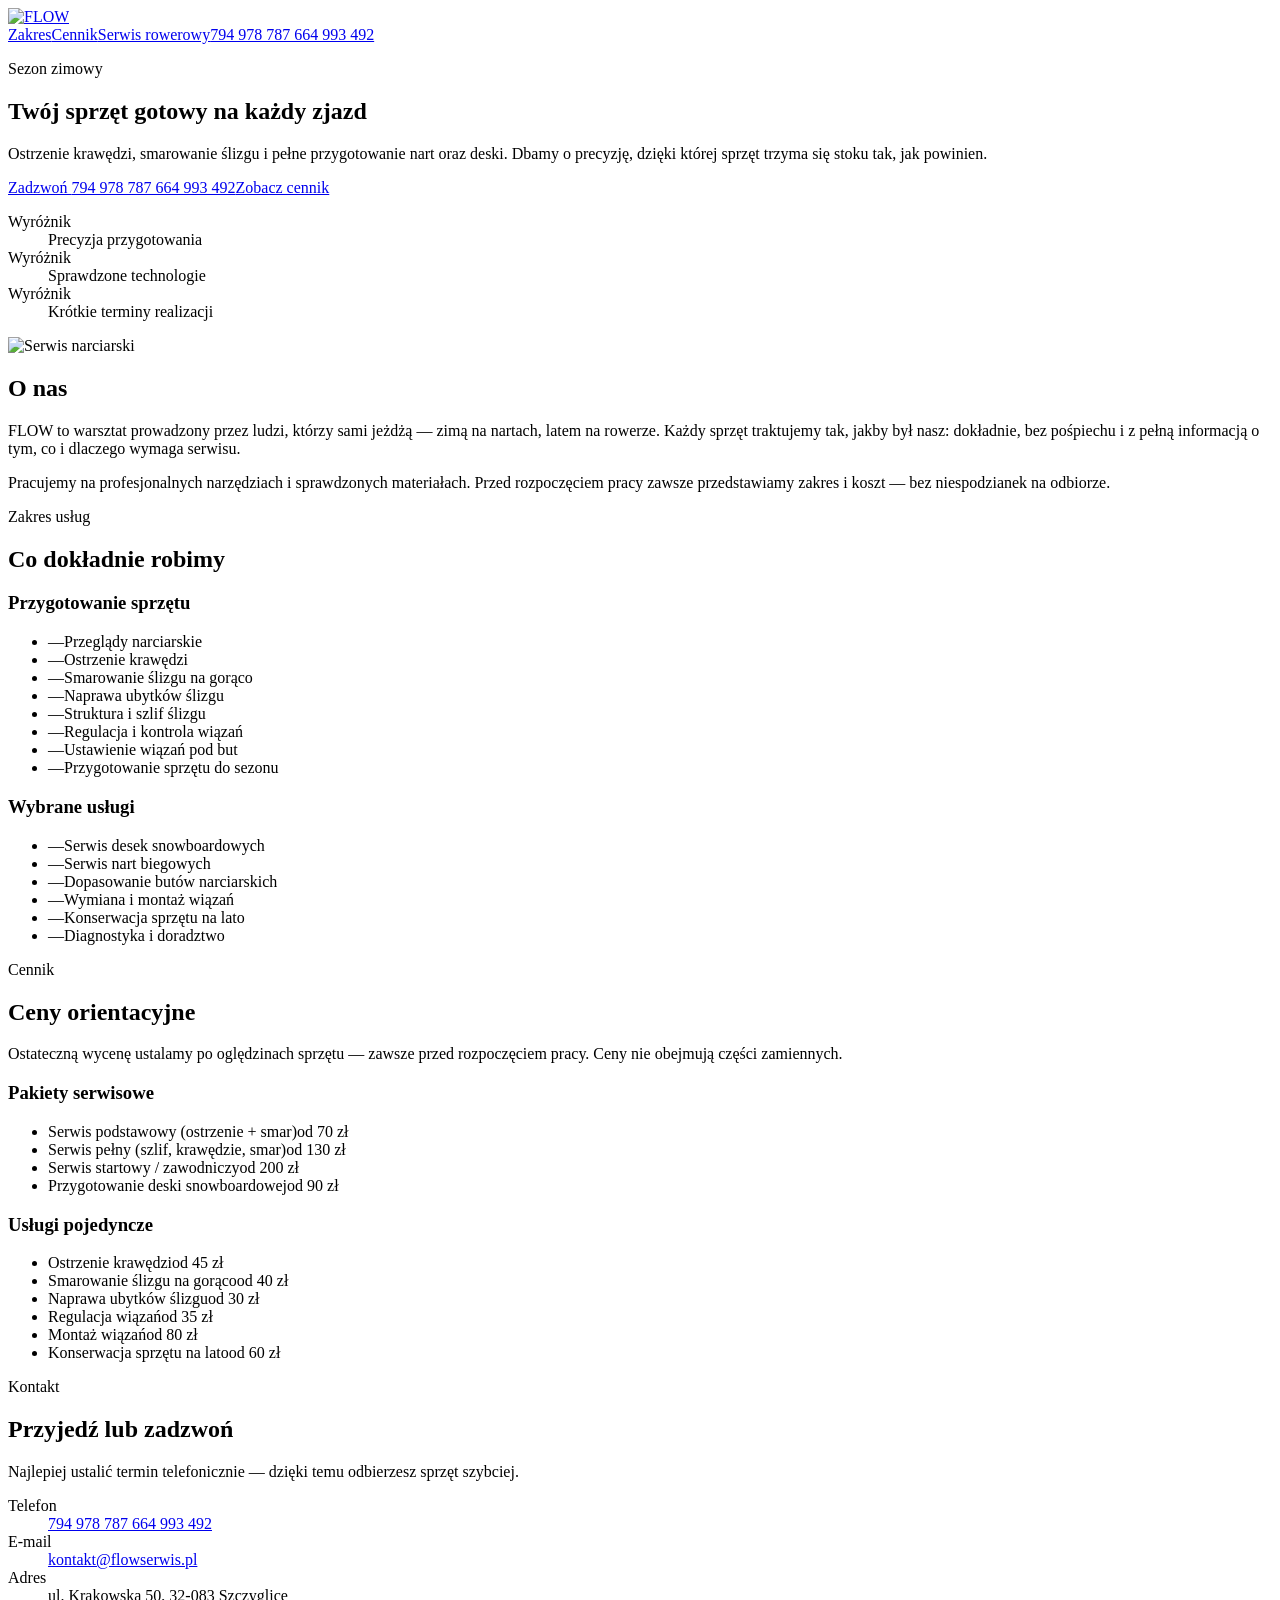
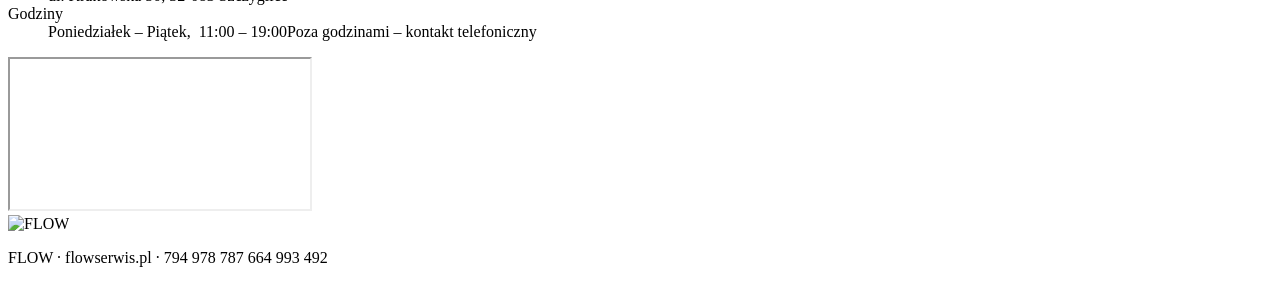
==== deploy/narty.html @ 45434480 "Changes Co-authored-by: andrzejadamus011-stack <320700593+andrzejadamus011-stack@users.noreply.githu" ====
<!DOCTYPE html>
<html lang="pl">
<head>
<meta charset="utf-8">
<meta name="viewport" content="width=device-width, initial-scale=1">
<meta name="viewport" content="width=device-width, initial-scale=1">
<title>FLOW Serwis Narciarski – ostrzenie i smarowanie | Szczyglice</title>
<meta name="description" content="Serwis narciarski FLOW: ostrzenie krawędzi, smarowanie ślizgu, regulacja wiązań, serwis desek snowboardowych. Cennik i kontakt: 664 993 492.">
<meta property="og:title" content="FLOW Serwis Narciarski">
<meta property="og:description" content="Ostrzenie, smarowanie i pełne przygotowanie nart oraz deski na sezon.">
<meta property="og:type" content="website">
<meta name="twitter:card" content="summary_large_image">
<link rel="canonical" href="https://TWOJA-DOMENA.pl/narty.html">
<meta property="og:url" content="https://TWOJA-DOMENA.pl/narty.html">
<meta property="og:image" content="https://TWOJA-DOMENA.pl/assets/images/hero-ski.jpg">
<link rel="icon" type="image/png" href="/favicon.png">
<link rel="preconnect" href="https://fonts.googleapis.com">
<link rel="preconnect" href="https://fonts.gstatic.com" crossorigin>
<link rel="stylesheet" href="https://fonts.googleapis.com/css2?family=Barlow+Condensed:wght@600;700&family=DM+Sans:opsz,wght@9..40,400;9..40,500;9..40,600&display=swap">
<link rel="stylesheet" href="/styles.css">
</head>
<body>
<!--$--><div class="theme-ski min-h-screen bg-white text-ink"><header class="sticky top-0 z-30 border-b border-hairline bg-white/85 backdrop-blur"><nav class="mx-auto flex max-w-6xl items-center justify-between gap-4 px-6 py-4"><a aria-label="FLOW – strona główna" href="/"><img src="/assets/images/flow-logo.png" alt="FLOW" width="1389" height="784" class="h-10 w-auto"></a><div class="flex items-center gap-5 text-[13px]"><a href="#zakres" class="hidden text-ink-muted transition hover:text-ink sm:block">Zakres</a><a href="#cennik" class="hidden text-ink-muted transition hover:text-ink sm:block">Cennik</a><a href="/rowery.html" class="text-ink-muted transition hover:text-ink">Serwis rowerowy</a><a href="tel:+48794978787" class="brand-bg rounded-full px-4 py-2 text-[13px] font-medium text-white transition hover:opacity-90">794 978 787
664 993 492</a></div></nav></header><section class="mx-auto grid max-w-6xl gap-10 px-6 py-14 md:grid-cols-2 md:items-center md:py-20"><div class="flow-in"><p class="eyebrow brand-text">Sezon zimowy</p><h1 class="mt-4 text-4xl leading-[1.05] sm:text-5xl">Twój sprzęt gotowy na każdy zjazd</h1><p class="mt-5 max-w-lg text-[15px] leading-relaxed text-ink-muted">Ostrzenie krawędzi, smarowanie ślizgu i pełne przygotowanie nart oraz deski. Dbamy o precyzję, dzięki której sprzęt trzyma się stoku tak, jak powinien.</p><div class="mt-8 flex flex-wrap gap-3"><a href="tel:+48794978787" class="brand-bg rounded-full px-6 py-3 text-sm font-medium text-white transition hover:opacity-90">Zadzwoń <!-- -->794 978 787
664 993 492</a><a href="#cennik" class="rounded-full border border-hairline px-6 py-3 text-sm font-medium transition hover:border-ink">Zobacz cennik</a></div><dl class="mt-10 grid gap-x-8 gap-y-3 border-t border-hairline pt-6 sm:grid-cols-3"><div class="border-t-2 brand-border pt-3"><dt class="sr-only">Wyróżnik</dt><dd class="text-[13px] leading-snug text-ink-muted">Precyzja przygotowania</dd></div><div class="border-t-2 brand-border pt-3"><dt class="sr-only">Wyróżnik</dt><dd class="text-[13px] leading-snug text-ink-muted">Sprawdzone technologie</dd></div><div class="border-t-2 brand-border pt-3"><dt class="sr-only">Wyróżnik</dt><dd class="text-[13px] leading-snug text-ink-muted">Krótkie terminy realizacji</dd></div></dl></div><div class="flow-in overflow-hidden rounded-2xl border border-hairline"><img src="/assets/images/hero-ski.jpg" alt="Serwis narciarski" width="1600" height="1104" class="aspect-[4/3] w-full object-cover"></div></section><section class="border-y border-hairline bg-surface"><div class="mx-auto grid max-w-6xl gap-8 px-6 py-14 md:grid-cols-[0.8fr_1.2fr] md:py-18"><h2 class="text-2xl sm:text-3xl">O nas</h2><div class="space-y-4 text-[15px] leading-relaxed text-ink-muted"><p>FLOW to warsztat prowadzony przez ludzi, którzy sami jeżdżą — zimą na nartach, latem na rowerze. Każdy sprzęt traktujemy tak, jakby był nasz: dokładnie, bez pośpiechu i z pełną informacją o tym, co i dlaczego wymaga serwisu.</p><p>Pracujemy na profesjonalnych narzędziach i sprawdzonych materiałach. Przed rozpoczęciem pracy zawsze przedstawiamy zakres i koszt — bez niespodzianek na odbiorze.</p></div></div></section><section id="zakres" class="mx-auto max-w-6xl scroll-mt-20 px-6 py-14 md:py-18"><p class="eyebrow">Zakres usług</p><h2 class="mt-3 text-2xl sm:text-3xl">Co dokładnie robimy</h2><div class="mt-10 grid gap-10 md:grid-cols-2"><div><h3 class="text-lg">Przygotowanie sprzętu</h3><ul class="mt-4 divide-y divide-hairline border-t border-hairline"><li class="flex gap-3 py-2.5 text-[14px] text-ink-muted"><span class="brand-text">—</span><span>Przeglądy narciarskie</span></li><li class="flex gap-3 py-2.5 text-[14px] text-ink-muted"><span class="brand-text">—</span><span>Ostrzenie krawędzi</span></li><li class="flex gap-3 py-2.5 text-[14px] text-ink-muted"><span class="brand-text">—</span><span>Smarowanie ślizgu na gorąco</span></li><li class="flex gap-3 py-2.5 text-[14px] text-ink-muted"><span class="brand-text">—</span><span>Naprawa ubytków ślizgu</span></li><li class="flex gap-3 py-2.5 text-[14px] text-ink-muted"><span class="brand-text">—</span><span>Struktura i szlif ślizgu</span></li><li class="flex gap-3 py-2.5 text-[14px] text-ink-muted"><span class="brand-text">—</span><span>Regulacja i kontrola wiązań</span></li><li class="flex gap-3 py-2.5 text-[14px] text-ink-muted"><span class="brand-text">—</span><span>Ustawienie wiązań pod but</span></li><li class="flex gap-3 py-2.5 text-[14px] text-ink-muted"><span class="brand-text">—</span><span>Przygotowanie sprzętu do sezonu</span></li></ul></div><div><h3 class="text-lg">Wybrane usługi</h3><ul class="mt-4 divide-y divide-hairline border-t border-hairline"><li class="flex gap-3 py-2.5 text-[14px] text-ink-muted"><span class="brand-text">—</span><span>Serwis desek snowboardowych</span></li><li class="flex gap-3 py-2.5 text-[14px] text-ink-muted"><span class="brand-text">—</span><span>Serwis nart biegowych</span></li><li class="flex gap-3 py-2.5 text-[14px] text-ink-muted"><span class="brand-text">—</span><span>Dopasowanie butów narciarskich</span></li><li class="flex gap-3 py-2.5 text-[14px] text-ink-muted"><span class="brand-text">—</span><span>Wymiana i montaż wiązań</span></li><li class="flex gap-3 py-2.5 text-[14px] text-ink-muted"><span class="brand-text">—</span><span>Konserwacja sprzętu na lato</span></li><li class="flex gap-3 py-2.5 text-[14px] text-ink-muted"><span class="brand-text">—</span><span>Diagnostyka i doradztwo</span></li></ul></div></div></section><section id="cennik" class="border-t border-hairline bg-surface"><div class="mx-auto max-w-6xl scroll-mt-20 px-6 py-14 md:py-18"><p class="eyebrow">Cennik</p><h2 class="mt-3 text-2xl sm:text-3xl">Ceny orientacyjne</h2><p class="mt-3 max-w-xl text-[14px] text-ink-muted">Ostateczną wycenę ustalamy po oględzinach sprzętu — zawsze przed rozpoczęciem pracy. Ceny nie obejmują części zamiennych.</p><div class="mt-10 grid gap-6 md:grid-cols-2"><div class="rounded-2xl border border-hairline bg-white p-6"><h3 class="text-base">Pakiety serwisowe</h3><ul class="mt-4 divide-y divide-hairline"><li class="flex items-baseline justify-between gap-6 py-3"><span class="text-[14px] text-ink-muted">Serwis podstawowy (ostrzenie + smar)</span><span class="display shrink-0 text-[15px]">od 70 zł</span></li><li class="flex items-baseline justify-between gap-6 py-3"><span class="text-[14px] text-ink-muted">Serwis pełny (szlif, krawędzie, smar)</span><span class="display shrink-0 text-[15px]">od 130 zł</span></li><li class="flex items-baseline justify-between gap-6 py-3"><span class="text-[14px] text-ink-muted">Serwis startowy / zawodniczy</span><span class="display shrink-0 text-[15px]">od 200 zł</span></li><li class="flex items-baseline justify-between gap-6 py-3"><span class="text-[14px] text-ink-muted">Przygotowanie deski snowboardowej</span><span class="display shrink-0 text-[15px]">od 90 zł</span></li></ul></div><div class="rounded-2xl border border-hairline bg-white p-6"><h3 class="text-base">Usługi pojedyncze</h3><ul class="mt-4 divide-y divide-hairline"><li class="flex items-baseline justify-between gap-6 py-3"><span class="text-[14px] text-ink-muted">Ostrzenie krawędzi</span><span class="display shrink-0 text-[15px]">od 45 zł</span></li><li class="flex items-baseline justify-between gap-6 py-3"><span class="text-[14px] text-ink-muted">Smarowanie ślizgu na gorąco</span><span class="display shrink-0 text-[15px]">od 40 zł</span></li><li class="flex items-baseline justify-between gap-6 py-3"><span class="text-[14px] text-ink-muted">Naprawa ubytków ślizgu</span><span class="display shrink-0 text-[15px]">od 30 zł</span></li><li class="flex items-baseline justify-between gap-6 py-3"><span class="text-[14px] text-ink-muted">Regulacja wiązań</span><span class="display shrink-0 text-[15px]">od 35 zł</span></li><li class="flex items-baseline justify-between gap-6 py-3"><span class="text-[14px] text-ink-muted">Montaż wiązań</span><span class="display shrink-0 text-[15px]">od 80 zł</span></li><li class="flex items-baseline justify-between gap-6 py-3"><span class="text-[14px] text-ink-muted">Konserwacja sprzętu na lato</span><span class="display shrink-0 text-[15px]">od 60 zł</span></li></ul></div></div></div></section><section id="kontakt" class="mx-auto max-w-6xl scroll-mt-20 px-6 py-14 md:py-18"><div class="grid gap-10 md:grid-cols-[0.8fr_1.2fr]"><div><p class="eyebrow">Kontakt</p><h2 class="mt-3 text-2xl sm:text-3xl">Przyjedź lub zadzwoń</h2><p class="mt-4 max-w-sm text-[14px] leading-relaxed text-ink-muted">Najlepiej ustalić termin telefonicznie — dzięki temu odbierzesz sprzęt szybciej.</p></div><dl class="grid gap-x-8 gap-y-6 sm:grid-cols-2"><div><dt class="eyebrow">Telefon</dt><dd class="mt-1"><a href="tel:+48794978787" class="brand-text text-lg font-medium">794 978 787
664 993 492</a></dd></div><div><dt class="eyebrow">E-mail</dt><dd class="mt-1 text-[15px]"><a href="mailto:kontakt@flowserwis.pl" class="hover:underline">kontakt@flowserwis.pl</a></dd></div><div><dt class="eyebrow">Adres</dt><dd class="mt-1 text-[15px] text-ink-muted">ul. Krakowska 50, 32-083 Szczyglice</dd></div><div><dt class="eyebrow">Godziny</dt><dd class="mt-1 text-[15px] text-ink-muted">Poniedziałek – Piątek,&nbsp;
11:00 – 19:00<span class="mt-1 block text-[13px]">Poza godzinami – kontakt telefoniczny</span></dd></div></dl></div><div class="mt-10 overflow-hidden rounded-2xl border border-hairline"><iframe title="Mapa – FLOW Szczyglice" src="https://www.google.com/maps?q=ul.%20Krakowska%2050,%2032-083%20Szczyglice&amp;output=embed" class="h-[320px] w-full border-0" loading="lazy"></iframe></div></section><footer class="border-t border-hairline"><div class="mx-auto flex max-w-6xl flex-col items-center justify-between gap-4 px-6 py-8 text-[13px] text-ink-muted sm:flex-row"><img src="/assets/images/flow-logo.png" alt="FLOW" width="1389" height="784" class="h-9 w-auto" loading="lazy"><p>FLOW · <!-- -->flowserwis.pl<!-- --> · <!-- -->794 978 787
664 993 492</p></div></footer></div><!--/$-->
<script src="/script.js" defer></script>
</body>
</html>
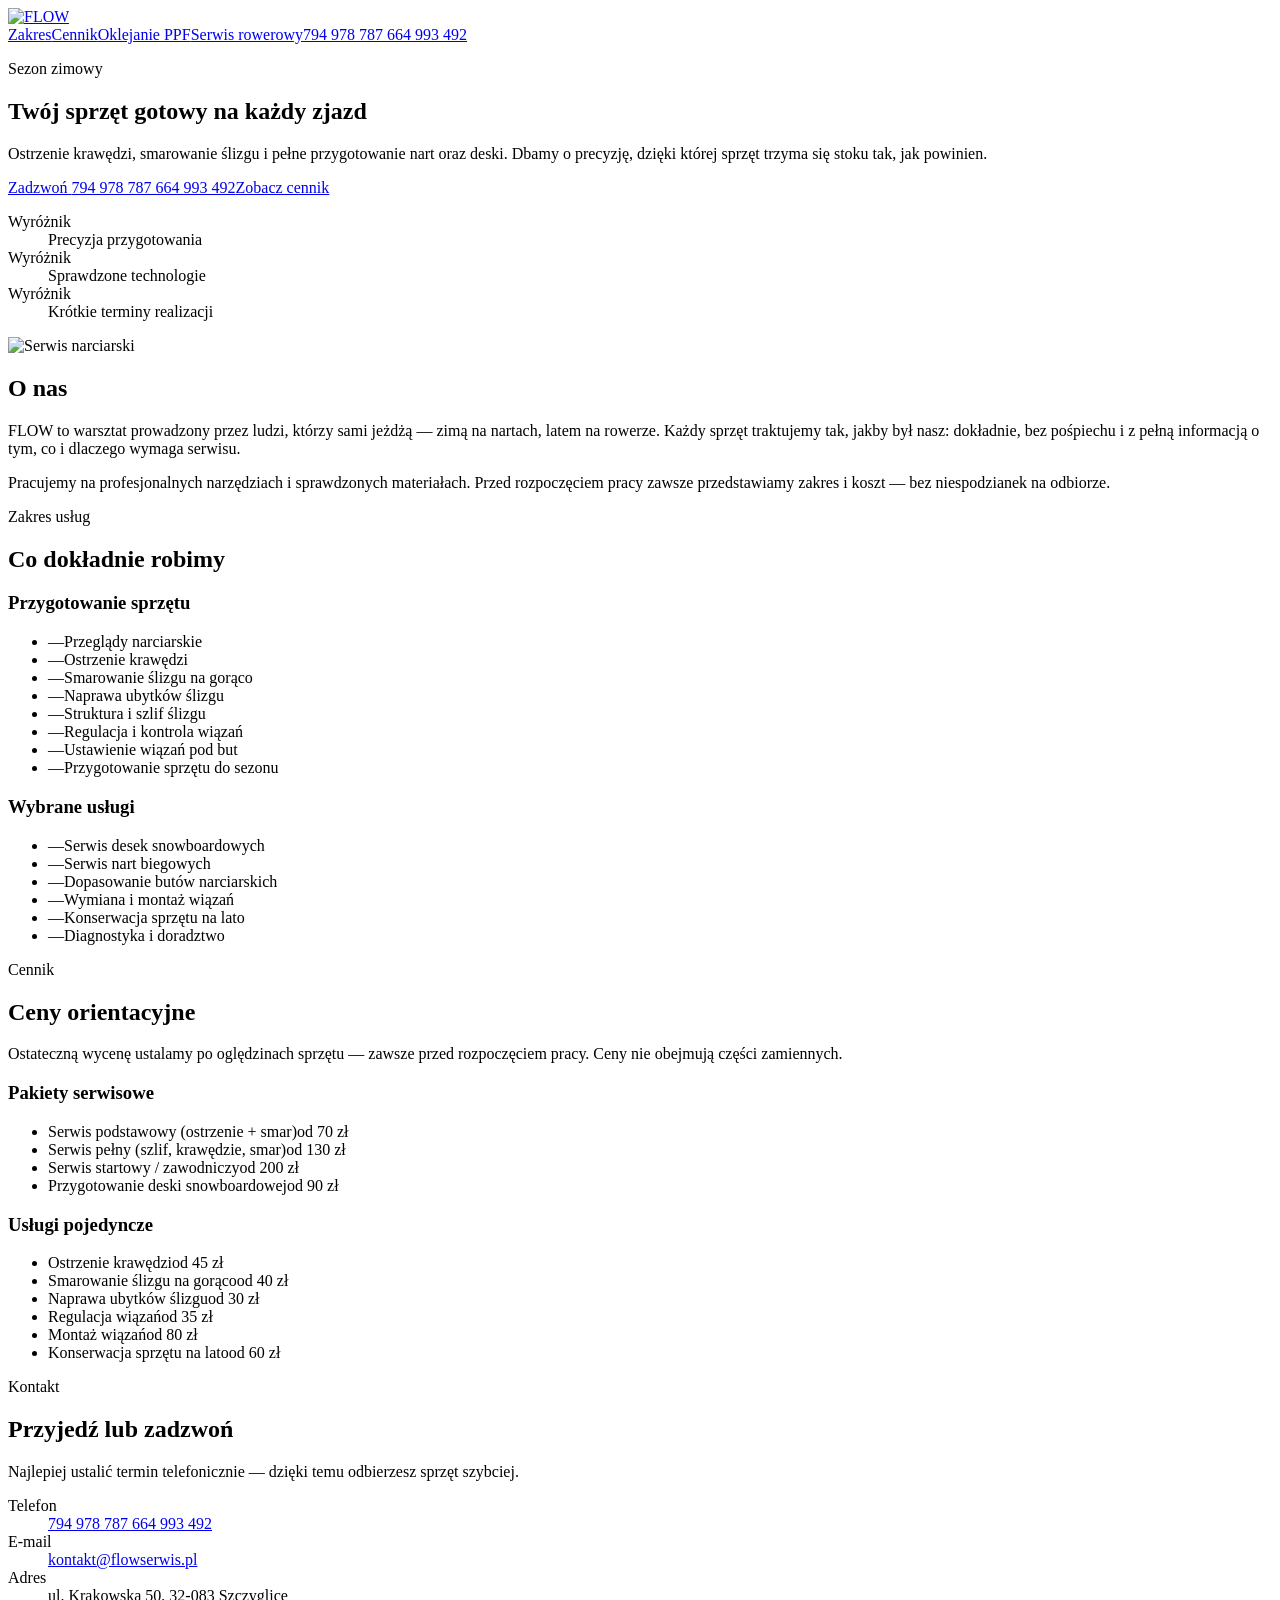
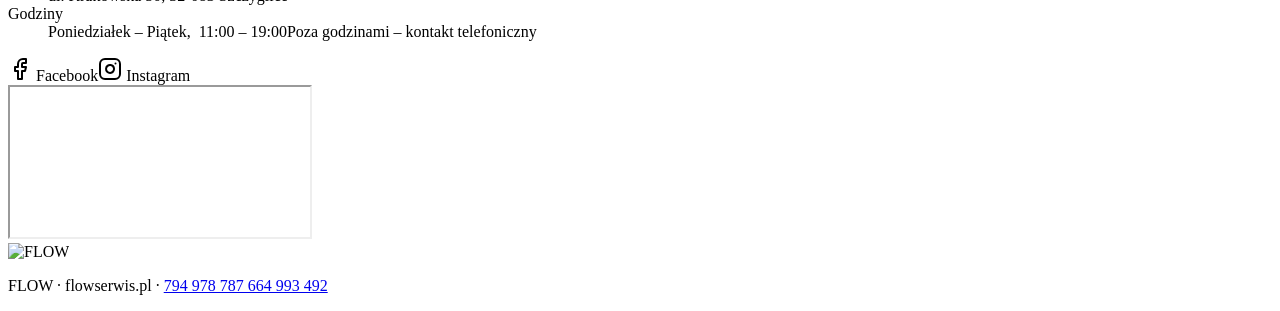
==== commit a22d01e8: "Changes Co-authored-by: andrzejadamus011-stack <320700593+andrzejadamus011-stack@users.noreply.githu" ====
--- a/deploy/narty.html
+++ b/deploy/narty.html
@@ -20,12 +20,12 @@
 <link rel="stylesheet" href="/styles.css">
 </head>
 <body>
-<!--$--><div class="theme-ski min-h-screen bg-white text-ink"><header class="sticky top-0 z-30 border-b border-hairline bg-white/85 backdrop-blur"><nav class="mx-auto flex max-w-6xl items-center justify-between gap-4 px-6 py-4"><a aria-label="FLOW – strona główna" href="/"><img src="/assets/images/flow-logo.png" alt="FLOW" width="1389" height="784" class="h-10 w-auto"></a><div class="flex items-center gap-5 text-[13px]"><a href="#zakres" class="hidden text-ink-muted transition hover:text-ink sm:block">Zakres</a><a href="#cennik" class="hidden text-ink-muted transition hover:text-ink sm:block">Cennik</a><a href="/rowery.html" class="text-ink-muted transition hover:text-ink">Serwis rowerowy</a><a href="tel:+48794978787" class="brand-bg rounded-full px-4 py-2 text-[13px] font-medium text-white transition hover:opacity-90">794 978 787
+<!--$--><div class="theme-ski min-h-screen bg-white text-ink"><header class="sticky top-0 z-30 border-b border-hairline bg-white/85 backdrop-blur"><nav class="mx-auto flex max-w-6xl items-center justify-between gap-4 px-6 py-4"><a aria-label="FLOW – strona główna" href="/"><img src="/assets/images/flow-logo.png" alt="FLOW" width="1389" height="784" class="h-10 w-auto"></a><div class="flex flex-wrap items-center justify-end gap-3 text-[13px]"><a href="#zakres" class="hidden text-ink-muted transition hover:text-ink sm:block">Zakres</a><a href="#cennik" class="hidden text-ink-muted transition hover:text-ink sm:block">Cennik</a><a class="text-ink-muted transition hover:text-ink" href="/oklejanie-ppf.html">Oklejanie PPF</a><a class="text-ink-muted transition hover:text-ink" href="/rowery.html">Serwis rowerowy</a><a href="tel:+48794978787" class="brand-bg rounded-full px-4 py-2 text-[13px] font-medium text-white transition hover:opacity-90">794 978 787
 664 993 492</a></div></nav></header><section class="mx-auto grid max-w-6xl gap-10 px-6 py-14 md:grid-cols-2 md:items-center md:py-20"><div class="flow-in"><p class="eyebrow brand-text">Sezon zimowy</p><h1 class="mt-4 text-4xl leading-[1.05] sm:text-5xl">Twój sprzęt gotowy na każdy zjazd</h1><p class="mt-5 max-w-lg text-[15px] leading-relaxed text-ink-muted">Ostrzenie krawędzi, smarowanie ślizgu i pełne przygotowanie nart oraz deski. Dbamy o precyzję, dzięki której sprzęt trzyma się stoku tak, jak powinien.</p><div class="mt-8 flex flex-wrap gap-3"><a href="tel:+48794978787" class="brand-bg rounded-full px-6 py-3 text-sm font-medium text-white transition hover:opacity-90">Zadzwoń <!-- -->794 978 787
 664 993 492</a><a href="#cennik" class="rounded-full border border-hairline px-6 py-3 text-sm font-medium transition hover:border-ink">Zobacz cennik</a></div><dl class="mt-10 grid gap-x-8 gap-y-3 border-t border-hairline pt-6 sm:grid-cols-3"><div class="border-t-2 brand-border pt-3"><dt class="sr-only">Wyróżnik</dt><dd class="text-[13px] leading-snug text-ink-muted">Precyzja przygotowania</dd></div><div class="border-t-2 brand-border pt-3"><dt class="sr-only">Wyróżnik</dt><dd class="text-[13px] leading-snug text-ink-muted">Sprawdzone technologie</dd></div><div class="border-t-2 brand-border pt-3"><dt class="sr-only">Wyróżnik</dt><dd class="text-[13px] leading-snug text-ink-muted">Krótkie terminy realizacji</dd></div></dl></div><div class="flow-in overflow-hidden rounded-2xl border border-hairline"><img src="/assets/images/hero-ski.jpg" alt="Serwis narciarski" width="1600" height="1104" class="aspect-[4/3] w-full object-cover"></div></section><section class="border-y border-hairline bg-surface"><div class="mx-auto grid max-w-6xl gap-8 px-6 py-14 md:grid-cols-[0.8fr_1.2fr] md:py-18"><h2 class="text-2xl sm:text-3xl">O nas</h2><div class="space-y-4 text-[15px] leading-relaxed text-ink-muted"><p>FLOW to warsztat prowadzony przez ludzi, którzy sami jeżdżą — zimą na nartach, latem na rowerze. Każdy sprzęt traktujemy tak, jakby był nasz: dokładnie, bez pośpiechu i z pełną informacją o tym, co i dlaczego wymaga serwisu.</p><p>Pracujemy na profesjonalnych narzędziach i sprawdzonych materiałach. Przed rozpoczęciem pracy zawsze przedstawiamy zakres i koszt — bez niespodzianek na odbiorze.</p></div></div></section><section id="zakres" class="mx-auto max-w-6xl scroll-mt-20 px-6 py-14 md:py-18"><p class="eyebrow">Zakres usług</p><h2 class="mt-3 text-2xl sm:text-3xl">Co dokładnie robimy</h2><div class="mt-10 grid gap-10 md:grid-cols-2"><div><h3 class="text-lg">Przygotowanie sprzętu</h3><ul class="mt-4 divide-y divide-hairline border-t border-hairline"><li class="flex gap-3 py-2.5 text-[14px] text-ink-muted"><span class="brand-text">—</span><span>Przeglądy narciarskie</span></li><li class="flex gap-3 py-2.5 text-[14px] text-ink-muted"><span class="brand-text">—</span><span>Ostrzenie krawędzi</span></li><li class="flex gap-3 py-2.5 text-[14px] text-ink-muted"><span class="brand-text">—</span><span>Smarowanie ślizgu na gorąco</span></li><li class="flex gap-3 py-2.5 text-[14px] text-ink-muted"><span class="brand-text">—</span><span>Naprawa ubytków ślizgu</span></li><li class="flex gap-3 py-2.5 text-[14px] text-ink-muted"><span class="brand-text">—</span><span>Struktura i szlif ślizgu</span></li><li class="flex gap-3 py-2.5 text-[14px] text-ink-muted"><span class="brand-text">—</span><span>Regulacja i kontrola wiązań</span></li><li class="flex gap-3 py-2.5 text-[14px] text-ink-muted"><span class="brand-text">—</span><span>Ustawienie wiązań pod but</span></li><li class="flex gap-3 py-2.5 text-[14px] text-ink-muted"><span class="brand-text">—</span><span>Przygotowanie sprzętu do sezonu</span></li></ul></div><div><h3 class="text-lg">Wybrane usługi</h3><ul class="mt-4 divide-y divide-hairline border-t border-hairline"><li class="flex gap-3 py-2.5 text-[14px] text-ink-muted"><span class="brand-text">—</span><span>Serwis desek snowboardowych</span></li><li class="flex gap-3 py-2.5 text-[14px] text-ink-muted"><span class="brand-text">—</span><span>Serwis nart biegowych</span></li><li class="flex gap-3 py-2.5 text-[14px] text-ink-muted"><span class="brand-text">—</span><span>Dopasowanie butów narciarskich</span></li><li class="flex gap-3 py-2.5 text-[14px] text-ink-muted"><span class="brand-text">—</span><span>Wymiana i montaż wiązań</span></li><li class="flex gap-3 py-2.5 text-[14px] text-ink-muted"><span class="brand-text">—</span><span>Konserwacja sprzętu na lato</span></li><li class="flex gap-3 py-2.5 text-[14px] text-ink-muted"><span class="brand-text">—</span><span>Diagnostyka i doradztwo</span></li></ul></div></div></section><section id="cennik" class="border-t border-hairline bg-surface"><div class="mx-auto max-w-6xl scroll-mt-20 px-6 py-14 md:py-18"><p class="eyebrow">Cennik</p><h2 class="mt-3 text-2xl sm:text-3xl">Ceny orientacyjne</h2><p class="mt-3 max-w-xl text-[14px] text-ink-muted">Ostateczną wycenę ustalamy po oględzinach sprzętu — zawsze przed rozpoczęciem pracy. Ceny nie obejmują części zamiennych.</p><div class="mt-10 grid gap-6 md:grid-cols-2"><div class="rounded-2xl border border-hairline bg-white p-6"><h3 class="text-base">Pakiety serwisowe</h3><ul class="mt-4 divide-y divide-hairline"><li class="flex items-baseline justify-between gap-6 py-3"><span class="text-[14px] text-ink-muted">Serwis podstawowy (ostrzenie + smar)</span><span class="display shrink-0 text-[15px]">od 70 zł</span></li><li class="flex items-baseline justify-between gap-6 py-3"><span class="text-[14px] text-ink-muted">Serwis pełny (szlif, krawędzie, smar)</span><span class="display shrink-0 text-[15px]">od 130 zł</span></li><li class="flex items-baseline justify-between gap-6 py-3"><span class="text-[14px] text-ink-muted">Serwis startowy / zawodniczy</span><span class="display shrink-0 text-[15px]">od 200 zł</span></li><li class="flex items-baseline justify-between gap-6 py-3"><span class="text-[14px] text-ink-muted">Przygotowanie deski snowboardowej</span><span class="display shrink-0 text-[15px]">od 90 zł</span></li></ul></div><div class="rounded-2xl border border-hairline bg-white p-6"><h3 class="text-base">Usługi pojedyncze</h3><ul class="mt-4 divide-y divide-hairline"><li class="flex items-baseline justify-between gap-6 py-3"><span class="text-[14px] text-ink-muted">Ostrzenie krawędzi</span><span class="display shrink-0 text-[15px]">od 45 zł</span></li><li class="flex items-baseline justify-between gap-6 py-3"><span class="text-[14px] text-ink-muted">Smarowanie ślizgu na gorąco</span><span class="display shrink-0 text-[15px]">od 40 zł</span></li><li class="flex items-baseline justify-between gap-6 py-3"><span class="text-[14px] text-ink-muted">Naprawa ubytków ślizgu</span><span class="display shrink-0 text-[15px]">od 30 zł</span></li><li class="flex items-baseline justify-between gap-6 py-3"><span class="text-[14px] text-ink-muted">Regulacja wiązań</span><span class="display shrink-0 text-[15px]">od 35 zł</span></li><li class="flex items-baseline justify-between gap-6 py-3"><span class="text-[14px] text-ink-muted">Montaż wiązań</span><span class="display shrink-0 text-[15px]">od 80 zł</span></li><li class="flex items-baseline justify-between gap-6 py-3"><span class="text-[14px] text-ink-muted">Konserwacja sprzętu na lato</span><span class="display shrink-0 text-[15px]">od 60 zł</span></li></ul></div></div></div></section><section id="kontakt" class="mx-auto max-w-6xl scroll-mt-20 px-6 py-14 md:py-18"><div class="grid gap-10 md:grid-cols-[0.8fr_1.2fr]"><div><p class="eyebrow">Kontakt</p><h2 class="mt-3 text-2xl sm:text-3xl">Przyjedź lub zadzwoń</h2><p class="mt-4 max-w-sm text-[14px] leading-relaxed text-ink-muted">Najlepiej ustalić termin telefonicznie — dzięki temu odbierzesz sprzęt szybciej.</p></div><dl class="grid gap-x-8 gap-y-6 sm:grid-cols-2"><div><dt class="eyebrow">Telefon</dt><dd class="mt-1"><a href="tel:+48794978787" class="brand-text text-lg font-medium">794 978 787
 664 993 492</a></dd></div><div><dt class="eyebrow">E-mail</dt><dd class="mt-1 text-[15px]"><a href="mailto:kontakt@flowserwis.pl" class="hover:underline">kontakt@flowserwis.pl</a></dd></div><div><dt class="eyebrow">Adres</dt><dd class="mt-1 text-[15px] text-ink-muted">ul. Krakowska 50, 32-083 Szczyglice</dd></div><div><dt class="eyebrow">Godziny</dt><dd class="mt-1 text-[15px] text-ink-muted">Poniedziałek – Piątek,&nbsp;
-11:00 – 19:00<span class="mt-1 block text-[13px]">Poza godzinami – kontakt telefoniczny</span></dd></div></dl></div><div class="mt-10 overflow-hidden rounded-2xl border border-hairline"><iframe title="Mapa – FLOW Szczyglice" src="https://www.google.com/maps?q=ul.%20Krakowska%2050,%2032-083%20Szczyglice&amp;output=embed" class="h-[320px] w-full border-0" loading="lazy"></iframe></div></section><footer class="border-t border-hairline"><div class="mx-auto flex max-w-6xl flex-col items-center justify-between gap-4 px-6 py-8 text-[13px] text-ink-muted sm:flex-row"><img src="/assets/images/flow-logo.png" alt="FLOW" width="1389" height="784" class="h-9 w-auto" loading="lazy"><p>FLOW · <!-- -->flowserwis.pl<!-- --> · <!-- -->794 978 787
-664 993 492</p></div></footer></div><!--/$-->
+11:00 – 19:00<span class="mt-1 block text-[13px]">Poza godzinami – kontakt telefoniczny</span></dd></div></dl></div><div class="mt-8"><div class="flex items-center gap-4"><a target="_blank" rel="noopener noreferrer" aria-label="FLOW na Facebooku" title="Facebook" class="brand-text inline-flex items-center gap-2 text-sm transition hover:opacity-80"><svg xmlns="http://www.w3.org/2000/svg" width="24" height="24" viewBox="0 0 24 24" fill="none" stroke="currentColor" stroke-width="2" stroke-linecap="round" stroke-linejoin="round" class="lucide lucide-facebook size-5" aria-hidden="true"><path d="M18 2h-3a5 5 0 0 0-5 5v3H7v4h3v8h4v-8h3l1-4h-4V7a1 1 0 0 1 1-1h3z"></path></svg> Facebook</a><a target="_blank" rel="noopener noreferrer" aria-label="FLOW na Instagramie" title="Instagram" class="brand-text inline-flex items-center gap-2 text-sm transition hover:opacity-80"><svg xmlns="http://www.w3.org/2000/svg" width="24" height="24" viewBox="0 0 24 24" fill="none" stroke="currentColor" stroke-width="2" stroke-linecap="round" stroke-linejoin="round" class="lucide lucide-instagram size-5" aria-hidden="true"><rect width="20" height="20" x="2" y="2" rx="5" ry="5"></rect><path d="M16 11.37A4 4 0 1 1 12.63 8 4 4 0 0 1 16 11.37z"></path><line x1="17.5" x2="17.51" y1="6.5" y2="6.5"></line></svg> Instagram</a></div></div><div class="mt-10 overflow-hidden rounded-2xl border border-hairline"><iframe title="Mapa – FLOW Szczyglice" src="https://www.google.com/maps?q=ul.%20Krakowska%2050,%2032-083%20Szczyglice&amp;output=embed" class="h-[320px] w-full border-0" loading="lazy"></iframe></div></section><footer class="border-t border-hairline"><div class="mx-auto flex max-w-6xl flex-col items-center justify-between gap-4 px-6 py-8 text-[13px] text-ink-muted sm:flex-row"><img src="/assets/images/flow-logo.png" alt="FLOW" width="1389" height="784" class="h-9 w-auto" loading="lazy"><p>FLOW · <!-- -->flowserwis.pl<!-- --> · <a href="tel:+48794978787">794 978 787
+664 993 492</a></p></div></footer></div><!--/$-->
 <script src="/script.js" defer></script>
 </body>
 </html>
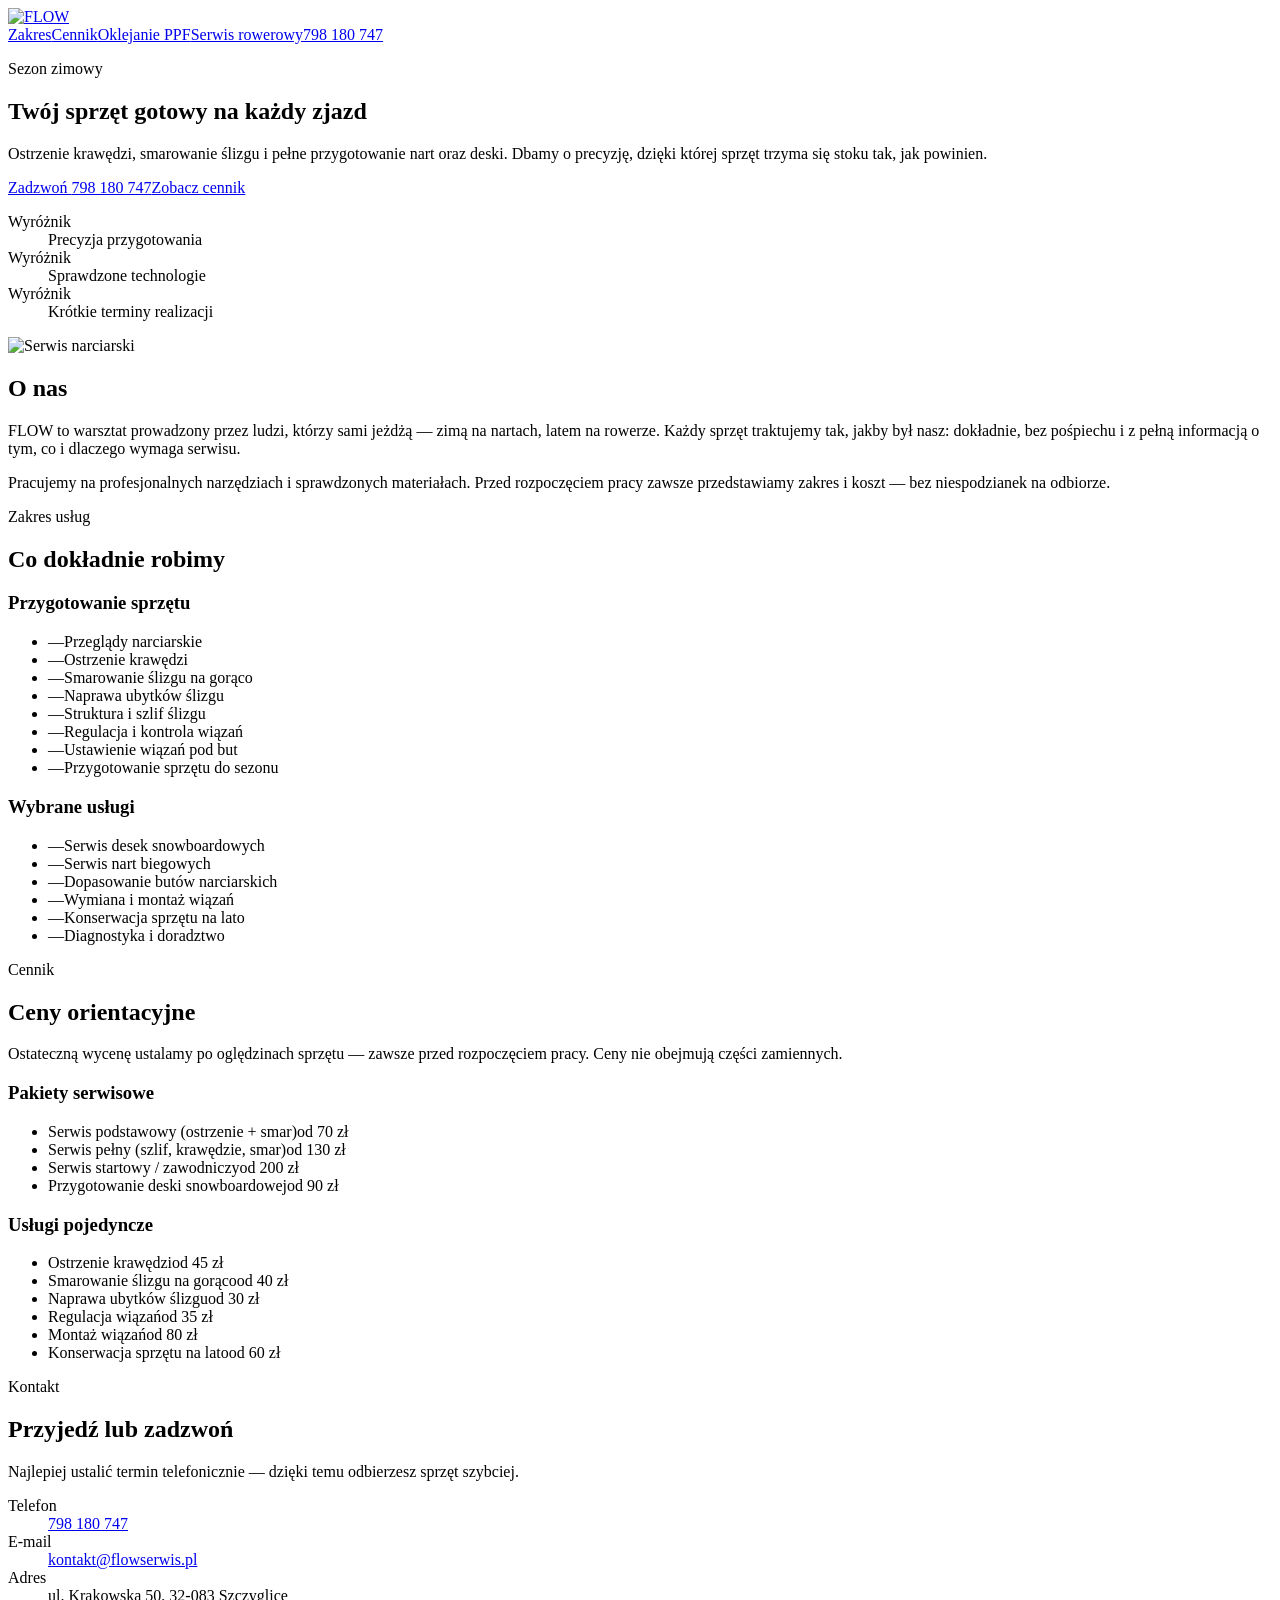
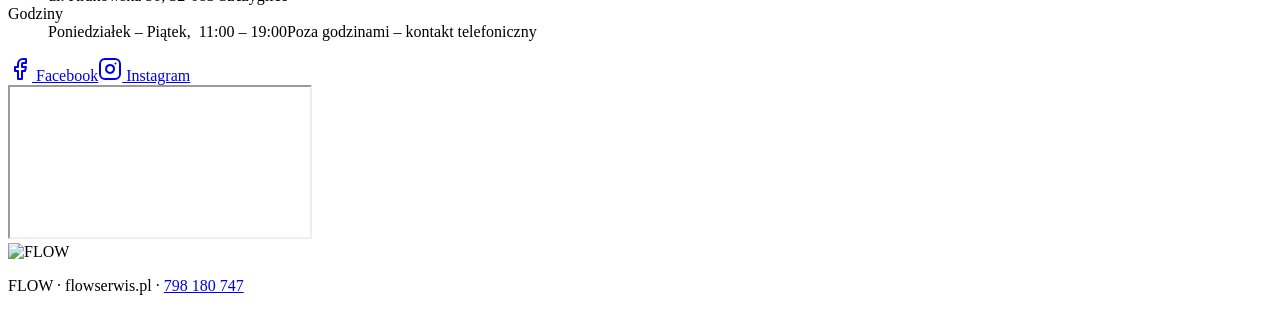
==== commit fed60b13: "Changes Co-authored-by: andrzejadamus011-stack <320700593+andrzejadamus011-stack@users.noreply.githu" ====
--- a/deploy/narty.html
+++ b/deploy/narty.html
@@ -5,7 +5,7 @@
 <meta name="viewport" content="width=device-width, initial-scale=1">
 <meta name="viewport" content="width=device-width, initial-scale=1">
 <title>FLOW Serwis Narciarski – ostrzenie i smarowanie | Szczyglice</title>
-<meta name="description" content="Serwis narciarski FLOW: ostrzenie krawędzi, smarowanie ślizgu, regulacja wiązań, serwis desek snowboardowych. Cennik i kontakt: 664 993 492.">
+<meta name="description" content="Serwis narciarski FLOW: ostrzenie krawędzi, smarowanie ślizgu, regulacja wiązań, serwis desek snowboardowych. Cennik i kontakt: 798 180 747.">
 <meta property="og:title" content="FLOW Serwis Narciarski">
 <meta property="og:description" content="Ostrzenie, smarowanie i pełne przygotowanie nart oraz deski na sezon.">
 <meta property="og:type" content="website">
@@ -20,12 +20,8 @@
 <link rel="stylesheet" href="/styles.css">
 </head>
 <body>
-<!--$--><div class="theme-ski min-h-screen bg-white text-ink"><header class="sticky top-0 z-30 border-b border-hairline bg-white/85 backdrop-blur"><nav class="mx-auto flex max-w-6xl items-center justify-between gap-4 px-6 py-4"><a aria-label="FLOW – strona główna" href="/"><img src="/assets/images/flow-logo.png" alt="FLOW" width="1389" height="784" class="h-10 w-auto"></a><div class="flex flex-wrap items-center justify-end gap-3 text-[13px]"><a href="#zakres" class="hidden text-ink-muted transition hover:text-ink sm:block">Zakres</a><a href="#cennik" class="hidden text-ink-muted transition hover:text-ink sm:block">Cennik</a><a class="text-ink-muted transition hover:text-ink" href="/oklejanie-ppf.html">Oklejanie PPF</a><a class="text-ink-muted transition hover:text-ink" href="/rowery.html">Serwis rowerowy</a><a href="tel:+48794978787" class="brand-bg rounded-full px-4 py-2 text-[13px] font-medium text-white transition hover:opacity-90">794 978 787
-664 993 492</a></div></nav></header><section class="mx-auto grid max-w-6xl gap-10 px-6 py-14 md:grid-cols-2 md:items-center md:py-20"><div class="flow-in"><p class="eyebrow brand-text">Sezon zimowy</p><h1 class="mt-4 text-4xl leading-[1.05] sm:text-5xl">Twój sprzęt gotowy na każdy zjazd</h1><p class="mt-5 max-w-lg text-[15px] leading-relaxed text-ink-muted">Ostrzenie krawędzi, smarowanie ślizgu i pełne przygotowanie nart oraz deski. Dbamy o precyzję, dzięki której sprzęt trzyma się stoku tak, jak powinien.</p><div class="mt-8 flex flex-wrap gap-3"><a href="tel:+48794978787" class="brand-bg rounded-full px-6 py-3 text-sm font-medium text-white transition hover:opacity-90">Zadzwoń <!-- -->794 978 787
-664 993 492</a><a href="#cennik" class="rounded-full border border-hairline px-6 py-3 text-sm font-medium transition hover:border-ink">Zobacz cennik</a></div><dl class="mt-10 grid gap-x-8 gap-y-3 border-t border-hairline pt-6 sm:grid-cols-3"><div class="border-t-2 brand-border pt-3"><dt class="sr-only">Wyróżnik</dt><dd class="text-[13px] leading-snug text-ink-muted">Precyzja przygotowania</dd></div><div class="border-t-2 brand-border pt-3"><dt class="sr-only">Wyróżnik</dt><dd class="text-[13px] leading-snug text-ink-muted">Sprawdzone technologie</dd></div><div class="border-t-2 brand-border pt-3"><dt class="sr-only">Wyróżnik</dt><dd class="text-[13px] leading-snug text-ink-muted">Krótkie terminy realizacji</dd></div></dl></div><div class="flow-in overflow-hidden rounded-2xl border border-hairline"><img src="/assets/images/hero-ski.jpg" alt="Serwis narciarski" width="1600" height="1104" class="aspect-[4/3] w-full object-cover"></div></section><section class="border-y border-hairline bg-surface"><div class="mx-auto grid max-w-6xl gap-8 px-6 py-14 md:grid-cols-[0.8fr_1.2fr] md:py-18"><h2 class="text-2xl sm:text-3xl">O nas</h2><div class="space-y-4 text-[15px] leading-relaxed text-ink-muted"><p>FLOW to warsztat prowadzony przez ludzi, którzy sami jeżdżą — zimą na nartach, latem na rowerze. Każdy sprzęt traktujemy tak, jakby był nasz: dokładnie, bez pośpiechu i z pełną informacją o tym, co i dlaczego wymaga serwisu.</p><p>Pracujemy na profesjonalnych narzędziach i sprawdzonych materiałach. Przed rozpoczęciem pracy zawsze przedstawiamy zakres i koszt — bez niespodzianek na odbiorze.</p></div></div></section><section id="zakres" class="mx-auto max-w-6xl scroll-mt-20 px-6 py-14 md:py-18"><p class="eyebrow">Zakres usług</p><h2 class="mt-3 text-2xl sm:text-3xl">Co dokładnie robimy</h2><div class="mt-10 grid gap-10 md:grid-cols-2"><div><h3 class="text-lg">Przygotowanie sprzętu</h3><ul class="mt-4 divide-y divide-hairline border-t border-hairline"><li class="flex gap-3 py-2.5 text-[14px] text-ink-muted"><span class="brand-text">—</span><span>Przeglądy narciarskie</span></li><li class="flex gap-3 py-2.5 text-[14px] text-ink-muted"><span class="brand-text">—</span><span>Ostrzenie krawędzi</span></li><li class="flex gap-3 py-2.5 text-[14px] text-ink-muted"><span class="brand-text">—</span><span>Smarowanie ślizgu na gorąco</span></li><li class="flex gap-3 py-2.5 text-[14px] text-ink-muted"><span class="brand-text">—</span><span>Naprawa ubytków ślizgu</span></li><li class="flex gap-3 py-2.5 text-[14px] text-ink-muted"><span class="brand-text">—</span><span>Struktura i szlif ślizgu</span></li><li class="flex gap-3 py-2.5 text-[14px] text-ink-muted"><span class="brand-text">—</span><span>Regulacja i kontrola wiązań</span></li><li class="flex gap-3 py-2.5 text-[14px] text-ink-muted"><span class="brand-text">—</span><span>Ustawienie wiązań pod but</span></li><li class="flex gap-3 py-2.5 text-[14px] text-ink-muted"><span class="brand-text">—</span><span>Przygotowanie sprzętu do sezonu</span></li></ul></div><div><h3 class="text-lg">Wybrane usługi</h3><ul class="mt-4 divide-y divide-hairline border-t border-hairline"><li class="flex gap-3 py-2.5 text-[14px] text-ink-muted"><span class="brand-text">—</span><span>Serwis desek snowboardowych</span></li><li class="flex gap-3 py-2.5 text-[14px] text-ink-muted"><span class="brand-text">—</span><span>Serwis nart biegowych</span></li><li class="flex gap-3 py-2.5 text-[14px] text-ink-muted"><span class="brand-text">—</span><span>Dopasowanie butów narciarskich</span></li><li class="flex gap-3 py-2.5 text-[14px] text-ink-muted"><span class="brand-text">—</span><span>Wymiana i montaż wiązań</span></li><li class="flex gap-3 py-2.5 text-[14px] text-ink-muted"><span class="brand-text">—</span><span>Konserwacja sprzętu na lato</span></li><li class="flex gap-3 py-2.5 text-[14px] text-ink-muted"><span class="brand-text">—</span><span>Diagnostyka i doradztwo</span></li></ul></div></div></section><section id="cennik" class="border-t border-hairline bg-surface"><div class="mx-auto max-w-6xl scroll-mt-20 px-6 py-14 md:py-18"><p class="eyebrow">Cennik</p><h2 class="mt-3 text-2xl sm:text-3xl">Ceny orientacyjne</h2><p class="mt-3 max-w-xl text-[14px] text-ink-muted">Ostateczną wycenę ustalamy po oględzinach sprzętu — zawsze przed rozpoczęciem pracy. Ceny nie obejmują części zamiennych.</p><div class="mt-10 grid gap-6 md:grid-cols-2"><div class="rounded-2xl border border-hairline bg-white p-6"><h3 class="text-base">Pakiety serwisowe</h3><ul class="mt-4 divide-y divide-hairline"><li class="flex items-baseline justify-between gap-6 py-3"><span class="text-[14px] text-ink-muted">Serwis podstawowy (ostrzenie + smar)</span><span class="display shrink-0 text-[15px]">od 70 zł</span></li><li class="flex items-baseline justify-between gap-6 py-3"><span class="text-[14px] text-ink-muted">Serwis pełny (szlif, krawędzie, smar)</span><span class="display shrink-0 text-[15px]">od 130 zł</span></li><li class="flex items-baseline justify-between gap-6 py-3"><span class="text-[14px] text-ink-muted">Serwis startowy / zawodniczy</span><span class="display shrink-0 text-[15px]">od 200 zł</span></li><li class="flex items-baseline justify-between gap-6 py-3"><span class="text-[14px] text-ink-muted">Przygotowanie deski snowboardowej</span><span class="display shrink-0 text-[15px]">od 90 zł</span></li></ul></div><div class="rounded-2xl border border-hairline bg-white p-6"><h3 class="text-base">Usługi pojedyncze</h3><ul class="mt-4 divide-y divide-hairline"><li class="flex items-baseline justify-between gap-6 py-3"><span class="text-[14px] text-ink-muted">Ostrzenie krawędzi</span><span class="display shrink-0 text-[15px]">od 45 zł</span></li><li class="flex items-baseline justify-between gap-6 py-3"><span class="text-[14px] text-ink-muted">Smarowanie ślizgu na gorąco</span><span class="display shrink-0 text-[15px]">od 40 zł</span></li><li class="flex items-baseline justify-between gap-6 py-3"><span class="text-[14px] text-ink-muted">Naprawa ubytków ślizgu</span><span class="display shrink-0 text-[15px]">od 30 zł</span></li><li class="flex items-baseline justify-between gap-6 py-3"><span class="text-[14px] text-ink-muted">Regulacja wiązań</span><span class="display shrink-0 text-[15px]">od 35 zł</span></li><li class="flex items-baseline justify-between gap-6 py-3"><span class="text-[14px] text-ink-muted">Montaż wiązań</span><span class="display shrink-0 text-[15px]">od 80 zł</span></li><li class="flex items-baseline justify-between gap-6 py-3"><span class="text-[14px] text-ink-muted">Konserwacja sprzętu na lato</span><span class="display shrink-0 text-[15px]">od 60 zł</span></li></ul></div></div></div></section><section id="kontakt" class="mx-auto max-w-6xl scroll-mt-20 px-6 py-14 md:py-18"><div class="grid gap-10 md:grid-cols-[0.8fr_1.2fr]"><div><p class="eyebrow">Kontakt</p><h2 class="mt-3 text-2xl sm:text-3xl">Przyjedź lub zadzwoń</h2><p class="mt-4 max-w-sm text-[14px] leading-relaxed text-ink-muted">Najlepiej ustalić termin telefonicznie — dzięki temu odbierzesz sprzęt szybciej.</p></div><dl class="grid gap-x-8 gap-y-6 sm:grid-cols-2"><div><dt class="eyebrow">Telefon</dt><dd class="mt-1"><a href="tel:+48794978787" class="brand-text text-lg font-medium">794 978 787
-664 993 492</a></dd></div><div><dt class="eyebrow">E-mail</dt><dd class="mt-1 text-[15px]"><a href="mailto:kontakt@flowserwis.pl" class="hover:underline">kontakt@flowserwis.pl</a></dd></div><div><dt class="eyebrow">Adres</dt><dd class="mt-1 text-[15px] text-ink-muted">ul. Krakowska 50, 32-083 Szczyglice</dd></div><div><dt class="eyebrow">Godziny</dt><dd class="mt-1 text-[15px] text-ink-muted">Poniedziałek – Piątek,&nbsp;
-11:00 – 19:00<span class="mt-1 block text-[13px]">Poza godzinami – kontakt telefoniczny</span></dd></div></dl></div><div class="mt-8"><div class="flex items-center gap-4"><a target="_blank" rel="noopener noreferrer" aria-label="FLOW na Facebooku" title="Facebook" class="brand-text inline-flex items-center gap-2 text-sm transition hover:opacity-80"><svg xmlns="http://www.w3.org/2000/svg" width="24" height="24" viewBox="0 0 24 24" fill="none" stroke="currentColor" stroke-width="2" stroke-linecap="round" stroke-linejoin="round" class="lucide lucide-facebook size-5" aria-hidden="true"><path d="M18 2h-3a5 5 0 0 0-5 5v3H7v4h3v8h4v-8h3l1-4h-4V7a1 1 0 0 1 1-1h3z"></path></svg> Facebook</a><a target="_blank" rel="noopener noreferrer" aria-label="FLOW na Instagramie" title="Instagram" class="brand-text inline-flex items-center gap-2 text-sm transition hover:opacity-80"><svg xmlns="http://www.w3.org/2000/svg" width="24" height="24" viewBox="0 0 24 24" fill="none" stroke="currentColor" stroke-width="2" stroke-linecap="round" stroke-linejoin="round" class="lucide lucide-instagram size-5" aria-hidden="true"><rect width="20" height="20" x="2" y="2" rx="5" ry="5"></rect><path d="M16 11.37A4 4 0 1 1 12.63 8 4 4 0 0 1 16 11.37z"></path><line x1="17.5" x2="17.51" y1="6.5" y2="6.5"></line></svg> Instagram</a></div></div><div class="mt-10 overflow-hidden rounded-2xl border border-hairline"><iframe title="Mapa – FLOW Szczyglice" src="https://www.google.com/maps?q=ul.%20Krakowska%2050,%2032-083%20Szczyglice&amp;output=embed" class="h-[320px] w-full border-0" loading="lazy"></iframe></div></section><footer class="border-t border-hairline"><div class="mx-auto flex max-w-6xl flex-col items-center justify-between gap-4 px-6 py-8 text-[13px] text-ink-muted sm:flex-row"><img src="/assets/images/flow-logo.png" alt="FLOW" width="1389" height="784" class="h-9 w-auto" loading="lazy"><p>FLOW · <!-- -->flowserwis.pl<!-- --> · <a href="tel:+48794978787">794 978 787
-664 993 492</a></p></div></footer></div><!--/$-->
+<!--$--><div class="theme-ski min-h-screen bg-white text-ink"><header class="sticky top-0 z-30 border-b border-hairline bg-white/85 backdrop-blur"><nav class="mx-auto flex max-w-6xl items-center justify-between gap-4 px-6 py-4"><a aria-label="FLOW – strona główna" href="/"><img src="/assets/images/flow-logo.png" alt="FLOW" width="1389" height="784" class="h-10 w-auto"></a><div class="flex flex-wrap items-center justify-end gap-3 text-[13px]"><a href="#zakres" class="hidden text-ink-muted transition hover:text-ink sm:block">Zakres</a><a href="#cennik" class="hidden text-ink-muted transition hover:text-ink sm:block">Cennik</a><a class="text-ink-muted transition hover:text-ink" href="/oklejanie-ppf.html">Oklejanie PPF</a><a class="text-ink-muted transition hover:text-ink" href="/rowery.html">Serwis rowerowy</a><a href="tel:+48798180747" class="brand-bg rounded-full px-4 py-2 text-[13px] font-medium text-white transition hover:opacity-90">798 180 747</a></div></nav></header><section class="mx-auto grid max-w-6xl gap-10 px-6 py-14 md:grid-cols-2 md:items-center md:py-20"><div class="flow-in"><p class="eyebrow brand-text">Sezon zimowy</p><h1 class="mt-4 text-4xl leading-[1.05] sm:text-5xl">Twój sprzęt gotowy na każdy zjazd</h1><p class="mt-5 max-w-lg text-[15px] leading-relaxed text-ink-muted">Ostrzenie krawędzi, smarowanie ślizgu i pełne przygotowanie nart oraz deski. Dbamy o precyzję, dzięki której sprzęt trzyma się stoku tak, jak powinien.</p><div class="mt-8 flex flex-wrap gap-3"><a href="tel:+48798180747" class="brand-bg rounded-full px-6 py-3 text-sm font-medium text-white transition hover:opacity-90">Zadzwoń <!-- -->798 180 747</a><a href="#cennik" class="rounded-full border border-hairline px-6 py-3 text-sm font-medium transition hover:border-ink">Zobacz cennik</a></div><dl class="mt-10 grid gap-x-8 gap-y-3 border-t border-hairline pt-6 sm:grid-cols-3"><div class="border-t-2 brand-border pt-3"><dt class="sr-only">Wyróżnik</dt><dd class="text-[13px] leading-snug text-ink-muted">Precyzja przygotowania</dd></div><div class="border-t-2 brand-border pt-3"><dt class="sr-only">Wyróżnik</dt><dd class="text-[13px] leading-snug text-ink-muted">Sprawdzone technologie</dd></div><div class="border-t-2 brand-border pt-3"><dt class="sr-only">Wyróżnik</dt><dd class="text-[13px] leading-snug text-ink-muted">Krótkie terminy realizacji</dd></div></dl></div><div class="flow-in overflow-hidden rounded-2xl border border-hairline"><img src="/assets/images/hero-ski.jpg" alt="Serwis narciarski" width="1600" height="1104" class="aspect-[4/3] w-full object-cover"></div></section><section class="border-y border-hairline bg-surface"><div class="mx-auto grid max-w-6xl gap-8 px-6 py-14 md:grid-cols-[0.8fr_1.2fr] md:py-18"><h2 class="text-2xl sm:text-3xl">O nas</h2><div class="space-y-4 text-[15px] leading-relaxed text-ink-muted"><p>FLOW to warsztat prowadzony przez ludzi, którzy sami jeżdżą — zimą na nartach, latem na rowerze. Każdy sprzęt traktujemy tak, jakby był nasz: dokładnie, bez pośpiechu i z pełną informacją o tym, co i dlaczego wymaga serwisu.</p><p>Pracujemy na profesjonalnych narzędziach i sprawdzonych materiałach. Przed rozpoczęciem pracy zawsze przedstawiamy zakres i koszt — bez niespodzianek na odbiorze.</p></div></div></section><section id="zakres" class="mx-auto max-w-6xl scroll-mt-20 px-6 py-14 md:py-18"><p class="eyebrow">Zakres usług</p><h2 class="mt-3 text-2xl sm:text-3xl">Co dokładnie robimy</h2><div class="mt-10 grid gap-10 md:grid-cols-2"><div><h3 class="text-lg">Przygotowanie sprzętu</h3><ul class="mt-4 divide-y divide-hairline border-t border-hairline"><li class="flex gap-3 py-2.5 text-[14px] text-ink-muted"><span class="brand-text">—</span><span>Przeglądy narciarskie</span></li><li class="flex gap-3 py-2.5 text-[14px] text-ink-muted"><span class="brand-text">—</span><span>Ostrzenie krawędzi</span></li><li class="flex gap-3 py-2.5 text-[14px] text-ink-muted"><span class="brand-text">—</span><span>Smarowanie ślizgu na gorąco</span></li><li class="flex gap-3 py-2.5 text-[14px] text-ink-muted"><span class="brand-text">—</span><span>Naprawa ubytków ślizgu</span></li><li class="flex gap-3 py-2.5 text-[14px] text-ink-muted"><span class="brand-text">—</span><span>Struktura i szlif ślizgu</span></li><li class="flex gap-3 py-2.5 text-[14px] text-ink-muted"><span class="brand-text">—</span><span>Regulacja i kontrola wiązań</span></li><li class="flex gap-3 py-2.5 text-[14px] text-ink-muted"><span class="brand-text">—</span><span>Ustawienie wiązań pod but</span></li><li class="flex gap-3 py-2.5 text-[14px] text-ink-muted"><span class="brand-text">—</span><span>Przygotowanie sprzętu do sezonu</span></li></ul></div><div><h3 class="text-lg">Wybrane usługi</h3><ul class="mt-4 divide-y divide-hairline border-t border-hairline"><li class="flex gap-3 py-2.5 text-[14px] text-ink-muted"><span class="brand-text">—</span><span>Serwis desek snowboardowych</span></li><li class="flex gap-3 py-2.5 text-[14px] text-ink-muted"><span class="brand-text">—</span><span>Serwis nart biegowych</span></li><li class="flex gap-3 py-2.5 text-[14px] text-ink-muted"><span class="brand-text">—</span><span>Dopasowanie butów narciarskich</span></li><li class="flex gap-3 py-2.5 text-[14px] text-ink-muted"><span class="brand-text">—</span><span>Wymiana i montaż wiązań</span></li><li class="flex gap-3 py-2.5 text-[14px] text-ink-muted"><span class="brand-text">—</span><span>Konserwacja sprzętu na lato</span></li><li class="flex gap-3 py-2.5 text-[14px] text-ink-muted"><span class="brand-text">—</span><span>Diagnostyka i doradztwo</span></li></ul></div></div></section><section id="cennik" class="border-t border-hairline bg-surface"><div class="mx-auto max-w-6xl scroll-mt-20 px-6 py-14 md:py-18"><p class="eyebrow">Cennik</p><h2 class="mt-3 text-2xl sm:text-3xl">Ceny orientacyjne</h2><p class="mt-3 max-w-xl text-[14px] text-ink-muted">Ostateczną wycenę ustalamy po oględzinach sprzętu — zawsze przed rozpoczęciem pracy. Ceny nie obejmują części zamiennych.</p><div class="mt-10 grid gap-6 md:grid-cols-2"><div class="rounded-2xl border border-hairline bg-white p-6"><h3 class="text-base">Pakiety serwisowe</h3><ul class="mt-4 divide-y divide-hairline"><li class="flex items-baseline justify-between gap-6 py-3"><span class="text-[14px] text-ink-muted">Serwis podstawowy (ostrzenie + smar)</span><span class="display shrink-0 text-[15px]">od 70 zł</span></li><li class="flex items-baseline justify-between gap-6 py-3"><span class="text-[14px] text-ink-muted">Serwis pełny (szlif, krawędzie, smar)</span><span class="display shrink-0 text-[15px]">od 130 zł</span></li><li class="flex items-baseline justify-between gap-6 py-3"><span class="text-[14px] text-ink-muted">Serwis startowy / zawodniczy</span><span class="display shrink-0 text-[15px]">od 200 zł</span></li><li class="flex items-baseline justify-between gap-6 py-3"><span class="text-[14px] text-ink-muted">Przygotowanie deski snowboardowej</span><span class="display shrink-0 text-[15px]">od 90 zł</span></li></ul></div><div class="rounded-2xl border border-hairline bg-white p-6"><h3 class="text-base">Usługi pojedyncze</h3><ul class="mt-4 divide-y divide-hairline"><li class="flex items-baseline justify-between gap-6 py-3"><span class="text-[14px] text-ink-muted">Ostrzenie krawędzi</span><span class="display shrink-0 text-[15px]">od 45 zł</span></li><li class="flex items-baseline justify-between gap-6 py-3"><span class="text-[14px] text-ink-muted">Smarowanie ślizgu na gorąco</span><span class="display shrink-0 text-[15px]">od 40 zł</span></li><li class="flex items-baseline justify-between gap-6 py-3"><span class="text-[14px] text-ink-muted">Naprawa ubytków ślizgu</span><span class="display shrink-0 text-[15px]">od 30 zł</span></li><li class="flex items-baseline justify-between gap-6 py-3"><span class="text-[14px] text-ink-muted">Regulacja wiązań</span><span class="display shrink-0 text-[15px]">od 35 zł</span></li><li class="flex items-baseline justify-between gap-6 py-3"><span class="text-[14px] text-ink-muted">Montaż wiązań</span><span class="display shrink-0 text-[15px]">od 80 zł</span></li><li class="flex items-baseline justify-between gap-6 py-3"><span class="text-[14px] text-ink-muted">Konserwacja sprzętu na lato</span><span class="display shrink-0 text-[15px]">od 60 zł</span></li></ul></div></div></div></section><section id="kontakt" class="mx-auto max-w-6xl scroll-mt-20 px-6 py-14 md:py-18"><div class="grid gap-10 md:grid-cols-[0.8fr_1.2fr]"><div><p class="eyebrow">Kontakt</p><h2 class="mt-3 text-2xl sm:text-3xl">Przyjedź lub zadzwoń</h2><p class="mt-4 max-w-sm text-[14px] leading-relaxed text-ink-muted">Najlepiej ustalić termin telefonicznie — dzięki temu odbierzesz sprzęt szybciej.</p></div><dl class="grid gap-x-8 gap-y-6 sm:grid-cols-2"><div><dt class="eyebrow">Telefon</dt><dd class="mt-1"><a href="tel:+48798180747" class="brand-text text-lg font-medium">798 180 747</a></dd></div><div><dt class="eyebrow">E-mail</dt><dd class="mt-1 text-[15px]"><a href="mailto:kontakt@flowserwis.pl" class="hover:underline">kontakt@flowserwis.pl</a></dd></div><div><dt class="eyebrow">Adres</dt><dd class="mt-1 text-[15px] text-ink-muted">ul. Krakowska 50, 32-083 Szczyglice</dd></div><div><dt class="eyebrow">Godziny</dt><dd class="mt-1 text-[15px] text-ink-muted">Poniedziałek – Piątek,&nbsp;
+11:00 – 19:00<span class="mt-1 block text-[13px]">Poza godzinami – kontakt telefoniczny</span></dd></div></dl></div><div class="mt-8"><div class="flex items-center gap-4"><a href="https://www.facebook.com/profile.php?id=61595148867732" target="_blank" rel="noopener noreferrer" aria-label="FLOW na Facebooku" title="Facebook" class="brand-text inline-flex items-center gap-2 text-sm transition hover:opacity-80"><svg xmlns="http://www.w3.org/2000/svg" width="24" height="24" viewBox="0 0 24 24" fill="none" stroke="currentColor" stroke-width="2" stroke-linecap="round" stroke-linejoin="round" class="lucide lucide-facebook size-5" aria-hidden="true"><path d="M18 2h-3a5 5 0 0 0-5 5v3H7v4h3v8h4v-8h3l1-4h-4V7a1 1 0 0 1 1-1h3z"></path></svg> Facebook</a><a href="https://www.instagram.com/flowserwis?stkn=ajgxYXVoMzdnMnFq&amp;utm_source=qr" target="_blank" rel="noopener noreferrer" aria-label="FLOW na Instagramie" title="Instagram" class="brand-text inline-flex items-center gap-2 text-sm transition hover:opacity-80"><svg xmlns="http://www.w3.org/2000/svg" width="24" height="24" viewBox="0 0 24 24" fill="none" stroke="currentColor" stroke-width="2" stroke-linecap="round" stroke-linejoin="round" class="lucide lucide-instagram size-5" aria-hidden="true"><rect width="20" height="20" x="2" y="2" rx="5" ry="5"></rect><path d="M16 11.37A4 4 0 1 1 12.63 8 4 4 0 0 1 16 11.37z"></path><line x1="17.5" x2="17.51" y1="6.5" y2="6.5"></line></svg> Instagram</a></div></div><div class="mt-10 overflow-hidden rounded-2xl border border-hairline"><iframe title="Mapa – FLOW Szczyglice" src="https://www.google.com/maps?q=ul.%20Krakowska%2050,%2032-083%20Szczyglice&amp;output=embed" class="h-[320px] w-full border-0" loading="lazy"></iframe></div></section><footer class="border-t border-hairline"><div class="mx-auto flex max-w-6xl flex-col items-center justify-between gap-4 px-6 py-8 text-[13px] text-ink-muted sm:flex-row"><img src="/assets/images/flow-logo.png" alt="FLOW" width="1389" height="784" class="h-9 w-auto" loading="lazy"><p>FLOW · <!-- -->flowserwis.pl<!-- --> · <a href="tel:+48798180747">798 180 747</a></p></div></footer></div><!--/$-->
 <script src="/script.js" defer></script>
 </body>
 </html>
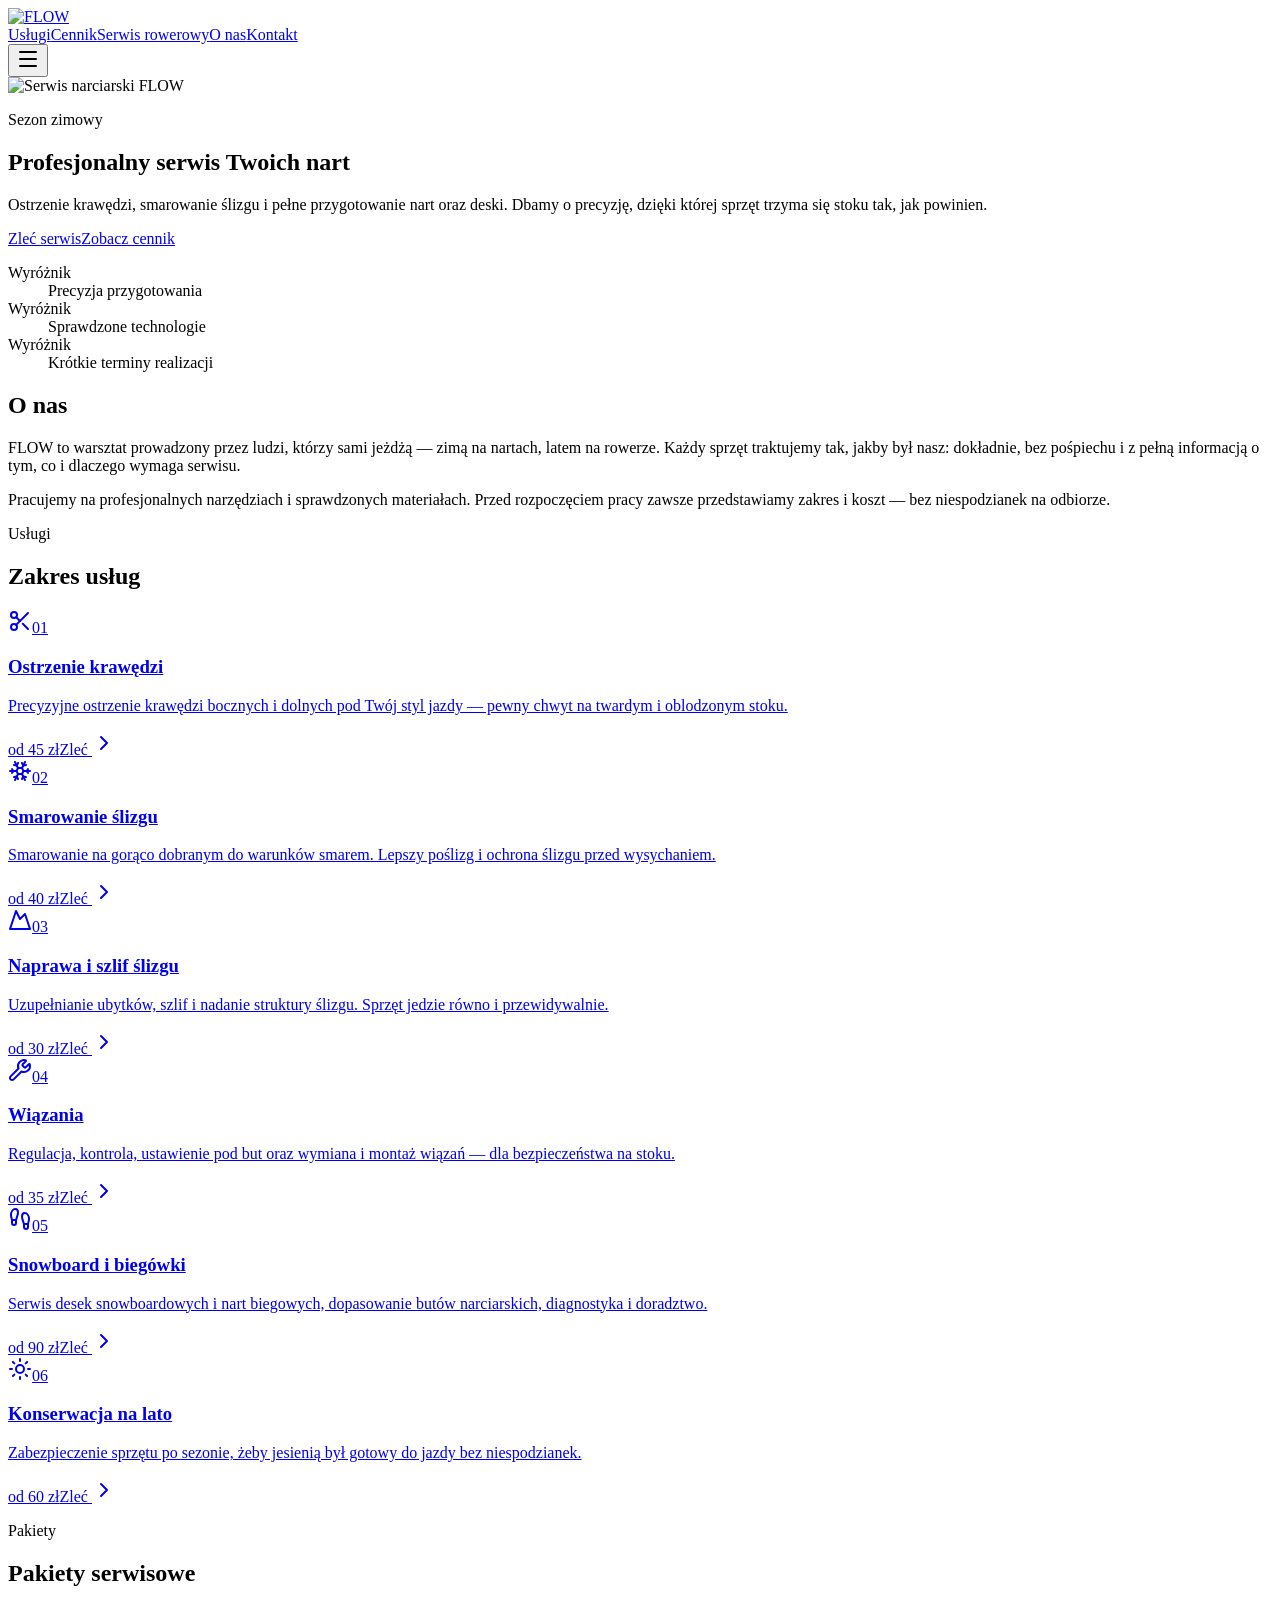
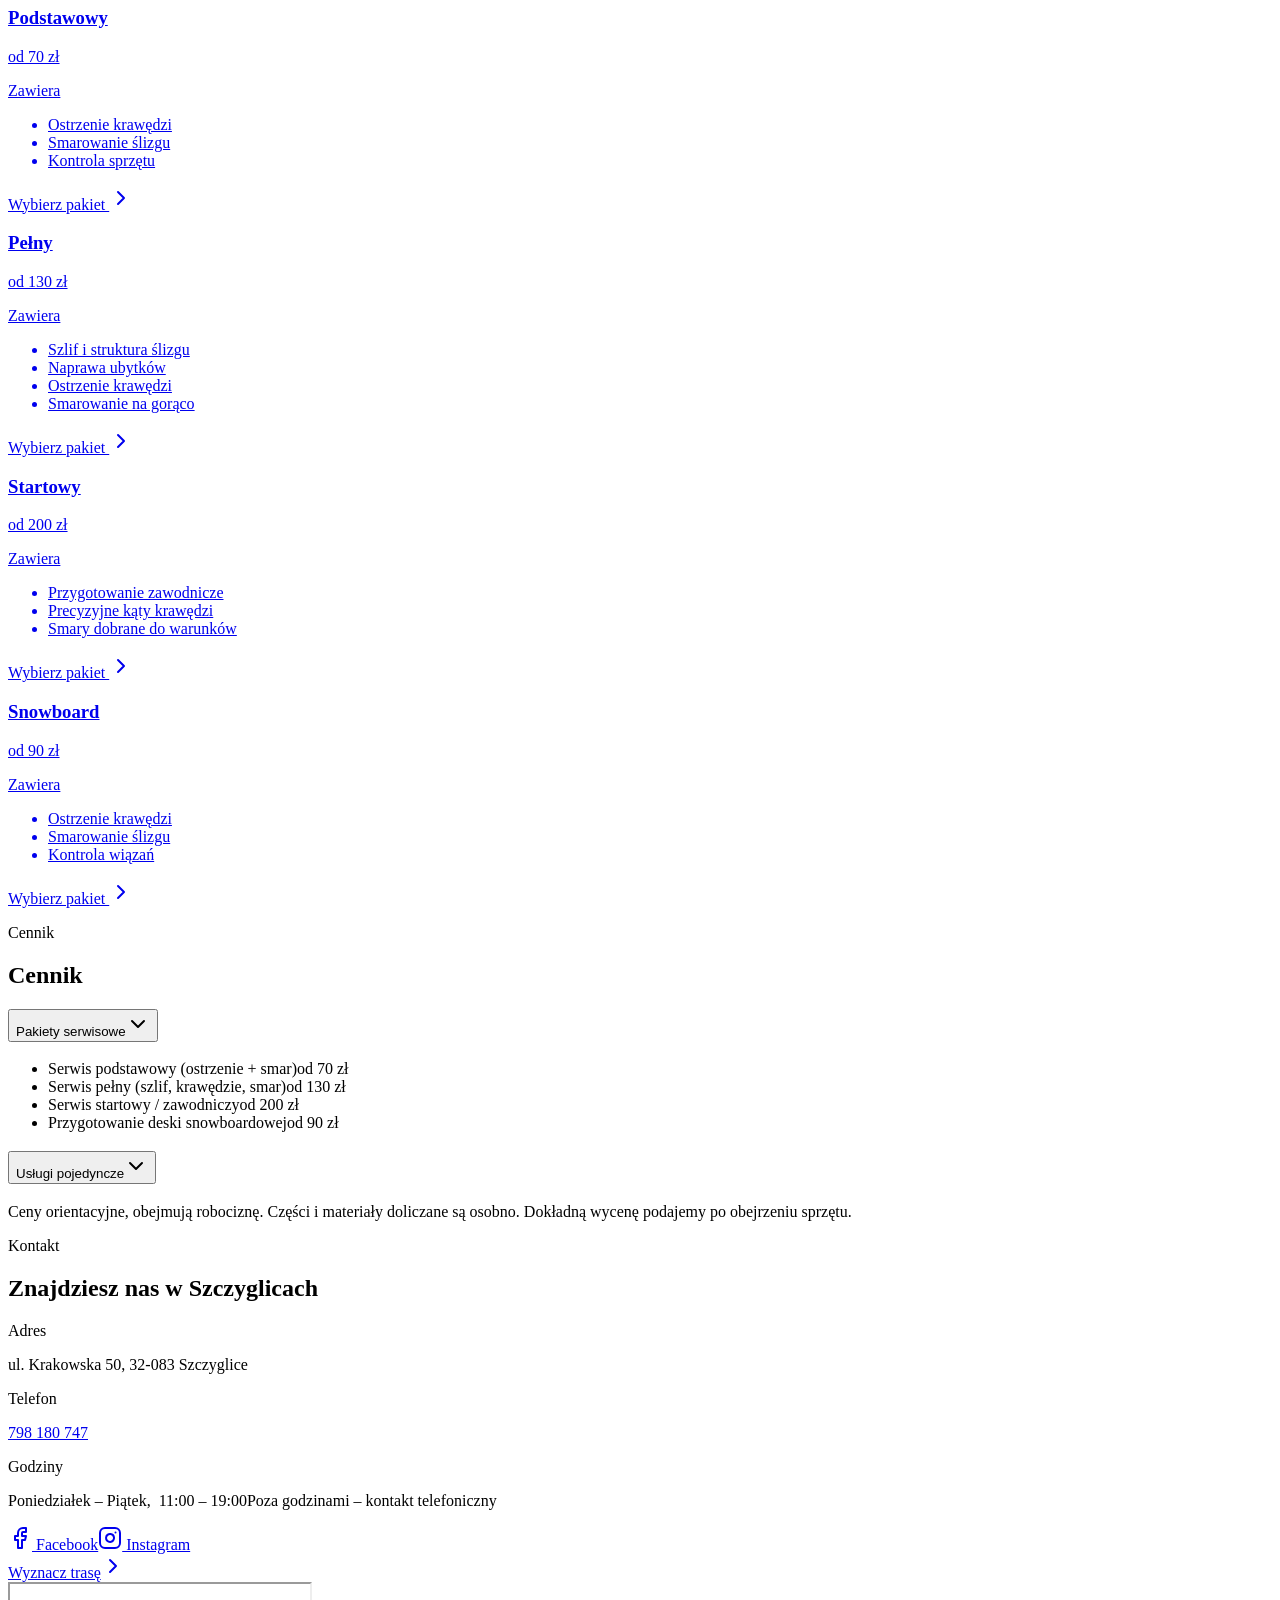
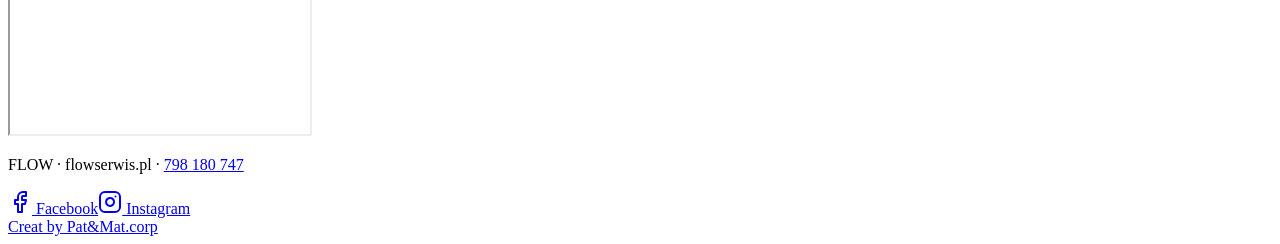
==== commit 4a863c3c: "Changes Co-authored-by: andrzejadamus011-stack <320700593+andrzejadamus011-stack@users.noreply.githu" ====
--- a/deploy/narty.html
+++ b/deploy/narty.html
@@ -20,8 +20,8 @@
 <link rel="stylesheet" href="/styles.css">
 </head>
 <body>
-<!--$--><div class="theme-ski min-h-screen bg-white text-ink"><header class="sticky top-0 z-30 border-b border-hairline bg-white/85 backdrop-blur"><nav class="mx-auto flex max-w-6xl items-center justify-between gap-4 px-6 py-4"><a aria-label="FLOW – strona główna" href="/"><img src="/assets/images/flow-logo.png" alt="FLOW" width="1389" height="784" class="h-10 w-auto"></a><div class="flex flex-wrap items-center justify-end gap-3 text-[13px]"><a href="#zakres" class="hidden text-ink-muted transition hover:text-ink sm:block">Zakres</a><a href="#cennik" class="hidden text-ink-muted transition hover:text-ink sm:block">Cennik</a><a class="text-ink-muted transition hover:text-ink" href="/oklejanie-ppf.html">Oklejanie PPF</a><a class="text-ink-muted transition hover:text-ink" href="/rowery.html">Serwis rowerowy</a><a href="tel:+48798180747" class="brand-bg rounded-full px-4 py-2 text-[13px] font-medium text-white transition hover:opacity-90">798 180 747</a></div></nav></header><section class="mx-auto grid max-w-6xl gap-10 px-6 py-14 md:grid-cols-2 md:items-center md:py-20"><div class="flow-in"><p class="eyebrow brand-text">Sezon zimowy</p><h1 class="mt-4 text-4xl leading-[1.05] sm:text-5xl">Twój sprzęt gotowy na każdy zjazd</h1><p class="mt-5 max-w-lg text-[15px] leading-relaxed text-ink-muted">Ostrzenie krawędzi, smarowanie ślizgu i pełne przygotowanie nart oraz deski. Dbamy o precyzję, dzięki której sprzęt trzyma się stoku tak, jak powinien.</p><div class="mt-8 flex flex-wrap gap-3"><a href="tel:+48798180747" class="brand-bg rounded-full px-6 py-3 text-sm font-medium text-white transition hover:opacity-90">Zadzwoń <!-- -->798 180 747</a><a href="#cennik" class="rounded-full border border-hairline px-6 py-3 text-sm font-medium transition hover:border-ink">Zobacz cennik</a></div><dl class="mt-10 grid gap-x-8 gap-y-3 border-t border-hairline pt-6 sm:grid-cols-3"><div class="border-t-2 brand-border pt-3"><dt class="sr-only">Wyróżnik</dt><dd class="text-[13px] leading-snug text-ink-muted">Precyzja przygotowania</dd></div><div class="border-t-2 brand-border pt-3"><dt class="sr-only">Wyróżnik</dt><dd class="text-[13px] leading-snug text-ink-muted">Sprawdzone technologie</dd></div><div class="border-t-2 brand-border pt-3"><dt class="sr-only">Wyróżnik</dt><dd class="text-[13px] leading-snug text-ink-muted">Krótkie terminy realizacji</dd></div></dl></div><div class="flow-in overflow-hidden rounded-2xl border border-hairline"><img src="/assets/images/hero-ski.jpg" alt="Serwis narciarski" width="1600" height="1104" class="aspect-[4/3] w-full object-cover"></div></section><section class="border-y border-hairline bg-surface"><div class="mx-auto grid max-w-6xl gap-8 px-6 py-14 md:grid-cols-[0.8fr_1.2fr] md:py-18"><h2 class="text-2xl sm:text-3xl">O nas</h2><div class="space-y-4 text-[15px] leading-relaxed text-ink-muted"><p>FLOW to warsztat prowadzony przez ludzi, którzy sami jeżdżą — zimą na nartach, latem na rowerze. Każdy sprzęt traktujemy tak, jakby był nasz: dokładnie, bez pośpiechu i z pełną informacją o tym, co i dlaczego wymaga serwisu.</p><p>Pracujemy na profesjonalnych narzędziach i sprawdzonych materiałach. Przed rozpoczęciem pracy zawsze przedstawiamy zakres i koszt — bez niespodzianek na odbiorze.</p></div></div></section><section id="zakres" class="mx-auto max-w-6xl scroll-mt-20 px-6 py-14 md:py-18"><p class="eyebrow">Zakres usług</p><h2 class="mt-3 text-2xl sm:text-3xl">Co dokładnie robimy</h2><div class="mt-10 grid gap-10 md:grid-cols-2"><div><h3 class="text-lg">Przygotowanie sprzętu</h3><ul class="mt-4 divide-y divide-hairline border-t border-hairline"><li class="flex gap-3 py-2.5 text-[14px] text-ink-muted"><span class="brand-text">—</span><span>Przeglądy narciarskie</span></li><li class="flex gap-3 py-2.5 text-[14px] text-ink-muted"><span class="brand-text">—</span><span>Ostrzenie krawędzi</span></li><li class="flex gap-3 py-2.5 text-[14px] text-ink-muted"><span class="brand-text">—</span><span>Smarowanie ślizgu na gorąco</span></li><li class="flex gap-3 py-2.5 text-[14px] text-ink-muted"><span class="brand-text">—</span><span>Naprawa ubytków ślizgu</span></li><li class="flex gap-3 py-2.5 text-[14px] text-ink-muted"><span class="brand-text">—</span><span>Struktura i szlif ślizgu</span></li><li class="flex gap-3 py-2.5 text-[14px] text-ink-muted"><span class="brand-text">—</span><span>Regulacja i kontrola wiązań</span></li><li class="flex gap-3 py-2.5 text-[14px] text-ink-muted"><span class="brand-text">—</span><span>Ustawienie wiązań pod but</span></li><li class="flex gap-3 py-2.5 text-[14px] text-ink-muted"><span class="brand-text">—</span><span>Przygotowanie sprzętu do sezonu</span></li></ul></div><div><h3 class="text-lg">Wybrane usługi</h3><ul class="mt-4 divide-y divide-hairline border-t border-hairline"><li class="flex gap-3 py-2.5 text-[14px] text-ink-muted"><span class="brand-text">—</span><span>Serwis desek snowboardowych</span></li><li class="flex gap-3 py-2.5 text-[14px] text-ink-muted"><span class="brand-text">—</span><span>Serwis nart biegowych</span></li><li class="flex gap-3 py-2.5 text-[14px] text-ink-muted"><span class="brand-text">—</span><span>Dopasowanie butów narciarskich</span></li><li class="flex gap-3 py-2.5 text-[14px] text-ink-muted"><span class="brand-text">—</span><span>Wymiana i montaż wiązań</span></li><li class="flex gap-3 py-2.5 text-[14px] text-ink-muted"><span class="brand-text">—</span><span>Konserwacja sprzętu na lato</span></li><li class="flex gap-3 py-2.5 text-[14px] text-ink-muted"><span class="brand-text">—</span><span>Diagnostyka i doradztwo</span></li></ul></div></div></section><section id="cennik" class="border-t border-hairline bg-surface"><div class="mx-auto max-w-6xl scroll-mt-20 px-6 py-14 md:py-18"><p class="eyebrow">Cennik</p><h2 class="mt-3 text-2xl sm:text-3xl">Ceny orientacyjne</h2><p class="mt-3 max-w-xl text-[14px] text-ink-muted">Ostateczną wycenę ustalamy po oględzinach sprzętu — zawsze przed rozpoczęciem pracy. Ceny nie obejmują części zamiennych.</p><div class="mt-10 grid gap-6 md:grid-cols-2"><div class="rounded-2xl border border-hairline bg-white p-6"><h3 class="text-base">Pakiety serwisowe</h3><ul class="mt-4 divide-y divide-hairline"><li class="flex items-baseline justify-between gap-6 py-3"><span class="text-[14px] text-ink-muted">Serwis podstawowy (ostrzenie + smar)</span><span class="display shrink-0 text-[15px]">od 70 zł</span></li><li class="flex items-baseline justify-between gap-6 py-3"><span class="text-[14px] text-ink-muted">Serwis pełny (szlif, krawędzie, smar)</span><span class="display shrink-0 text-[15px]">od 130 zł</span></li><li class="flex items-baseline justify-between gap-6 py-3"><span class="text-[14px] text-ink-muted">Serwis startowy / zawodniczy</span><span class="display shrink-0 text-[15px]">od 200 zł</span></li><li class="flex items-baseline justify-between gap-6 py-3"><span class="text-[14px] text-ink-muted">Przygotowanie deski snowboardowej</span><span class="display shrink-0 text-[15px]">od 90 zł</span></li></ul></div><div class="rounded-2xl border border-hairline bg-white p-6"><h3 class="text-base">Usługi pojedyncze</h3><ul class="mt-4 divide-y divide-hairline"><li class="flex items-baseline justify-between gap-6 py-3"><span class="text-[14px] text-ink-muted">Ostrzenie krawędzi</span><span class="display shrink-0 text-[15px]">od 45 zł</span></li><li class="flex items-baseline justify-between gap-6 py-3"><span class="text-[14px] text-ink-muted">Smarowanie ślizgu na gorąco</span><span class="display shrink-0 text-[15px]">od 40 zł</span></li><li class="flex items-baseline justify-between gap-6 py-3"><span class="text-[14px] text-ink-muted">Naprawa ubytków ślizgu</span><span class="display shrink-0 text-[15px]">od 30 zł</span></li><li class="flex items-baseline justify-between gap-6 py-3"><span class="text-[14px] text-ink-muted">Regulacja wiązań</span><span class="display shrink-0 text-[15px]">od 35 zł</span></li><li class="flex items-baseline justify-between gap-6 py-3"><span class="text-[14px] text-ink-muted">Montaż wiązań</span><span class="display shrink-0 text-[15px]">od 80 zł</span></li><li class="flex items-baseline justify-between gap-6 py-3"><span class="text-[14px] text-ink-muted">Konserwacja sprzętu na lato</span><span class="display shrink-0 text-[15px]">od 60 zł</span></li></ul></div></div></div></section><section id="kontakt" class="mx-auto max-w-6xl scroll-mt-20 px-6 py-14 md:py-18"><div class="grid gap-10 md:grid-cols-[0.8fr_1.2fr]"><div><p class="eyebrow">Kontakt</p><h2 class="mt-3 text-2xl sm:text-3xl">Przyjedź lub zadzwoń</h2><p class="mt-4 max-w-sm text-[14px] leading-relaxed text-ink-muted">Najlepiej ustalić termin telefonicznie — dzięki temu odbierzesz sprzęt szybciej.</p></div><dl class="grid gap-x-8 gap-y-6 sm:grid-cols-2"><div><dt class="eyebrow">Telefon</dt><dd class="mt-1"><a href="tel:+48798180747" class="brand-text text-lg font-medium">798 180 747</a></dd></div><div><dt class="eyebrow">E-mail</dt><dd class="mt-1 text-[15px]"><a href="mailto:kontakt@flowserwis.pl" class="hover:underline">kontakt@flowserwis.pl</a></dd></div><div><dt class="eyebrow">Adres</dt><dd class="mt-1 text-[15px] text-ink-muted">ul. Krakowska 50, 32-083 Szczyglice</dd></div><div><dt class="eyebrow">Godziny</dt><dd class="mt-1 text-[15px] text-ink-muted">Poniedziałek – Piątek,&nbsp;
-11:00 – 19:00<span class="mt-1 block text-[13px]">Poza godzinami – kontakt telefoniczny</span></dd></div></dl></div><div class="mt-8"><div class="flex items-center gap-4"><a href="https://www.facebook.com/profile.php?id=61595148867732" target="_blank" rel="noopener noreferrer" aria-label="FLOW na Facebooku" title="Facebook" class="brand-text inline-flex items-center gap-2 text-sm transition hover:opacity-80"><svg xmlns="http://www.w3.org/2000/svg" width="24" height="24" viewBox="0 0 24 24" fill="none" stroke="currentColor" stroke-width="2" stroke-linecap="round" stroke-linejoin="round" class="lucide lucide-facebook size-5" aria-hidden="true"><path d="M18 2h-3a5 5 0 0 0-5 5v3H7v4h3v8h4v-8h3l1-4h-4V7a1 1 0 0 1 1-1h3z"></path></svg> Facebook</a><a href="https://www.instagram.com/flowserwis?stkn=ajgxYXVoMzdnMnFq&amp;utm_source=qr" target="_blank" rel="noopener noreferrer" aria-label="FLOW na Instagramie" title="Instagram" class="brand-text inline-flex items-center gap-2 text-sm transition hover:opacity-80"><svg xmlns="http://www.w3.org/2000/svg" width="24" height="24" viewBox="0 0 24 24" fill="none" stroke="currentColor" stroke-width="2" stroke-linecap="round" stroke-linejoin="round" class="lucide lucide-instagram size-5" aria-hidden="true"><rect width="20" height="20" x="2" y="2" rx="5" ry="5"></rect><path d="M16 11.37A4 4 0 1 1 12.63 8 4 4 0 0 1 16 11.37z"></path><line x1="17.5" x2="17.51" y1="6.5" y2="6.5"></line></svg> Instagram</a></div></div><div class="mt-10 overflow-hidden rounded-2xl border border-hairline"><iframe title="Mapa – FLOW Szczyglice" src="https://www.google.com/maps?q=ul.%20Krakowska%2050,%2032-083%20Szczyglice&amp;output=embed" class="h-[320px] w-full border-0" loading="lazy"></iframe></div></section><footer class="border-t border-hairline"><div class="mx-auto flex max-w-6xl flex-col items-center justify-between gap-4 px-6 py-8 text-[13px] text-ink-muted sm:flex-row"><img src="/assets/images/flow-logo.png" alt="FLOW" width="1389" height="784" class="h-9 w-auto" loading="lazy"><p>FLOW · <!-- -->flowserwis.pl<!-- --> · <a href="tel:+48798180747">798 180 747</a></p></div></footer></div><!--/$-->
+<!--$--><div class="bike-pro ski-pro theme-ski min-h-screen scroll-smooth bg-pro-bg text-pro-text"><header class="sticky top-0 z-30 border-b border-pro-line bg-pro-bg/95 backdrop-blur-xl"><div class="h-1 brand-bg"></div><nav class="mx-auto flex min-h-22 max-w-6xl items-center justify-between gap-5 px-6 py-2 md:min-h-30 md:py-3"><a aria-label="FLOW – strona główna" class="shrink-0" href="/"><img src="/assets/images/flow-logo.png" alt="FLOW" width="1389" height="784" class="h-16 w-auto drop-shadow-lg md:h-24"></a><div class="hidden items-center gap-7 text-[13px] font-semibold uppercase lg:flex"><a href="#uslugi" class="border-b border-transparent py-2 text-pro-muted transition hover:border-pro-accent hover:text-pro-text">Usługi</a><a href="#cennik" class="border-b border-transparent py-2 text-pro-muted transition hover:border-pro-accent hover:text-pro-text">Cennik</a><a class="inline-flex items-center justify-center gap-2 whitespace-nowrap text-sm font-medium cursor-pointer transition-colors focus-visible:outline-none focus-visible:ring-1 focus-visible:ring-ring disabled:pointer-events-none disabled:opacity-50 disabled:cursor-not-allowed [&amp;_svg]:pointer-events-none [&amp;_svg]:size-4 [&amp;_svg]:shrink-0 bg-primary hover:bg-primary/90 h-9 py-2 brand-bg rounded-sm border border-pro-accent px-5 text-primary-foreground shadow-none hover:brightness-110" href="/rowery.html">Serwis rowerowy</a><a href="#o-nas" class="border-b border-transparent py-2 text-pro-muted transition hover:border-pro-accent hover:text-pro-text">O nas</a><a href="#kontakt" class="border-b border-transparent py-2 text-pro-muted transition hover:border-pro-accent hover:text-pro-text">Kontakt</a></div><button class="inline-flex items-center justify-center gap-2 whitespace-nowrap text-sm font-medium cursor-pointer transition-colors focus-visible:outline-none focus-visible:ring-1 focus-visible:ring-ring disabled:pointer-events-none disabled:opacity-50 disabled:cursor-not-allowed [&amp;_svg]:pointer-events-none [&amp;_svg]:size-4 [&amp;_svg]:shrink-0 border shadow-sm hover:bg-accent hover:text-accent-foreground h-9 w-9 rounded-sm border-pro-line bg-pro-panel text-pro-text lg:hidden" type="button" aria-label="Otwórz menu" aria-expanded="false"><svg xmlns="http://www.w3.org/2000/svg" width="24" height="24" viewBox="0 0 24 24" fill="none" stroke="currentColor" stroke-width="2" stroke-linecap="round" stroke-linejoin="round" class="lucide lucide-menu" aria-hidden="true"><path d="M4 5h16"></path><path d="M4 12h16"></path><path d="M4 19h16"></path></svg></button></nav></header><section class="relative min-h-[620px] overflow-hidden border-b border-pro-line md:min-h-[720px]"><img src="/assets/images/hero-ski.jpg" alt="Serwis narciarski FLOW" width="1600" height="1104" class="absolute inset-0 h-full w-full object-cover object-[62%_center] transition-transform duration-700 hover:scale-[1.025]"><div class="absolute inset-0 bg-gradient-to-r from-pro-bg via-pro-bg/90 to-pro-bg/10"></div><div class="absolute inset-0 bg-gradient-to-t from-pro-bg/70 via-transparent to-transparent"></div><div class="relative mx-auto flex min-h-[620px] max-w-6xl items-center px-6 py-16 md:min-h-[720px]"><div class="flow-in max-w-2xl"><p class="eyebrow brand-text flex items-center gap-3 before:h-px before:w-10 before:bg-pro-accent">Sezon zimowy</p><h1 class="mt-5 max-w-xl text-6xl leading-[0.92] sm:text-7xl md:text-8xl">Profesjonalny serwis Twoich nart</h1><p class="mt-6 max-w-lg text-[15px] leading-relaxed text-pro-muted">Ostrzenie krawędzi, smarowanie ślizgu i pełne przygotowanie nart oraz deski. Dbamy o precyzję, dzięki której sprzęt trzyma się stoku tak, jak powinien.</p><div class="mt-8 flex flex-wrap gap-3"><a href="#kontakt" class="inline-flex items-center justify-center gap-2 whitespace-nowrap text-sm font-medium cursor-pointer transition-colors focus-visible:outline-none focus-visible:ring-1 focus-visible:ring-ring disabled:pointer-events-none disabled:opacity-50 disabled:cursor-not-allowed [&amp;_svg]:pointer-events-none [&amp;_svg]:size-4 [&amp;_svg]:shrink-0 bg-primary hover:bg-primary/90 brand-bg h-auto rounded-sm border border-pro-accent px-6 py-3 text-primary-foreground shadow-none hover:brightness-110">Zleć serwis</a><a href="#cennik" class="inline-flex items-center justify-center gap-2 whitespace-nowrap text-sm font-medium cursor-pointer transition-colors focus-visible:outline-none focus-visible:ring-1 focus-visible:ring-ring disabled:pointer-events-none disabled:opacity-50 disabled:cursor-not-allowed [&amp;_svg]:pointer-events-none [&amp;_svg]:size-4 [&amp;_svg]:shrink-0 border h-auto rounded-sm border-pro-line bg-pro-bg/60 px-6 py-3 text-pro-text shadow-none hover:border-pro-accent hover:bg-pro-panel hover:text-pro-text">Zobacz cennik</a></div><dl class="mt-10 grid gap-x-8 gap-y-3 border-t border-pro-line pt-6 sm:grid-cols-3"><div class="border-t-2 border-pro-accent pt-3"><dt class="sr-only">Wyróżnik</dt><dd class="text-[13px] leading-snug text-pro-muted">Precyzja przygotowania</dd></div><div class="border-t-2 border-pro-accent pt-3"><dt class="sr-only">Wyróżnik</dt><dd class="text-[13px] leading-snug text-pro-muted">Sprawdzone technologie</dd></div><div class="border-t-2 border-pro-accent pt-3"><dt class="sr-only">Wyróżnik</dt><dd class="text-[13px] leading-snug text-pro-muted">Krótkie terminy realizacji</dd></div></dl></div></div></section><section id="o-nas" class="scroll-mt-32 border-y border-pro-line bg-pro-panel text-pro-text"><div class="mx-auto grid max-w-6xl gap-8 px-6 py-14 md:grid-cols-[0.8fr_1.2fr] md:py-18"><h2 class="text-3xl sm:text-4xl">O nas</h2><div class="space-y-4 text-[15px] leading-relaxed text-pro-muted"><p>FLOW to warsztat prowadzony przez ludzi, którzy sami jeżdżą — zimą na nartach, latem na rowerze. Każdy sprzęt traktujemy tak, jakby był nasz: dokładnie, bez pośpiechu i z pełną informacją o tym, co i dlaczego wymaga serwisu.</p><p>Pracujemy na profesjonalnych narzędziach i sprawdzonych materiałach. Przed rozpoczęciem pracy zawsze przedstawiamy zakres i koszt — bez niespodzianek na odbiorze.</p></div></div></section><section id="uslugi" class="pro-grid mx-auto max-w-6xl scroll-mt-32 px-6 py-14 md:py-18"><p class="eyebrow brand-text">Usługi</p><h2 class="mt-3 text-3xl sm:text-4xl">Zakres usług</h2><div class="mt-10 grid gap-5 md:grid-cols-2 lg:grid-cols-3"><a href="#kontakt" class="pro-card-glow group flex flex-col border border-pro-line bg-pro-panel p-6 text-left"><div class="flex w-full items-center justify-between"><span class="flex size-11 items-center justify-center rounded-sm border border-pro-line bg-pro-raised text-pro-accent transition group-hover:border-pro-accent group-hover:bg-pro-accent group-hover:text-primary-foreground"><svg xmlns="http://www.w3.org/2000/svg" width="24" height="24" viewBox="0 0 24 24" fill="none" stroke="currentColor" stroke-width="2" stroke-linecap="round" stroke-linejoin="round" class="lucide lucide-scissors size-5" aria-hidden="true"><circle cx="6" cy="6" r="3"></circle><path d="M8.12 8.12 12 12"></path><path d="M20 4 8.12 15.88"></path><circle cx="6" cy="18" r="3"></circle><path d="M14.8 14.8 20 20"></path></svg></span><span class="display text-xl text-pro-accent">01</span></div><h3 class="mt-6 text-lg">Ostrzenie krawędzi</h3><p class="mt-3 flex-1 text-[14px] leading-relaxed text-pro-muted">Precyzyjne ostrzenie krawędzi bocznych i dolnych pod Twój styl jazdy — pewny chwyt na twardym i oblodzonym stoku.</p><div class="mt-5 flex w-full items-center justify-between border-t border-pro-line pt-4"><span class="display text-xl text-pro-accent">od 45 zł</span><span class="flex items-center gap-1 text-sm text-pro-muted transition group-hover:text-pro-accent">Zleć <svg xmlns="http://www.w3.org/2000/svg" width="24" height="24" viewBox="0 0 24 24" fill="none" stroke="currentColor" stroke-width="2" stroke-linecap="round" stroke-linejoin="round" class="lucide lucide-chevron-right size-4" aria-hidden="true"><path d="m9 18 6-6-6-6"></path></svg></span></div></a><a href="#kontakt" class="pro-card-glow group flex flex-col border border-pro-line bg-pro-panel p-6 text-left"><div class="flex w-full items-center justify-between"><span class="flex size-11 items-center justify-center rounded-sm border border-pro-line bg-pro-raised text-pro-accent transition group-hover:border-pro-accent group-hover:bg-pro-accent group-hover:text-primary-foreground"><svg xmlns="http://www.w3.org/2000/svg" width="24" height="24" viewBox="0 0 24 24" fill="none" stroke="currentColor" stroke-width="2" stroke-linecap="round" stroke-linejoin="round" class="lucide lucide-snowflake size-5" aria-hidden="true"><path d="m10 20-1.25-2.5L6 18"></path><path d="M10 4 8.75 6.5 6 6"></path><path d="m14 20 1.25-2.5L18 18"></path><path d="m14 4 1.25 2.5L18 6"></path><path d="m17 21-3-6h-4"></path><path d="m17 3-3 6 1.5 3"></path><path d="M2 12h6.5L10 9"></path><path d="m20 10-1.5 2 1.5 2"></path><path d="M22 12h-6.5L14 15"></path><path d="m4 10 1.5 2L4 14"></path><path d="m7 21 3-6-1.5-3"></path><path d="m7 3 3 6h4"></path></svg></span><span class="display text-xl text-pro-accent">02</span></div><h3 class="mt-6 text-lg">Smarowanie ślizgu</h3><p class="mt-3 flex-1 text-[14px] leading-relaxed text-pro-muted">Smarowanie na gorąco dobranym do warunków smarem. Lepszy poślizg i ochrona ślizgu przed wysychaniem.</p><div class="mt-5 flex w-full items-center justify-between border-t border-pro-line pt-4"><span class="display text-xl text-pro-accent">od 40 zł</span><span class="flex items-center gap-1 text-sm text-pro-muted transition group-hover:text-pro-accent">Zleć <svg xmlns="http://www.w3.org/2000/svg" width="24" height="24" viewBox="0 0 24 24" fill="none" stroke="currentColor" stroke-width="2" stroke-linecap="round" stroke-linejoin="round" class="lucide lucide-chevron-right size-4" aria-hidden="true"><path d="m9 18 6-6-6-6"></path></svg></span></div></a><a href="#kontakt" class="pro-card-glow group flex flex-col border border-pro-line bg-pro-panel p-6 text-left"><div class="flex w-full items-center justify-between"><span class="flex size-11 items-center justify-center rounded-sm border border-pro-line bg-pro-raised text-pro-accent transition group-hover:border-pro-accent group-hover:bg-pro-accent group-hover:text-primary-foreground"><svg xmlns="http://www.w3.org/2000/svg" width="24" height="24" viewBox="0 0 24 24" fill="none" stroke="currentColor" stroke-width="2" stroke-linecap="round" stroke-linejoin="round" class="lucide lucide-mountain size-5" aria-hidden="true"><path d="m8 3 4 8 5-5 5 15H2L8 3z"></path></svg></span><span class="display text-xl text-pro-accent">03</span></div><h3 class="mt-6 text-lg">Naprawa i szlif ślizgu</h3><p class="mt-3 flex-1 text-[14px] leading-relaxed text-pro-muted">Uzupełnianie ubytków, szlif i nadanie struktury ślizgu. Sprzęt jedzie równo i przewidywalnie.</p><div class="mt-5 flex w-full items-center justify-between border-t border-pro-line pt-4"><span class="display text-xl text-pro-accent">od 30 zł</span><span class="flex items-center gap-1 text-sm text-pro-muted transition group-hover:text-pro-accent">Zleć <svg xmlns="http://www.w3.org/2000/svg" width="24" height="24" viewBox="0 0 24 24" fill="none" stroke="currentColor" stroke-width="2" stroke-linecap="round" stroke-linejoin="round" class="lucide lucide-chevron-right size-4" aria-hidden="true"><path d="m9 18 6-6-6-6"></path></svg></span></div></a><a href="#kontakt" class="pro-card-glow group flex flex-col border border-pro-line bg-pro-panel p-6 text-left"><div class="flex w-full items-center justify-between"><span class="flex size-11 items-center justify-center rounded-sm border border-pro-line bg-pro-raised text-pro-accent transition group-hover:border-pro-accent group-hover:bg-pro-accent group-hover:text-primary-foreground"><svg xmlns="http://www.w3.org/2000/svg" width="24" height="24" viewBox="0 0 24 24" fill="none" stroke="currentColor" stroke-width="2" stroke-linecap="round" stroke-linejoin="round" class="lucide lucide-wrench size-5" aria-hidden="true"><path d="M14.7 6.3a1 1 0 0 0 0 1.4l1.6 1.6a1 1 0 0 0 1.4 0l3.106-3.105c.32-.322.863-.22.983.218a6 6 0 0 1-8.259 7.057l-7.91 7.91a1 1 0 0 1-2.999-3l7.91-7.91a6 6 0 0 1 7.057-8.259c.438.12.54.662.219.984z"></path></svg></span><span class="display text-xl text-pro-accent">04</span></div><h3 class="mt-6 text-lg">Wiązania</h3><p class="mt-3 flex-1 text-[14px] leading-relaxed text-pro-muted">Regulacja, kontrola, ustawienie pod but oraz wymiana i montaż wiązań — dla bezpieczeństwa na stoku.</p><div class="mt-5 flex w-full items-center justify-between border-t border-pro-line pt-4"><span class="display text-xl text-pro-accent">od 35 zł</span><span class="flex items-center gap-1 text-sm text-pro-muted transition group-hover:text-pro-accent">Zleć <svg xmlns="http://www.w3.org/2000/svg" width="24" height="24" viewBox="0 0 24 24" fill="none" stroke="currentColor" stroke-width="2" stroke-linecap="round" stroke-linejoin="round" class="lucide lucide-chevron-right size-4" aria-hidden="true"><path d="m9 18 6-6-6-6"></path></svg></span></div></a><a href="#kontakt" class="pro-card-glow group flex flex-col border border-pro-line bg-pro-panel p-6 text-left"><div class="flex w-full items-center justify-between"><span class="flex size-11 items-center justify-center rounded-sm border border-pro-line bg-pro-raised text-pro-accent transition group-hover:border-pro-accent group-hover:bg-pro-accent group-hover:text-primary-foreground"><svg xmlns="http://www.w3.org/2000/svg" width="24" height="24" viewBox="0 0 24 24" fill="none" stroke="currentColor" stroke-width="2" stroke-linecap="round" stroke-linejoin="round" class="lucide lucide-footprints size-5" aria-hidden="true"><path d="M4 16v-2.38C4 11.5 2.97 10.5 3 8c.03-2.72 1.49-6 4.5-6C9.37 2 10 3.8 10 5.5c0 3.11-2 5.66-2 8.68V16a2 2 0 1 1-4 0Z"></path><path d="M20 20v-2.38c0-2.12 1.03-3.12 1-5.62-.03-2.72-1.49-6-4.5-6C14.63 6 14 7.8 14 9.5c0 3.11 2 5.66 2 8.68V20a2 2 0 1 0 4 0Z"></path><path d="M16 17h4"></path><path d="M4 13h4"></path></svg></span><span class="display text-xl text-pro-accent">05</span></div><h3 class="mt-6 text-lg">Snowboard i biegówki</h3><p class="mt-3 flex-1 text-[14px] leading-relaxed text-pro-muted">Serwis desek snowboardowych i nart biegowych, dopasowanie butów narciarskich, diagnostyka i doradztwo.</p><div class="mt-5 flex w-full items-center justify-between border-t border-pro-line pt-4"><span class="display text-xl text-pro-accent">od 90 zł</span><span class="flex items-center gap-1 text-sm text-pro-muted transition group-hover:text-pro-accent">Zleć <svg xmlns="http://www.w3.org/2000/svg" width="24" height="24" viewBox="0 0 24 24" fill="none" stroke="currentColor" stroke-width="2" stroke-linecap="round" stroke-linejoin="round" class="lucide lucide-chevron-right size-4" aria-hidden="true"><path d="m9 18 6-6-6-6"></path></svg></span></div></a><a href="#kontakt" class="pro-card-glow group flex flex-col border border-pro-line bg-pro-panel p-6 text-left"><div class="flex w-full items-center justify-between"><span class="flex size-11 items-center justify-center rounded-sm border border-pro-line bg-pro-raised text-pro-accent transition group-hover:border-pro-accent group-hover:bg-pro-accent group-hover:text-primary-foreground"><svg xmlns="http://www.w3.org/2000/svg" width="24" height="24" viewBox="0 0 24 24" fill="none" stroke="currentColor" stroke-width="2" stroke-linecap="round" stroke-linejoin="round" class="lucide lucide-sun size-5" aria-hidden="true"><circle cx="12" cy="12" r="4"></circle><path d="M12 2v2"></path><path d="M12 20v2"></path><path d="m4.93 4.93 1.41 1.41"></path><path d="m17.66 17.66 1.41 1.41"></path><path d="M2 12h2"></path><path d="M20 12h2"></path><path d="m6.34 17.66-1.41 1.41"></path><path d="m19.07 4.93-1.41 1.41"></path></svg></span><span class="display text-xl text-pro-accent">06</span></div><h3 class="mt-6 text-lg">Konserwacja na lato</h3><p class="mt-3 flex-1 text-[14px] leading-relaxed text-pro-muted">Zabezpieczenie sprzętu po sezonie, żeby jesienią był gotowy do jazdy bez niespodzianek.</p><div class="mt-5 flex w-full items-center justify-between border-t border-pro-line pt-4"><span class="display text-xl text-pro-accent">od 60 zł</span><span class="flex items-center gap-1 text-sm text-pro-muted transition group-hover:text-pro-accent">Zleć <svg xmlns="http://www.w3.org/2000/svg" width="24" height="24" viewBox="0 0 24 24" fill="none" stroke="currentColor" stroke-width="2" stroke-linecap="round" stroke-linejoin="round" class="lucide lucide-chevron-right size-4" aria-hidden="true"><path d="m9 18 6-6-6-6"></path></svg></span></div></a></div><div class="mt-16"><p class="eyebrow brand-text">Pakiety</p><h2 class="mt-3 text-3xl sm:text-4xl">Pakiety serwisowe</h2><div class="mt-10 grid gap-5 md:grid-cols-2 lg:grid-cols-4"><a href="#kontakt" class="pro-card-glow group flex flex-col border border-pro-line bg-pro-panel p-6 text-left"><h3 class="text-xl">Podstawowy</h3><p class="display mt-2 text-3xl text-pro-accent">od 70 zł</p><p class="mt-5 text-xs font-semibold uppercase tracking-wider text-pro-muted">Zawiera</p><ul class="mt-3 flex-1 space-y-2 text-[14px] text-pro-text"><li class="flex gap-2"><span class="mt-2 size-1.5 shrink-0 rounded-full bg-pro-accent" aria-hidden="true"></span>Ostrzenie krawędzi</li><li class="flex gap-2"><span class="mt-2 size-1.5 shrink-0 rounded-full bg-pro-accent" aria-hidden="true"></span>Smarowanie ślizgu</li><li class="flex gap-2"><span class="mt-2 size-1.5 shrink-0 rounded-full bg-pro-accent" aria-hidden="true"></span>Kontrola sprzętu</li></ul><span class="mt-6 flex h-11 w-full items-center justify-center gap-1 rounded-sm border border-pro-accent text-sm font-semibold text-pro-accent transition group-hover:bg-pro-accent group-hover:text-primary-foreground">Wybierz pakiet <svg xmlns="http://www.w3.org/2000/svg" width="24" height="24" viewBox="0 0 24 24" fill="none" stroke="currentColor" stroke-width="2" stroke-linecap="round" stroke-linejoin="round" class="lucide lucide-chevron-right size-4" aria-hidden="true"><path d="m9 18 6-6-6-6"></path></svg></span></a><a href="#kontakt" class="pro-card-glow group flex flex-col border border-pro-line bg-pro-panel p-6 text-left"><h3 class="text-xl">Pełny</h3><p class="display mt-2 text-3xl text-pro-accent">od 130 zł</p><p class="mt-5 text-xs font-semibold uppercase tracking-wider text-pro-muted">Zawiera</p><ul class="mt-3 flex-1 space-y-2 text-[14px] text-pro-text"><li class="flex gap-2"><span class="mt-2 size-1.5 shrink-0 rounded-full bg-pro-accent" aria-hidden="true"></span>Szlif i struktura ślizgu</li><li class="flex gap-2"><span class="mt-2 size-1.5 shrink-0 rounded-full bg-pro-accent" aria-hidden="true"></span>Naprawa ubytków</li><li class="flex gap-2"><span class="mt-2 size-1.5 shrink-0 rounded-full bg-pro-accent" aria-hidden="true"></span>Ostrzenie krawędzi</li><li class="flex gap-2"><span class="mt-2 size-1.5 shrink-0 rounded-full bg-pro-accent" aria-hidden="true"></span>Smarowanie na gorąco</li></ul><span class="mt-6 flex h-11 w-full items-center justify-center gap-1 rounded-sm border border-pro-accent text-sm font-semibold text-pro-accent transition group-hover:bg-pro-accent group-hover:text-primary-foreground">Wybierz pakiet <svg xmlns="http://www.w3.org/2000/svg" width="24" height="24" viewBox="0 0 24 24" fill="none" stroke="currentColor" stroke-width="2" stroke-linecap="round" stroke-linejoin="round" class="lucide lucide-chevron-right size-4" aria-hidden="true"><path d="m9 18 6-6-6-6"></path></svg></span></a><a href="#kontakt" class="pro-card-glow group flex flex-col border border-pro-line bg-pro-panel p-6 text-left"><h3 class="text-xl">Startowy</h3><p class="display mt-2 text-3xl text-pro-accent">od 200 zł</p><p class="mt-5 text-xs font-semibold uppercase tracking-wider text-pro-muted">Zawiera</p><ul class="mt-3 flex-1 space-y-2 text-[14px] text-pro-text"><li class="flex gap-2"><span class="mt-2 size-1.5 shrink-0 rounded-full bg-pro-accent" aria-hidden="true"></span>Przygotowanie zawodnicze</li><li class="flex gap-2"><span class="mt-2 size-1.5 shrink-0 rounded-full bg-pro-accent" aria-hidden="true"></span>Precyzyjne kąty krawędzi</li><li class="flex gap-2"><span class="mt-2 size-1.5 shrink-0 rounded-full bg-pro-accent" aria-hidden="true"></span>Smary dobrane do warunków</li></ul><span class="mt-6 flex h-11 w-full items-center justify-center gap-1 rounded-sm border border-pro-accent text-sm font-semibold text-pro-accent transition group-hover:bg-pro-accent group-hover:text-primary-foreground">Wybierz pakiet <svg xmlns="http://www.w3.org/2000/svg" width="24" height="24" viewBox="0 0 24 24" fill="none" stroke="currentColor" stroke-width="2" stroke-linecap="round" stroke-linejoin="round" class="lucide lucide-chevron-right size-4" aria-hidden="true"><path d="m9 18 6-6-6-6"></path></svg></span></a><a href="#kontakt" class="pro-card-glow group flex flex-col border border-pro-line bg-pro-panel p-6 text-left"><h3 class="text-xl">Snowboard</h3><p class="display mt-2 text-3xl text-pro-accent">od 90 zł</p><p class="mt-5 text-xs font-semibold uppercase tracking-wider text-pro-muted">Zawiera</p><ul class="mt-3 flex-1 space-y-2 text-[14px] text-pro-text"><li class="flex gap-2"><span class="mt-2 size-1.5 shrink-0 rounded-full bg-pro-accent" aria-hidden="true"></span>Ostrzenie krawędzi</li><li class="flex gap-2"><span class="mt-2 size-1.5 shrink-0 rounded-full bg-pro-accent" aria-hidden="true"></span>Smarowanie ślizgu</li><li class="flex gap-2"><span class="mt-2 size-1.5 shrink-0 rounded-full bg-pro-accent" aria-hidden="true"></span>Kontrola wiązań</li></ul><span class="mt-6 flex h-11 w-full items-center justify-center gap-1 rounded-sm border border-pro-accent text-sm font-semibold text-pro-accent transition group-hover:bg-pro-accent group-hover:text-primary-foreground">Wybierz pakiet <svg xmlns="http://www.w3.org/2000/svg" width="24" height="24" viewBox="0 0 24 24" fill="none" stroke="currentColor" stroke-width="2" stroke-linecap="round" stroke-linejoin="round" class="lucide lucide-chevron-right size-4" aria-hidden="true"><path d="m9 18 6-6-6-6"></path></svg></span></a></div></div></section><section id="cennik" class="scroll-mt-32 border-y border-pro-line bg-pro-panel"><div class="mx-auto max-w-6xl px-6 py-14 md:py-18"><p class="eyebrow">Cennik</p><h2 class="mt-3 text-3xl sm:text-4xl">Cennik</h2><div class="mt-10 border-t border-pro-line" data-orientation="vertical"><div data-state="open" data-orientation="vertical" class="border-b border-pro-line"><h3 data-orientation="vertical" data-state="open" class="flex"><button type="button" aria-controls="radix-_R_ataq_" aria-expanded="true" data-state="open" data-orientation="vertical" id="radix-_R_2taq_" class="flex flex-1 items-center justify-between font-medium cursor-pointer transition-all text-left [&amp;[data-state=open]&gt;svg]:rotate-180 py-5 text-base hover:no-underline" data-radix-collection-item="">Pakiety serwisowe<svg xmlns="http://www.w3.org/2000/svg" width="24" height="24" viewBox="0 0 24 24" fill="none" stroke="currentColor" stroke-width="2" stroke-linecap="round" stroke-linejoin="round" class="lucide lucide-chevron-down h-4 w-4 shrink-0 text-muted-foreground transition-transform duration-200" aria-hidden="true"><path d="m6 9 6 6 6-6"></path></svg></button></h3><div data-state="open" id="radix-_R_ataq_" role="region" aria-labelledby="radix-_R_2taq_" data-orientation="vertical" class="overflow-hidden text-sm data-[state=closed]:animate-accordion-up data-[state=open]:animate-accordion-down" style="--radix-accordion-content-height: var(--radix-collapsible-content-height); --radix-accordion-content-width: var(--radix-collapsible-content-width); transition-duration: 0s; animation-name: none; --radix-collapsible-content-height: 201.6875px; --radix-collapsible-content-width: 1104px;"><div class="pb-4 pt-0"><ul class="divide-y divide-hairline border-t border-hairline"><li class="flex items-baseline justify-between gap-6 py-3"><span class="text-[14px] text-pro-muted">Serwis podstawowy (ostrzenie + smar)</span><span class="display shrink-0 text-right text-[15px]">od 70 zł</span></li><li class="flex items-baseline justify-between gap-6 py-3"><span class="text-[14px] text-pro-muted">Serwis pełny (szlif, krawędzie, smar)</span><span class="display shrink-0 text-right text-[15px]">od 130 zł</span></li><li class="flex items-baseline justify-between gap-6 py-3"><span class="text-[14px] text-pro-muted">Serwis startowy / zawodniczy</span><span class="display shrink-0 text-right text-[15px]">od 200 zł</span></li><li class="flex items-baseline justify-between gap-6 py-3"><span class="text-[14px] text-pro-muted">Przygotowanie deski snowboardowej</span><span class="display shrink-0 text-right text-[15px]">od 90 zł</span></li></ul></div></div></div><div data-state="closed" data-orientation="vertical" class="border-b border-pro-line"><h3 data-orientation="vertical" data-state="closed" class="flex"><button type="button" aria-expanded="false" data-state="closed" data-orientation="vertical" id="radix-_R_4taq_" class="flex flex-1 items-center justify-between font-medium cursor-pointer transition-all text-left [&amp;[data-state=open]&gt;svg]:rotate-180 py-5 text-base hover:no-underline" data-radix-collection-item="">Usługi pojedyncze<svg xmlns="http://www.w3.org/2000/svg" width="24" height="24" viewBox="0 0 24 24" fill="none" stroke="currentColor" stroke-width="2" stroke-linecap="round" stroke-linejoin="round" class="lucide lucide-chevron-down h-4 w-4 shrink-0 text-muted-foreground transition-transform duration-200" aria-hidden="true"><path d="m6 9 6 6 6-6"></path></svg></button></h3><div data-state="closed" id="radix-_R_ctaq_" hidden="" role="region" aria-labelledby="radix-_R_4taq_" data-orientation="vertical" class="overflow-hidden text-sm data-[state=closed]:animate-accordion-up data-[state=open]:animate-accordion-down" style="--radix-accordion-content-height: var(--radix-collapsible-content-height); --radix-accordion-content-width: var(--radix-collapsible-content-width);"></div></div></div><p class="mt-6 max-w-3xl text-[12px] leading-relaxed text-pro-muted">Ceny orientacyjne, obejmują robociznę. Części i materiały doliczane są osobno. Dokładną wycenę podajemy po obejrzeniu sprzętu.</p></div></section><section id="kontakt" class="scroll-mt-32 border-t border-pro-line bg-pro-panel"><div class="mx-auto max-w-6xl px-6 py-14 md:py-18"><div class="grid gap-8 md:grid-cols-[0.7fr_1.3fr] md:items-end"><div><p class="eyebrow">Kontakt</p><h2 class="mt-3 text-3xl sm:text-4xl">Znajdziesz nas w Szczyglicach</h2></div><div class="grid gap-6 sm:grid-cols-3"><div><p class="eyebrow">Adres</p><p class="mt-2 text-[14px] text-pro-muted">ul. Krakowska 50, 32-083 Szczyglice</p></div><div><p class="eyebrow">Telefon</p><div class="mt-2 flex flex-col gap-1"><a href="tel:+48798180747" class="brand-text text-[15px] font-medium transition hover:brightness-110">798 180 747</a></div></div><div><p class="eyebrow">Godziny</p><p class="mt-2 text-[14px] text-pro-muted">Poniedziałek – Piątek,&nbsp;
+11:00 – 19:00<span class="mt-1 block text-[12px]">Poza godzinami – kontakt telefoniczny</span></p></div></div></div><div class="mt-8 flex flex-wrap items-center justify-between gap-5"><div class="flex items-center gap-4"><a href="https://www.facebook.com/profile.php?id=61595148867732" target="_blank" rel="noopener noreferrer" aria-label="FLOW na Facebooku" title="Facebook" class="brand-text inline-flex items-center gap-2 text-sm transition hover:opacity-80"><svg xmlns="http://www.w3.org/2000/svg" width="24" height="24" viewBox="0 0 24 24" fill="none" stroke="currentColor" stroke-width="2" stroke-linecap="round" stroke-linejoin="round" class="lucide lucide-facebook size-5" aria-hidden="true"><path d="M18 2h-3a5 5 0 0 0-5 5v3H7v4h3v8h4v-8h3l1-4h-4V7a1 1 0 0 1 1-1h3z"></path></svg> Facebook</a><a href="https://www.instagram.com/flowserwis/" target="_blank" rel="noopener noreferrer" aria-label="FLOW na Instagramie" title="Instagram" class="brand-text inline-flex items-center gap-2 text-sm transition hover:opacity-80"><svg xmlns="http://www.w3.org/2000/svg" width="24" height="24" viewBox="0 0 24 24" fill="none" stroke="currentColor" stroke-width="2" stroke-linecap="round" stroke-linejoin="round" class="lucide lucide-instagram size-5" aria-hidden="true"><rect width="20" height="20" x="2" y="2" rx="5" ry="5"></rect><path d="M16 11.37A4 4 0 1 1 12.63 8 4 4 0 0 1 16 11.37z"></path><line x1="17.5" x2="17.51" y1="6.5" y2="6.5"></line></svg> Instagram</a></div><a href="https://www.google.com/maps/dir/?api=1&amp;destination=ul.+Krakowska+50,+Szczyglice" target="_blank" rel="noreferrer" class="inline-flex items-center justify-center gap-2 whitespace-nowrap text-sm font-medium cursor-pointer transition-colors focus-visible:outline-none focus-visible:ring-1 focus-visible:ring-ring disabled:pointer-events-none disabled:opacity-50 disabled:cursor-not-allowed [&amp;_svg]:pointer-events-none [&amp;_svg]:size-4 [&amp;_svg]:shrink-0 border h-9 px-4 py-2 rounded-sm border-pro-line bg-pro-raised text-pro-text shadow-none hover:border-pro-accent hover:bg-pro-accent hover:text-primary-foreground">Wyznacz trasę<svg xmlns="http://www.w3.org/2000/svg" width="24" height="24" viewBox="0 0 24 24" fill="none" stroke="currentColor" stroke-width="2" stroke-linecap="round" stroke-linejoin="round" class="lucide lucide-chevron-right" aria-hidden="true"><path d="m9 18 6-6-6-6"></path></svg></a></div><div class="mt-5 overflow-hidden rounded-sm border border-pro-line bg-pro-bg p-1 transition hover:border-pro-accent"><iframe title="Mapa – FLOW Szczyglice" src="https://www.google.com/maps?q=ul.+Krakowska+50,+Szczyglice&amp;output=embed" class="h-[400px] w-full border-0" loading="lazy"></iframe></div></div></section><footer class="border-t border-pro-line bg-pro-bg text-pro-text"><div class="mx-auto flex max-w-6xl flex-col items-center justify-center gap-2 px-6 py-8 text-[13px] text-pro-muted sm:flex-row sm:justify-between"><p>FLOW · <!-- -->flowserwis.pl<!-- --> · <a href="tel:+48798180747" class="hover:text-pro-accent">798 180 747</a></p><div class="flex items-center gap-4"><a href="https://www.facebook.com/profile.php?id=61595148867732" target="_blank" rel="noopener noreferrer" aria-label="FLOW na Facebooku" title="Facebook" class="brand-text inline-flex items-center gap-2 text-sm transition hover:opacity-80"><svg xmlns="http://www.w3.org/2000/svg" width="24" height="24" viewBox="0 0 24 24" fill="none" stroke="currentColor" stroke-width="2" stroke-linecap="round" stroke-linejoin="round" class="lucide lucide-facebook size-5" aria-hidden="true"><path d="M18 2h-3a5 5 0 0 0-5 5v3H7v4h3v8h4v-8h3l1-4h-4V7a1 1 0 0 1 1-1h3z"></path></svg> Facebook</a><a href="https://www.instagram.com/flowserwis/" target="_blank" rel="noopener noreferrer" aria-label="FLOW na Instagramie" title="Instagram" class="brand-text inline-flex items-center gap-2 text-sm transition hover:opacity-80"><svg xmlns="http://www.w3.org/2000/svg" width="24" height="24" viewBox="0 0 24 24" fill="none" stroke="currentColor" stroke-width="2" stroke-linecap="round" stroke-linejoin="round" class="lucide lucide-instagram size-5" aria-hidden="true"><rect width="20" height="20" x="2" y="2" rx="5" ry="5"></rect><path d="M16 11.37A4 4 0 1 1 12.63 8 4 4 0 0 1 16 11.37z"></path><line x1="17.5" x2="17.51" y1="6.5" y2="6.5"></line></svg> Instagram</a></div><a href="https://www.instagram.com/patandmat.corp/" target="_blank" rel="noopener noreferrer" class="transition-colors hover:text-pro-accent">Creat by Pat&amp;Mat.corp</a></div></footer></div><!--/$-->
 <script src="/script.js" defer></script>
 </body>
 </html>
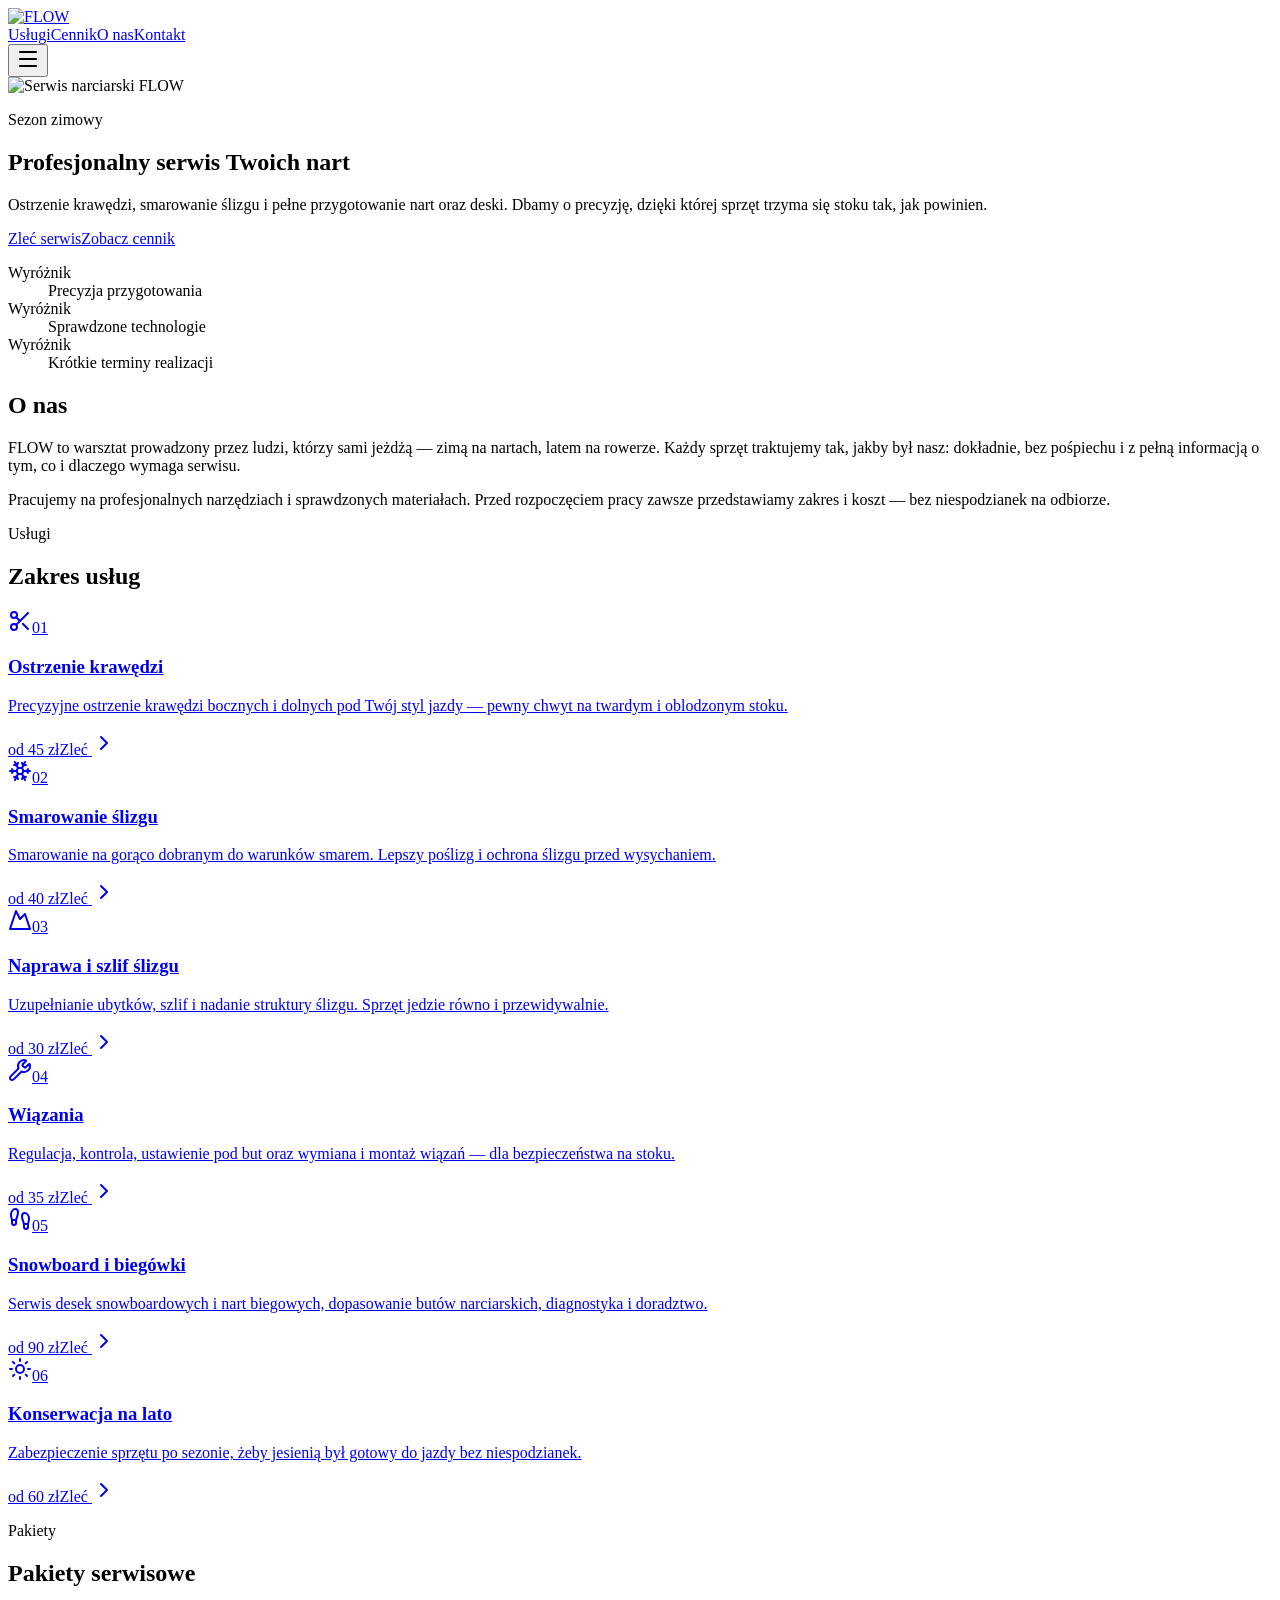
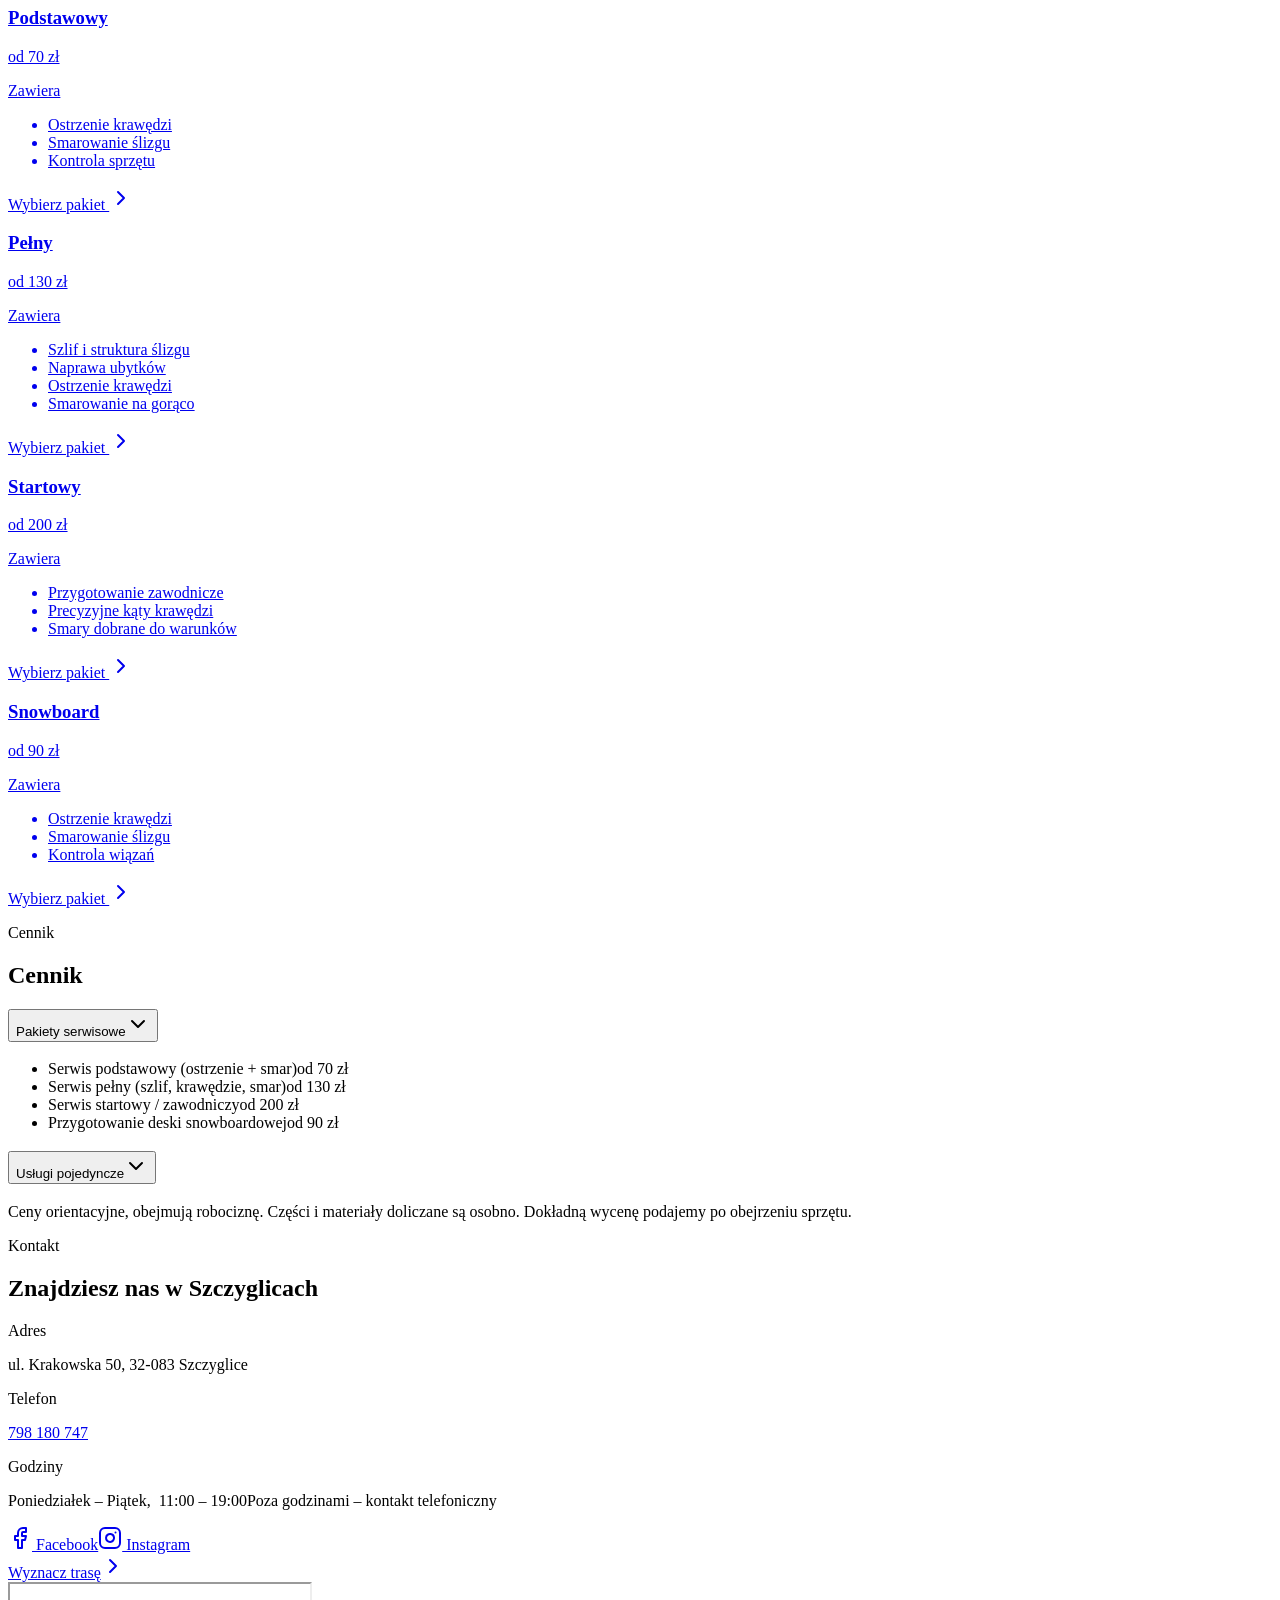
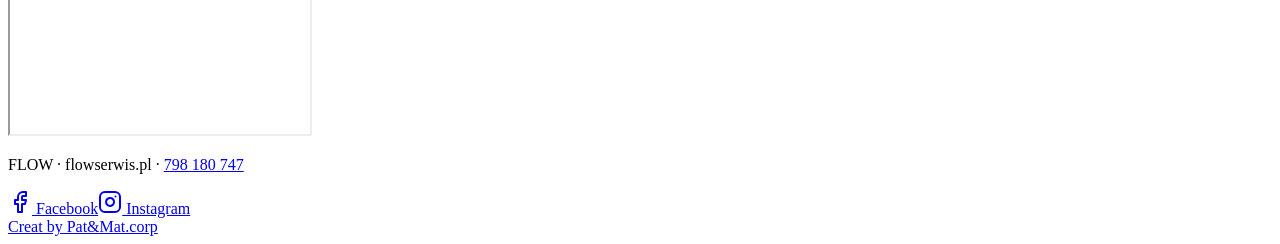
==== commit e5f319f1: "Changes Co-authored-by: andrzejadamus011-stack <320700593+andrzejadamus011-stack@users.noreply.githu" ====
--- a/deploy/narty.html
+++ b/deploy/narty.html
@@ -20,7 +20,7 @@
 <link rel="stylesheet" href="/styles.css">
 </head>
 <body>
-<!--$--><div class="bike-pro ski-pro theme-ski min-h-screen scroll-smooth bg-pro-bg text-pro-text"><header class="sticky top-0 z-30 border-b border-pro-line bg-pro-bg/95 backdrop-blur-xl"><div class="h-1 brand-bg"></div><nav class="mx-auto flex min-h-22 max-w-6xl items-center justify-between gap-5 px-6 py-2 md:min-h-30 md:py-3"><a aria-label="FLOW – strona główna" class="shrink-0" href="/"><img src="/assets/images/flow-logo.png" alt="FLOW" width="1389" height="784" class="h-16 w-auto drop-shadow-lg md:h-24"></a><div class="hidden items-center gap-7 text-[13px] font-semibold uppercase lg:flex"><a href="#uslugi" class="border-b border-transparent py-2 text-pro-muted transition hover:border-pro-accent hover:text-pro-text">Usługi</a><a href="#cennik" class="border-b border-transparent py-2 text-pro-muted transition hover:border-pro-accent hover:text-pro-text">Cennik</a><a class="inline-flex items-center justify-center gap-2 whitespace-nowrap text-sm font-medium cursor-pointer transition-colors focus-visible:outline-none focus-visible:ring-1 focus-visible:ring-ring disabled:pointer-events-none disabled:opacity-50 disabled:cursor-not-allowed [&amp;_svg]:pointer-events-none [&amp;_svg]:size-4 [&amp;_svg]:shrink-0 bg-primary hover:bg-primary/90 h-9 py-2 brand-bg rounded-sm border border-pro-accent px-5 text-primary-foreground shadow-none hover:brightness-110" href="/rowery.html">Serwis rowerowy</a><a href="#o-nas" class="border-b border-transparent py-2 text-pro-muted transition hover:border-pro-accent hover:text-pro-text">O nas</a><a href="#kontakt" class="border-b border-transparent py-2 text-pro-muted transition hover:border-pro-accent hover:text-pro-text">Kontakt</a></div><button class="inline-flex items-center justify-center gap-2 whitespace-nowrap text-sm font-medium cursor-pointer transition-colors focus-visible:outline-none focus-visible:ring-1 focus-visible:ring-ring disabled:pointer-events-none disabled:opacity-50 disabled:cursor-not-allowed [&amp;_svg]:pointer-events-none [&amp;_svg]:size-4 [&amp;_svg]:shrink-0 border shadow-sm hover:bg-accent hover:text-accent-foreground h-9 w-9 rounded-sm border-pro-line bg-pro-panel text-pro-text lg:hidden" type="button" aria-label="Otwórz menu" aria-expanded="false"><svg xmlns="http://www.w3.org/2000/svg" width="24" height="24" viewBox="0 0 24 24" fill="none" stroke="currentColor" stroke-width="2" stroke-linecap="round" stroke-linejoin="round" class="lucide lucide-menu" aria-hidden="true"><path d="M4 5h16"></path><path d="M4 12h16"></path><path d="M4 19h16"></path></svg></button></nav></header><section class="relative min-h-[620px] overflow-hidden border-b border-pro-line md:min-h-[720px]"><img src="/assets/images/hero-ski.jpg" alt="Serwis narciarski FLOW" width="1600" height="1104" class="absolute inset-0 h-full w-full object-cover object-[62%_center] transition-transform duration-700 hover:scale-[1.025]"><div class="absolute inset-0 bg-gradient-to-r from-pro-bg via-pro-bg/90 to-pro-bg/10"></div><div class="absolute inset-0 bg-gradient-to-t from-pro-bg/70 via-transparent to-transparent"></div><div class="relative mx-auto flex min-h-[620px] max-w-6xl items-center px-6 py-16 md:min-h-[720px]"><div class="flow-in max-w-2xl"><p class="eyebrow brand-text flex items-center gap-3 before:h-px before:w-10 before:bg-pro-accent">Sezon zimowy</p><h1 class="mt-5 max-w-xl text-6xl leading-[0.92] sm:text-7xl md:text-8xl">Profesjonalny serwis Twoich nart</h1><p class="mt-6 max-w-lg text-[15px] leading-relaxed text-pro-muted">Ostrzenie krawędzi, smarowanie ślizgu i pełne przygotowanie nart oraz deski. Dbamy o precyzję, dzięki której sprzęt trzyma się stoku tak, jak powinien.</p><div class="mt-8 flex flex-wrap gap-3"><a href="#kontakt" class="inline-flex items-center justify-center gap-2 whitespace-nowrap text-sm font-medium cursor-pointer transition-colors focus-visible:outline-none focus-visible:ring-1 focus-visible:ring-ring disabled:pointer-events-none disabled:opacity-50 disabled:cursor-not-allowed [&amp;_svg]:pointer-events-none [&amp;_svg]:size-4 [&amp;_svg]:shrink-0 bg-primary hover:bg-primary/90 brand-bg h-auto rounded-sm border border-pro-accent px-6 py-3 text-primary-foreground shadow-none hover:brightness-110">Zleć serwis</a><a href="#cennik" class="inline-flex items-center justify-center gap-2 whitespace-nowrap text-sm font-medium cursor-pointer transition-colors focus-visible:outline-none focus-visible:ring-1 focus-visible:ring-ring disabled:pointer-events-none disabled:opacity-50 disabled:cursor-not-allowed [&amp;_svg]:pointer-events-none [&amp;_svg]:size-4 [&amp;_svg]:shrink-0 border h-auto rounded-sm border-pro-line bg-pro-bg/60 px-6 py-3 text-pro-text shadow-none hover:border-pro-accent hover:bg-pro-panel hover:text-pro-text">Zobacz cennik</a></div><dl class="mt-10 grid gap-x-8 gap-y-3 border-t border-pro-line pt-6 sm:grid-cols-3"><div class="border-t-2 border-pro-accent pt-3"><dt class="sr-only">Wyróżnik</dt><dd class="text-[13px] leading-snug text-pro-muted">Precyzja przygotowania</dd></div><div class="border-t-2 border-pro-accent pt-3"><dt class="sr-only">Wyróżnik</dt><dd class="text-[13px] leading-snug text-pro-muted">Sprawdzone technologie</dd></div><div class="border-t-2 border-pro-accent pt-3"><dt class="sr-only">Wyróżnik</dt><dd class="text-[13px] leading-snug text-pro-muted">Krótkie terminy realizacji</dd></div></dl></div></div></section><section id="o-nas" class="scroll-mt-32 border-y border-pro-line bg-pro-panel text-pro-text"><div class="mx-auto grid max-w-6xl gap-8 px-6 py-14 md:grid-cols-[0.8fr_1.2fr] md:py-18"><h2 class="text-3xl sm:text-4xl">O nas</h2><div class="space-y-4 text-[15px] leading-relaxed text-pro-muted"><p>FLOW to warsztat prowadzony przez ludzi, którzy sami jeżdżą — zimą na nartach, latem na rowerze. Każdy sprzęt traktujemy tak, jakby był nasz: dokładnie, bez pośpiechu i z pełną informacją o tym, co i dlaczego wymaga serwisu.</p><p>Pracujemy na profesjonalnych narzędziach i sprawdzonych materiałach. Przed rozpoczęciem pracy zawsze przedstawiamy zakres i koszt — bez niespodzianek na odbiorze.</p></div></div></section><section id="uslugi" class="pro-grid mx-auto max-w-6xl scroll-mt-32 px-6 py-14 md:py-18"><p class="eyebrow brand-text">Usługi</p><h2 class="mt-3 text-3xl sm:text-4xl">Zakres usług</h2><div class="mt-10 grid gap-5 md:grid-cols-2 lg:grid-cols-3"><a href="#kontakt" class="pro-card-glow group flex flex-col border border-pro-line bg-pro-panel p-6 text-left"><div class="flex w-full items-center justify-between"><span class="flex size-11 items-center justify-center rounded-sm border border-pro-line bg-pro-raised text-pro-accent transition group-hover:border-pro-accent group-hover:bg-pro-accent group-hover:text-primary-foreground"><svg xmlns="http://www.w3.org/2000/svg" width="24" height="24" viewBox="0 0 24 24" fill="none" stroke="currentColor" stroke-width="2" stroke-linecap="round" stroke-linejoin="round" class="lucide lucide-scissors size-5" aria-hidden="true"><circle cx="6" cy="6" r="3"></circle><path d="M8.12 8.12 12 12"></path><path d="M20 4 8.12 15.88"></path><circle cx="6" cy="18" r="3"></circle><path d="M14.8 14.8 20 20"></path></svg></span><span class="display text-xl text-pro-accent">01</span></div><h3 class="mt-6 text-lg">Ostrzenie krawędzi</h3><p class="mt-3 flex-1 text-[14px] leading-relaxed text-pro-muted">Precyzyjne ostrzenie krawędzi bocznych i dolnych pod Twój styl jazdy — pewny chwyt na twardym i oblodzonym stoku.</p><div class="mt-5 flex w-full items-center justify-between border-t border-pro-line pt-4"><span class="display text-xl text-pro-accent">od 45 zł</span><span class="flex items-center gap-1 text-sm text-pro-muted transition group-hover:text-pro-accent">Zleć <svg xmlns="http://www.w3.org/2000/svg" width="24" height="24" viewBox="0 0 24 24" fill="none" stroke="currentColor" stroke-width="2" stroke-linecap="round" stroke-linejoin="round" class="lucide lucide-chevron-right size-4" aria-hidden="true"><path d="m9 18 6-6-6-6"></path></svg></span></div></a><a href="#kontakt" class="pro-card-glow group flex flex-col border border-pro-line bg-pro-panel p-6 text-left"><div class="flex w-full items-center justify-between"><span class="flex size-11 items-center justify-center rounded-sm border border-pro-line bg-pro-raised text-pro-accent transition group-hover:border-pro-accent group-hover:bg-pro-accent group-hover:text-primary-foreground"><svg xmlns="http://www.w3.org/2000/svg" width="24" height="24" viewBox="0 0 24 24" fill="none" stroke="currentColor" stroke-width="2" stroke-linecap="round" stroke-linejoin="round" class="lucide lucide-snowflake size-5" aria-hidden="true"><path d="m10 20-1.25-2.5L6 18"></path><path d="M10 4 8.75 6.5 6 6"></path><path d="m14 20 1.25-2.5L18 18"></path><path d="m14 4 1.25 2.5L18 6"></path><path d="m17 21-3-6h-4"></path><path d="m17 3-3 6 1.5 3"></path><path d="M2 12h6.5L10 9"></path><path d="m20 10-1.5 2 1.5 2"></path><path d="M22 12h-6.5L14 15"></path><path d="m4 10 1.5 2L4 14"></path><path d="m7 21 3-6-1.5-3"></path><path d="m7 3 3 6h4"></path></svg></span><span class="display text-xl text-pro-accent">02</span></div><h3 class="mt-6 text-lg">Smarowanie ślizgu</h3><p class="mt-3 flex-1 text-[14px] leading-relaxed text-pro-muted">Smarowanie na gorąco dobranym do warunków smarem. Lepszy poślizg i ochrona ślizgu przed wysychaniem.</p><div class="mt-5 flex w-full items-center justify-between border-t border-pro-line pt-4"><span class="display text-xl text-pro-accent">od 40 zł</span><span class="flex items-center gap-1 text-sm text-pro-muted transition group-hover:text-pro-accent">Zleć <svg xmlns="http://www.w3.org/2000/svg" width="24" height="24" viewBox="0 0 24 24" fill="none" stroke="currentColor" stroke-width="2" stroke-linecap="round" stroke-linejoin="round" class="lucide lucide-chevron-right size-4" aria-hidden="true"><path d="m9 18 6-6-6-6"></path></svg></span></div></a><a href="#kontakt" class="pro-card-glow group flex flex-col border border-pro-line bg-pro-panel p-6 text-left"><div class="flex w-full items-center justify-between"><span class="flex size-11 items-center justify-center rounded-sm border border-pro-line bg-pro-raised text-pro-accent transition group-hover:border-pro-accent group-hover:bg-pro-accent group-hover:text-primary-foreground"><svg xmlns="http://www.w3.org/2000/svg" width="24" height="24" viewBox="0 0 24 24" fill="none" stroke="currentColor" stroke-width="2" stroke-linecap="round" stroke-linejoin="round" class="lucide lucide-mountain size-5" aria-hidden="true"><path d="m8 3 4 8 5-5 5 15H2L8 3z"></path></svg></span><span class="display text-xl text-pro-accent">03</span></div><h3 class="mt-6 text-lg">Naprawa i szlif ślizgu</h3><p class="mt-3 flex-1 text-[14px] leading-relaxed text-pro-muted">Uzupełnianie ubytków, szlif i nadanie struktury ślizgu. Sprzęt jedzie równo i przewidywalnie.</p><div class="mt-5 flex w-full items-center justify-between border-t border-pro-line pt-4"><span class="display text-xl text-pro-accent">od 30 zł</span><span class="flex items-center gap-1 text-sm text-pro-muted transition group-hover:text-pro-accent">Zleć <svg xmlns="http://www.w3.org/2000/svg" width="24" height="24" viewBox="0 0 24 24" fill="none" stroke="currentColor" stroke-width="2" stroke-linecap="round" stroke-linejoin="round" class="lucide lucide-chevron-right size-4" aria-hidden="true"><path d="m9 18 6-6-6-6"></path></svg></span></div></a><a href="#kontakt" class="pro-card-glow group flex flex-col border border-pro-line bg-pro-panel p-6 text-left"><div class="flex w-full items-center justify-between"><span class="flex size-11 items-center justify-center rounded-sm border border-pro-line bg-pro-raised text-pro-accent transition group-hover:border-pro-accent group-hover:bg-pro-accent group-hover:text-primary-foreground"><svg xmlns="http://www.w3.org/2000/svg" width="24" height="24" viewBox="0 0 24 24" fill="none" stroke="currentColor" stroke-width="2" stroke-linecap="round" stroke-linejoin="round" class="lucide lucide-wrench size-5" aria-hidden="true"><path d="M14.7 6.3a1 1 0 0 0 0 1.4l1.6 1.6a1 1 0 0 0 1.4 0l3.106-3.105c.32-.322.863-.22.983.218a6 6 0 0 1-8.259 7.057l-7.91 7.91a1 1 0 0 1-2.999-3l7.91-7.91a6 6 0 0 1 7.057-8.259c.438.12.54.662.219.984z"></path></svg></span><span class="display text-xl text-pro-accent">04</span></div><h3 class="mt-6 text-lg">Wiązania</h3><p class="mt-3 flex-1 text-[14px] leading-relaxed text-pro-muted">Regulacja, kontrola, ustawienie pod but oraz wymiana i montaż wiązań — dla bezpieczeństwa na stoku.</p><div class="mt-5 flex w-full items-center justify-between border-t border-pro-line pt-4"><span class="display text-xl text-pro-accent">od 35 zł</span><span class="flex items-center gap-1 text-sm text-pro-muted transition group-hover:text-pro-accent">Zleć <svg xmlns="http://www.w3.org/2000/svg" width="24" height="24" viewBox="0 0 24 24" fill="none" stroke="currentColor" stroke-width="2" stroke-linecap="round" stroke-linejoin="round" class="lucide lucide-chevron-right size-4" aria-hidden="true"><path d="m9 18 6-6-6-6"></path></svg></span></div></a><a href="#kontakt" class="pro-card-glow group flex flex-col border border-pro-line bg-pro-panel p-6 text-left"><div class="flex w-full items-center justify-between"><span class="flex size-11 items-center justify-center rounded-sm border border-pro-line bg-pro-raised text-pro-accent transition group-hover:border-pro-accent group-hover:bg-pro-accent group-hover:text-primary-foreground"><svg xmlns="http://www.w3.org/2000/svg" width="24" height="24" viewBox="0 0 24 24" fill="none" stroke="currentColor" stroke-width="2" stroke-linecap="round" stroke-linejoin="round" class="lucide lucide-footprints size-5" aria-hidden="true"><path d="M4 16v-2.38C4 11.5 2.97 10.5 3 8c.03-2.72 1.49-6 4.5-6C9.37 2 10 3.8 10 5.5c0 3.11-2 5.66-2 8.68V16a2 2 0 1 1-4 0Z"></path><path d="M20 20v-2.38c0-2.12 1.03-3.12 1-5.62-.03-2.72-1.49-6-4.5-6C14.63 6 14 7.8 14 9.5c0 3.11 2 5.66 2 8.68V20a2 2 0 1 0 4 0Z"></path><path d="M16 17h4"></path><path d="M4 13h4"></path></svg></span><span class="display text-xl text-pro-accent">05</span></div><h3 class="mt-6 text-lg">Snowboard i biegówki</h3><p class="mt-3 flex-1 text-[14px] leading-relaxed text-pro-muted">Serwis desek snowboardowych i nart biegowych, dopasowanie butów narciarskich, diagnostyka i doradztwo.</p><div class="mt-5 flex w-full items-center justify-between border-t border-pro-line pt-4"><span class="display text-xl text-pro-accent">od 90 zł</span><span class="flex items-center gap-1 text-sm text-pro-muted transition group-hover:text-pro-accent">Zleć <svg xmlns="http://www.w3.org/2000/svg" width="24" height="24" viewBox="0 0 24 24" fill="none" stroke="currentColor" stroke-width="2" stroke-linecap="round" stroke-linejoin="round" class="lucide lucide-chevron-right size-4" aria-hidden="true"><path d="m9 18 6-6-6-6"></path></svg></span></div></a><a href="#kontakt" class="pro-card-glow group flex flex-col border border-pro-line bg-pro-panel p-6 text-left"><div class="flex w-full items-center justify-between"><span class="flex size-11 items-center justify-center rounded-sm border border-pro-line bg-pro-raised text-pro-accent transition group-hover:border-pro-accent group-hover:bg-pro-accent group-hover:text-primary-foreground"><svg xmlns="http://www.w3.org/2000/svg" width="24" height="24" viewBox="0 0 24 24" fill="none" stroke="currentColor" stroke-width="2" stroke-linecap="round" stroke-linejoin="round" class="lucide lucide-sun size-5" aria-hidden="true"><circle cx="12" cy="12" r="4"></circle><path d="M12 2v2"></path><path d="M12 20v2"></path><path d="m4.93 4.93 1.41 1.41"></path><path d="m17.66 17.66 1.41 1.41"></path><path d="M2 12h2"></path><path d="M20 12h2"></path><path d="m6.34 17.66-1.41 1.41"></path><path d="m19.07 4.93-1.41 1.41"></path></svg></span><span class="display text-xl text-pro-accent">06</span></div><h3 class="mt-6 text-lg">Konserwacja na lato</h3><p class="mt-3 flex-1 text-[14px] leading-relaxed text-pro-muted">Zabezpieczenie sprzętu po sezonie, żeby jesienią był gotowy do jazdy bez niespodzianek.</p><div class="mt-5 flex w-full items-center justify-between border-t border-pro-line pt-4"><span class="display text-xl text-pro-accent">od 60 zł</span><span class="flex items-center gap-1 text-sm text-pro-muted transition group-hover:text-pro-accent">Zleć <svg xmlns="http://www.w3.org/2000/svg" width="24" height="24" viewBox="0 0 24 24" fill="none" stroke="currentColor" stroke-width="2" stroke-linecap="round" stroke-linejoin="round" class="lucide lucide-chevron-right size-4" aria-hidden="true"><path d="m9 18 6-6-6-6"></path></svg></span></div></a></div><div class="mt-16"><p class="eyebrow brand-text">Pakiety</p><h2 class="mt-3 text-3xl sm:text-4xl">Pakiety serwisowe</h2><div class="mt-10 grid gap-5 md:grid-cols-2 lg:grid-cols-4"><a href="#kontakt" class="pro-card-glow group flex flex-col border border-pro-line bg-pro-panel p-6 text-left"><h3 class="text-xl">Podstawowy</h3><p class="display mt-2 text-3xl text-pro-accent">od 70 zł</p><p class="mt-5 text-xs font-semibold uppercase tracking-wider text-pro-muted">Zawiera</p><ul class="mt-3 flex-1 space-y-2 text-[14px] text-pro-text"><li class="flex gap-2"><span class="mt-2 size-1.5 shrink-0 rounded-full bg-pro-accent" aria-hidden="true"></span>Ostrzenie krawędzi</li><li class="flex gap-2"><span class="mt-2 size-1.5 shrink-0 rounded-full bg-pro-accent" aria-hidden="true"></span>Smarowanie ślizgu</li><li class="flex gap-2"><span class="mt-2 size-1.5 shrink-0 rounded-full bg-pro-accent" aria-hidden="true"></span>Kontrola sprzętu</li></ul><span class="mt-6 flex h-11 w-full items-center justify-center gap-1 rounded-sm border border-pro-accent text-sm font-semibold text-pro-accent transition group-hover:bg-pro-accent group-hover:text-primary-foreground">Wybierz pakiet <svg xmlns="http://www.w3.org/2000/svg" width="24" height="24" viewBox="0 0 24 24" fill="none" stroke="currentColor" stroke-width="2" stroke-linecap="round" stroke-linejoin="round" class="lucide lucide-chevron-right size-4" aria-hidden="true"><path d="m9 18 6-6-6-6"></path></svg></span></a><a href="#kontakt" class="pro-card-glow group flex flex-col border border-pro-line bg-pro-panel p-6 text-left"><h3 class="text-xl">Pełny</h3><p class="display mt-2 text-3xl text-pro-accent">od 130 zł</p><p class="mt-5 text-xs font-semibold uppercase tracking-wider text-pro-muted">Zawiera</p><ul class="mt-3 flex-1 space-y-2 text-[14px] text-pro-text"><li class="flex gap-2"><span class="mt-2 size-1.5 shrink-0 rounded-full bg-pro-accent" aria-hidden="true"></span>Szlif i struktura ślizgu</li><li class="flex gap-2"><span class="mt-2 size-1.5 shrink-0 rounded-full bg-pro-accent" aria-hidden="true"></span>Naprawa ubytków</li><li class="flex gap-2"><span class="mt-2 size-1.5 shrink-0 rounded-full bg-pro-accent" aria-hidden="true"></span>Ostrzenie krawędzi</li><li class="flex gap-2"><span class="mt-2 size-1.5 shrink-0 rounded-full bg-pro-accent" aria-hidden="true"></span>Smarowanie na gorąco</li></ul><span class="mt-6 flex h-11 w-full items-center justify-center gap-1 rounded-sm border border-pro-accent text-sm font-semibold text-pro-accent transition group-hover:bg-pro-accent group-hover:text-primary-foreground">Wybierz pakiet <svg xmlns="http://www.w3.org/2000/svg" width="24" height="24" viewBox="0 0 24 24" fill="none" stroke="currentColor" stroke-width="2" stroke-linecap="round" stroke-linejoin="round" class="lucide lucide-chevron-right size-4" aria-hidden="true"><path d="m9 18 6-6-6-6"></path></svg></span></a><a href="#kontakt" class="pro-card-glow group flex flex-col border border-pro-line bg-pro-panel p-6 text-left"><h3 class="text-xl">Startowy</h3><p class="display mt-2 text-3xl text-pro-accent">od 200 zł</p><p class="mt-5 text-xs font-semibold uppercase tracking-wider text-pro-muted">Zawiera</p><ul class="mt-3 flex-1 space-y-2 text-[14px] text-pro-text"><li class="flex gap-2"><span class="mt-2 size-1.5 shrink-0 rounded-full bg-pro-accent" aria-hidden="true"></span>Przygotowanie zawodnicze</li><li class="flex gap-2"><span class="mt-2 size-1.5 shrink-0 rounded-full bg-pro-accent" aria-hidden="true"></span>Precyzyjne kąty krawędzi</li><li class="flex gap-2"><span class="mt-2 size-1.5 shrink-0 rounded-full bg-pro-accent" aria-hidden="true"></span>Smary dobrane do warunków</li></ul><span class="mt-6 flex h-11 w-full items-center justify-center gap-1 rounded-sm border border-pro-accent text-sm font-semibold text-pro-accent transition group-hover:bg-pro-accent group-hover:text-primary-foreground">Wybierz pakiet <svg xmlns="http://www.w3.org/2000/svg" width="24" height="24" viewBox="0 0 24 24" fill="none" stroke="currentColor" stroke-width="2" stroke-linecap="round" stroke-linejoin="round" class="lucide lucide-chevron-right size-4" aria-hidden="true"><path d="m9 18 6-6-6-6"></path></svg></span></a><a href="#kontakt" class="pro-card-glow group flex flex-col border border-pro-line bg-pro-panel p-6 text-left"><h3 class="text-xl">Snowboard</h3><p class="display mt-2 text-3xl text-pro-accent">od 90 zł</p><p class="mt-5 text-xs font-semibold uppercase tracking-wider text-pro-muted">Zawiera</p><ul class="mt-3 flex-1 space-y-2 text-[14px] text-pro-text"><li class="flex gap-2"><span class="mt-2 size-1.5 shrink-0 rounded-full bg-pro-accent" aria-hidden="true"></span>Ostrzenie krawędzi</li><li class="flex gap-2"><span class="mt-2 size-1.5 shrink-0 rounded-full bg-pro-accent" aria-hidden="true"></span>Smarowanie ślizgu</li><li class="flex gap-2"><span class="mt-2 size-1.5 shrink-0 rounded-full bg-pro-accent" aria-hidden="true"></span>Kontrola wiązań</li></ul><span class="mt-6 flex h-11 w-full items-center justify-center gap-1 rounded-sm border border-pro-accent text-sm font-semibold text-pro-accent transition group-hover:bg-pro-accent group-hover:text-primary-foreground">Wybierz pakiet <svg xmlns="http://www.w3.org/2000/svg" width="24" height="24" viewBox="0 0 24 24" fill="none" stroke="currentColor" stroke-width="2" stroke-linecap="round" stroke-linejoin="round" class="lucide lucide-chevron-right size-4" aria-hidden="true"><path d="m9 18 6-6-6-6"></path></svg></span></a></div></div></section><section id="cennik" class="scroll-mt-32 border-y border-pro-line bg-pro-panel"><div class="mx-auto max-w-6xl px-6 py-14 md:py-18"><p class="eyebrow">Cennik</p><h2 class="mt-3 text-3xl sm:text-4xl">Cennik</h2><div class="mt-10 border-t border-pro-line" data-orientation="vertical"><div data-state="open" data-orientation="vertical" class="border-b border-pro-line"><h3 data-orientation="vertical" data-state="open" class="flex"><button type="button" aria-controls="radix-_R_ataq_" aria-expanded="true" data-state="open" data-orientation="vertical" id="radix-_R_2taq_" class="flex flex-1 items-center justify-between font-medium cursor-pointer transition-all text-left [&amp;[data-state=open]&gt;svg]:rotate-180 py-5 text-base hover:no-underline" data-radix-collection-item="">Pakiety serwisowe<svg xmlns="http://www.w3.org/2000/svg" width="24" height="24" viewBox="0 0 24 24" fill="none" stroke="currentColor" stroke-width="2" stroke-linecap="round" stroke-linejoin="round" class="lucide lucide-chevron-down h-4 w-4 shrink-0 text-muted-foreground transition-transform duration-200" aria-hidden="true"><path d="m6 9 6 6 6-6"></path></svg></button></h3><div data-state="open" id="radix-_R_ataq_" role="region" aria-labelledby="radix-_R_2taq_" data-orientation="vertical" class="overflow-hidden text-sm data-[state=closed]:animate-accordion-up data-[state=open]:animate-accordion-down" style="--radix-accordion-content-height: var(--radix-collapsible-content-height); --radix-accordion-content-width: var(--radix-collapsible-content-width); transition-duration: 0s; animation-name: none; --radix-collapsible-content-height: 201.6875px; --radix-collapsible-content-width: 1104px;"><div class="pb-4 pt-0"><ul class="divide-y divide-hairline border-t border-hairline"><li class="flex items-baseline justify-between gap-6 py-3"><span class="text-[14px] text-pro-muted">Serwis podstawowy (ostrzenie + smar)</span><span class="display shrink-0 text-right text-[15px]">od 70 zł</span></li><li class="flex items-baseline justify-between gap-6 py-3"><span class="text-[14px] text-pro-muted">Serwis pełny (szlif, krawędzie, smar)</span><span class="display shrink-0 text-right text-[15px]">od 130 zł</span></li><li class="flex items-baseline justify-between gap-6 py-3"><span class="text-[14px] text-pro-muted">Serwis startowy / zawodniczy</span><span class="display shrink-0 text-right text-[15px]">od 200 zł</span></li><li class="flex items-baseline justify-between gap-6 py-3"><span class="text-[14px] text-pro-muted">Przygotowanie deski snowboardowej</span><span class="display shrink-0 text-right text-[15px]">od 90 zł</span></li></ul></div></div></div><div data-state="closed" data-orientation="vertical" class="border-b border-pro-line"><h3 data-orientation="vertical" data-state="closed" class="flex"><button type="button" aria-expanded="false" data-state="closed" data-orientation="vertical" id="radix-_R_4taq_" class="flex flex-1 items-center justify-between font-medium cursor-pointer transition-all text-left [&amp;[data-state=open]&gt;svg]:rotate-180 py-5 text-base hover:no-underline" data-radix-collection-item="">Usługi pojedyncze<svg xmlns="http://www.w3.org/2000/svg" width="24" height="24" viewBox="0 0 24 24" fill="none" stroke="currentColor" stroke-width="2" stroke-linecap="round" stroke-linejoin="round" class="lucide lucide-chevron-down h-4 w-4 shrink-0 text-muted-foreground transition-transform duration-200" aria-hidden="true"><path d="m6 9 6 6 6-6"></path></svg></button></h3><div data-state="closed" id="radix-_R_ctaq_" hidden="" role="region" aria-labelledby="radix-_R_4taq_" data-orientation="vertical" class="overflow-hidden text-sm data-[state=closed]:animate-accordion-up data-[state=open]:animate-accordion-down" style="--radix-accordion-content-height: var(--radix-collapsible-content-height); --radix-accordion-content-width: var(--radix-collapsible-content-width);"></div></div></div><p class="mt-6 max-w-3xl text-[12px] leading-relaxed text-pro-muted">Ceny orientacyjne, obejmują robociznę. Części i materiały doliczane są osobno. Dokładną wycenę podajemy po obejrzeniu sprzętu.</p></div></section><section id="kontakt" class="scroll-mt-32 border-t border-pro-line bg-pro-panel"><div class="mx-auto max-w-6xl px-6 py-14 md:py-18"><div class="grid gap-8 md:grid-cols-[0.7fr_1.3fr] md:items-end"><div><p class="eyebrow">Kontakt</p><h2 class="mt-3 text-3xl sm:text-4xl">Znajdziesz nas w Szczyglicach</h2></div><div class="grid gap-6 sm:grid-cols-3"><div><p class="eyebrow">Adres</p><p class="mt-2 text-[14px] text-pro-muted">ul. Krakowska 50, 32-083 Szczyglice</p></div><div><p class="eyebrow">Telefon</p><div class="mt-2 flex flex-col gap-1"><a href="tel:+48798180747" class="brand-text text-[15px] font-medium transition hover:brightness-110">798 180 747</a></div></div><div><p class="eyebrow">Godziny</p><p class="mt-2 text-[14px] text-pro-muted">Poniedziałek – Piątek,&nbsp;
+<!--$--><div class="bike-pro ski-pro theme-ski min-h-screen scroll-smooth bg-pro-bg text-pro-text"><header class="sticky top-0 z-30 border-b border-pro-line bg-pro-bg/95 backdrop-blur-xl"><div class="h-1 brand-bg"></div><nav class="mx-auto flex min-h-22 max-w-6xl items-center justify-between gap-5 px-6 py-2 md:min-h-30 md:py-3"><a aria-label="FLOW – strona główna" class="shrink-0" href="/"><img src="/assets/images/flow-logo.png" alt="FLOW" width="1389" height="784" class="h-16 w-auto drop-shadow-lg md:h-24"></a><div class="hidden items-center gap-7 text-[13px] font-semibold uppercase lg:flex"><a href="#uslugi" class="border-b border-transparent py-2 text-pro-muted transition hover:border-pro-accent hover:text-pro-text">Usługi</a><a href="#cennik" class="border-b border-transparent py-2 text-pro-muted transition hover:border-pro-accent hover:text-pro-text">Cennik</a><a href="#o-nas" class="border-b border-transparent py-2 text-pro-muted transition hover:border-pro-accent hover:text-pro-text">O nas</a><a href="#kontakt" class="border-b border-transparent py-2 text-pro-muted transition hover:border-pro-accent hover:text-pro-text">Kontakt</a></div><button class="inline-flex items-center justify-center gap-2 whitespace-nowrap text-sm font-medium cursor-pointer transition-colors focus-visible:outline-none focus-visible:ring-1 focus-visible:ring-ring disabled:pointer-events-none disabled:opacity-50 disabled:cursor-not-allowed [&amp;_svg]:pointer-events-none [&amp;_svg]:size-4 [&amp;_svg]:shrink-0 border shadow-sm hover:bg-accent hover:text-accent-foreground h-9 w-9 rounded-sm border-pro-line bg-pro-panel text-pro-text lg:hidden" type="button" aria-label="Otwórz menu" aria-expanded="false"><svg xmlns="http://www.w3.org/2000/svg" width="24" height="24" viewBox="0 0 24 24" fill="none" stroke="currentColor" stroke-width="2" stroke-linecap="round" stroke-linejoin="round" class="lucide lucide-menu" aria-hidden="true"><path d="M4 5h16"></path><path d="M4 12h16"></path><path d="M4 19h16"></path></svg></button></nav></header><section class="relative min-h-[620px] overflow-hidden border-b border-pro-line md:min-h-[720px]"><img src="/assets/images/hero-ski.jpg" alt="Serwis narciarski FLOW" width="1600" height="1104" class="absolute inset-0 h-full w-full object-cover object-[62%_center] transition-transform duration-700 hover:scale-[1.025]"><div class="absolute inset-0 bg-gradient-to-r from-pro-bg via-pro-bg/90 to-pro-bg/10"></div><div class="absolute inset-0 bg-gradient-to-t from-pro-bg/70 via-transparent to-transparent"></div><div class="relative mx-auto flex min-h-[620px] max-w-6xl items-center px-6 py-16 md:min-h-[720px]"><div class="flow-in max-w-2xl"><p class="eyebrow brand-text flex items-center gap-3 before:h-px before:w-10 before:bg-pro-accent">Sezon zimowy</p><h1 class="mt-5 max-w-xl text-6xl leading-[0.92] sm:text-7xl md:text-8xl">Profesjonalny serwis Twoich nart</h1><p class="mt-6 max-w-lg text-[15px] leading-relaxed text-pro-muted">Ostrzenie krawędzi, smarowanie ślizgu i pełne przygotowanie nart oraz deski. Dbamy o precyzję, dzięki której sprzęt trzyma się stoku tak, jak powinien.</p><div class="mt-8 flex flex-wrap gap-3"><a href="#kontakt" class="inline-flex items-center justify-center gap-2 whitespace-nowrap text-sm font-medium cursor-pointer transition-colors focus-visible:outline-none focus-visible:ring-1 focus-visible:ring-ring disabled:pointer-events-none disabled:opacity-50 disabled:cursor-not-allowed [&amp;_svg]:pointer-events-none [&amp;_svg]:size-4 [&amp;_svg]:shrink-0 bg-primary hover:bg-primary/90 brand-bg h-auto rounded-sm border border-pro-accent px-6 py-3 text-primary-foreground shadow-none hover:brightness-110">Zleć serwis</a><a href="#cennik" class="inline-flex items-center justify-center gap-2 whitespace-nowrap text-sm font-medium cursor-pointer transition-colors focus-visible:outline-none focus-visible:ring-1 focus-visible:ring-ring disabled:pointer-events-none disabled:opacity-50 disabled:cursor-not-allowed [&amp;_svg]:pointer-events-none [&amp;_svg]:size-4 [&amp;_svg]:shrink-0 border h-auto rounded-sm border-pro-line bg-pro-bg/60 px-6 py-3 text-pro-text shadow-none hover:border-pro-accent hover:bg-pro-panel hover:text-pro-text">Zobacz cennik</a></div><dl class="mt-10 grid gap-x-8 gap-y-3 border-t border-pro-line pt-6 sm:grid-cols-3"><div class="border-t-2 border-pro-accent pt-3"><dt class="sr-only">Wyróżnik</dt><dd class="text-[13px] leading-snug text-pro-muted">Precyzja przygotowania</dd></div><div class="border-t-2 border-pro-accent pt-3"><dt class="sr-only">Wyróżnik</dt><dd class="text-[13px] leading-snug text-pro-muted">Sprawdzone technologie</dd></div><div class="border-t-2 border-pro-accent pt-3"><dt class="sr-only">Wyróżnik</dt><dd class="text-[13px] leading-snug text-pro-muted">Krótkie terminy realizacji</dd></div></dl></div></div></section><section id="o-nas" class="scroll-mt-32 border-y border-pro-line bg-pro-panel text-pro-text"><div class="mx-auto grid max-w-6xl gap-8 px-6 py-14 md:grid-cols-[0.8fr_1.2fr] md:py-18"><h2 class="text-3xl sm:text-4xl">O nas</h2><div class="space-y-4 text-[15px] leading-relaxed text-pro-muted"><p>FLOW to warsztat prowadzony przez ludzi, którzy sami jeżdżą — zimą na nartach, latem na rowerze. Każdy sprzęt traktujemy tak, jakby był nasz: dokładnie, bez pośpiechu i z pełną informacją o tym, co i dlaczego wymaga serwisu.</p><p>Pracujemy na profesjonalnych narzędziach i sprawdzonych materiałach. Przed rozpoczęciem pracy zawsze przedstawiamy zakres i koszt — bez niespodzianek na odbiorze.</p></div></div></section><section id="uslugi" class="pro-grid mx-auto max-w-6xl scroll-mt-32 px-6 py-14 md:py-18"><p class="eyebrow brand-text">Usługi</p><h2 class="mt-3 text-3xl sm:text-4xl">Zakres usług</h2><div class="mt-10 grid gap-5 md:grid-cols-2 lg:grid-cols-3"><a href="#kontakt" class="pro-card-glow group flex flex-col border border-pro-line bg-pro-panel p-6 text-left"><div class="flex w-full items-center justify-between"><span class="flex size-11 items-center justify-center rounded-sm border border-pro-line bg-pro-raised text-pro-accent transition group-hover:border-pro-accent group-hover:bg-pro-accent group-hover:text-primary-foreground"><svg xmlns="http://www.w3.org/2000/svg" width="24" height="24" viewBox="0 0 24 24" fill="none" stroke="currentColor" stroke-width="2" stroke-linecap="round" stroke-linejoin="round" class="lucide lucide-scissors size-5" aria-hidden="true"><circle cx="6" cy="6" r="3"></circle><path d="M8.12 8.12 12 12"></path><path d="M20 4 8.12 15.88"></path><circle cx="6" cy="18" r="3"></circle><path d="M14.8 14.8 20 20"></path></svg></span><span class="display text-xl text-pro-accent">01</span></div><h3 class="mt-6 text-lg">Ostrzenie krawędzi</h3><p class="mt-3 flex-1 text-[14px] leading-relaxed text-pro-muted">Precyzyjne ostrzenie krawędzi bocznych i dolnych pod Twój styl jazdy — pewny chwyt na twardym i oblodzonym stoku.</p><div class="mt-5 flex w-full items-center justify-between border-t border-pro-line pt-4"><span class="display text-xl text-pro-accent">od 45 zł</span><span class="flex items-center gap-1 text-sm text-pro-muted transition group-hover:text-pro-accent">Zleć <svg xmlns="http://www.w3.org/2000/svg" width="24" height="24" viewBox="0 0 24 24" fill="none" stroke="currentColor" stroke-width="2" stroke-linecap="round" stroke-linejoin="round" class="lucide lucide-chevron-right size-4" aria-hidden="true"><path d="m9 18 6-6-6-6"></path></svg></span></div></a><a href="#kontakt" class="pro-card-glow group flex flex-col border border-pro-line bg-pro-panel p-6 text-left"><div class="flex w-full items-center justify-between"><span class="flex size-11 items-center justify-center rounded-sm border border-pro-line bg-pro-raised text-pro-accent transition group-hover:border-pro-accent group-hover:bg-pro-accent group-hover:text-primary-foreground"><svg xmlns="http://www.w3.org/2000/svg" width="24" height="24" viewBox="0 0 24 24" fill="none" stroke="currentColor" stroke-width="2" stroke-linecap="round" stroke-linejoin="round" class="lucide lucide-snowflake size-5" aria-hidden="true"><path d="m10 20-1.25-2.5L6 18"></path><path d="M10 4 8.75 6.5 6 6"></path><path d="m14 20 1.25-2.5L18 18"></path><path d="m14 4 1.25 2.5L18 6"></path><path d="m17 21-3-6h-4"></path><path d="m17 3-3 6 1.5 3"></path><path d="M2 12h6.5L10 9"></path><path d="m20 10-1.5 2 1.5 2"></path><path d="M22 12h-6.5L14 15"></path><path d="m4 10 1.5 2L4 14"></path><path d="m7 21 3-6-1.5-3"></path><path d="m7 3 3 6h4"></path></svg></span><span class="display text-xl text-pro-accent">02</span></div><h3 class="mt-6 text-lg">Smarowanie ślizgu</h3><p class="mt-3 flex-1 text-[14px] leading-relaxed text-pro-muted">Smarowanie na gorąco dobranym do warunków smarem. Lepszy poślizg i ochrona ślizgu przed wysychaniem.</p><div class="mt-5 flex w-full items-center justify-between border-t border-pro-line pt-4"><span class="display text-xl text-pro-accent">od 40 zł</span><span class="flex items-center gap-1 text-sm text-pro-muted transition group-hover:text-pro-accent">Zleć <svg xmlns="http://www.w3.org/2000/svg" width="24" height="24" viewBox="0 0 24 24" fill="none" stroke="currentColor" stroke-width="2" stroke-linecap="round" stroke-linejoin="round" class="lucide lucide-chevron-right size-4" aria-hidden="true"><path d="m9 18 6-6-6-6"></path></svg></span></div></a><a href="#kontakt" class="pro-card-glow group flex flex-col border border-pro-line bg-pro-panel p-6 text-left"><div class="flex w-full items-center justify-between"><span class="flex size-11 items-center justify-center rounded-sm border border-pro-line bg-pro-raised text-pro-accent transition group-hover:border-pro-accent group-hover:bg-pro-accent group-hover:text-primary-foreground"><svg xmlns="http://www.w3.org/2000/svg" width="24" height="24" viewBox="0 0 24 24" fill="none" stroke="currentColor" stroke-width="2" stroke-linecap="round" stroke-linejoin="round" class="lucide lucide-mountain size-5" aria-hidden="true"><path d="m8 3 4 8 5-5 5 15H2L8 3z"></path></svg></span><span class="display text-xl text-pro-accent">03</span></div><h3 class="mt-6 text-lg">Naprawa i szlif ślizgu</h3><p class="mt-3 flex-1 text-[14px] leading-relaxed text-pro-muted">Uzupełnianie ubytków, szlif i nadanie struktury ślizgu. Sprzęt jedzie równo i przewidywalnie.</p><div class="mt-5 flex w-full items-center justify-between border-t border-pro-line pt-4"><span class="display text-xl text-pro-accent">od 30 zł</span><span class="flex items-center gap-1 text-sm text-pro-muted transition group-hover:text-pro-accent">Zleć <svg xmlns="http://www.w3.org/2000/svg" width="24" height="24" viewBox="0 0 24 24" fill="none" stroke="currentColor" stroke-width="2" stroke-linecap="round" stroke-linejoin="round" class="lucide lucide-chevron-right size-4" aria-hidden="true"><path d="m9 18 6-6-6-6"></path></svg></span></div></a><a href="#kontakt" class="pro-card-glow group flex flex-col border border-pro-line bg-pro-panel p-6 text-left"><div class="flex w-full items-center justify-between"><span class="flex size-11 items-center justify-center rounded-sm border border-pro-line bg-pro-raised text-pro-accent transition group-hover:border-pro-accent group-hover:bg-pro-accent group-hover:text-primary-foreground"><svg xmlns="http://www.w3.org/2000/svg" width="24" height="24" viewBox="0 0 24 24" fill="none" stroke="currentColor" stroke-width="2" stroke-linecap="round" stroke-linejoin="round" class="lucide lucide-wrench size-5" aria-hidden="true"><path d="M14.7 6.3a1 1 0 0 0 0 1.4l1.6 1.6a1 1 0 0 0 1.4 0l3.106-3.105c.32-.322.863-.22.983.218a6 6 0 0 1-8.259 7.057l-7.91 7.91a1 1 0 0 1-2.999-3l7.91-7.91a6 6 0 0 1 7.057-8.259c.438.12.54.662.219.984z"></path></svg></span><span class="display text-xl text-pro-accent">04</span></div><h3 class="mt-6 text-lg">Wiązania</h3><p class="mt-3 flex-1 text-[14px] leading-relaxed text-pro-muted">Regulacja, kontrola, ustawienie pod but oraz wymiana i montaż wiązań — dla bezpieczeństwa na stoku.</p><div class="mt-5 flex w-full items-center justify-between border-t border-pro-line pt-4"><span class="display text-xl text-pro-accent">od 35 zł</span><span class="flex items-center gap-1 text-sm text-pro-muted transition group-hover:text-pro-accent">Zleć <svg xmlns="http://www.w3.org/2000/svg" width="24" height="24" viewBox="0 0 24 24" fill="none" stroke="currentColor" stroke-width="2" stroke-linecap="round" stroke-linejoin="round" class="lucide lucide-chevron-right size-4" aria-hidden="true"><path d="m9 18 6-6-6-6"></path></svg></span></div></a><a href="#kontakt" class="pro-card-glow group flex flex-col border border-pro-line bg-pro-panel p-6 text-left"><div class="flex w-full items-center justify-between"><span class="flex size-11 items-center justify-center rounded-sm border border-pro-line bg-pro-raised text-pro-accent transition group-hover:border-pro-accent group-hover:bg-pro-accent group-hover:text-primary-foreground"><svg xmlns="http://www.w3.org/2000/svg" width="24" height="24" viewBox="0 0 24 24" fill="none" stroke="currentColor" stroke-width="2" stroke-linecap="round" stroke-linejoin="round" class="lucide lucide-footprints size-5" aria-hidden="true"><path d="M4 16v-2.38C4 11.5 2.97 10.5 3 8c.03-2.72 1.49-6 4.5-6C9.37 2 10 3.8 10 5.5c0 3.11-2 5.66-2 8.68V16a2 2 0 1 1-4 0Z"></path><path d="M20 20v-2.38c0-2.12 1.03-3.12 1-5.62-.03-2.72-1.49-6-4.5-6C14.63 6 14 7.8 14 9.5c0 3.11 2 5.66 2 8.68V20a2 2 0 1 0 4 0Z"></path><path d="M16 17h4"></path><path d="M4 13h4"></path></svg></span><span class="display text-xl text-pro-accent">05</span></div><h3 class="mt-6 text-lg">Snowboard i biegówki</h3><p class="mt-3 flex-1 text-[14px] leading-relaxed text-pro-muted">Serwis desek snowboardowych i nart biegowych, dopasowanie butów narciarskich, diagnostyka i doradztwo.</p><div class="mt-5 flex w-full items-center justify-between border-t border-pro-line pt-4"><span class="display text-xl text-pro-accent">od 90 zł</span><span class="flex items-center gap-1 text-sm text-pro-muted transition group-hover:text-pro-accent">Zleć <svg xmlns="http://www.w3.org/2000/svg" width="24" height="24" viewBox="0 0 24 24" fill="none" stroke="currentColor" stroke-width="2" stroke-linecap="round" stroke-linejoin="round" class="lucide lucide-chevron-right size-4" aria-hidden="true"><path d="m9 18 6-6-6-6"></path></svg></span></div></a><a href="#kontakt" class="pro-card-glow group flex flex-col border border-pro-line bg-pro-panel p-6 text-left"><div class="flex w-full items-center justify-between"><span class="flex size-11 items-center justify-center rounded-sm border border-pro-line bg-pro-raised text-pro-accent transition group-hover:border-pro-accent group-hover:bg-pro-accent group-hover:text-primary-foreground"><svg xmlns="http://www.w3.org/2000/svg" width="24" height="24" viewBox="0 0 24 24" fill="none" stroke="currentColor" stroke-width="2" stroke-linecap="round" stroke-linejoin="round" class="lucide lucide-sun size-5" aria-hidden="true"><circle cx="12" cy="12" r="4"></circle><path d="M12 2v2"></path><path d="M12 20v2"></path><path d="m4.93 4.93 1.41 1.41"></path><path d="m17.66 17.66 1.41 1.41"></path><path d="M2 12h2"></path><path d="M20 12h2"></path><path d="m6.34 17.66-1.41 1.41"></path><path d="m19.07 4.93-1.41 1.41"></path></svg></span><span class="display text-xl text-pro-accent">06</span></div><h3 class="mt-6 text-lg">Konserwacja na lato</h3><p class="mt-3 flex-1 text-[14px] leading-relaxed text-pro-muted">Zabezpieczenie sprzętu po sezonie, żeby jesienią był gotowy do jazdy bez niespodzianek.</p><div class="mt-5 flex w-full items-center justify-between border-t border-pro-line pt-4"><span class="display text-xl text-pro-accent">od 60 zł</span><span class="flex items-center gap-1 text-sm text-pro-muted transition group-hover:text-pro-accent">Zleć <svg xmlns="http://www.w3.org/2000/svg" width="24" height="24" viewBox="0 0 24 24" fill="none" stroke="currentColor" stroke-width="2" stroke-linecap="round" stroke-linejoin="round" class="lucide lucide-chevron-right size-4" aria-hidden="true"><path d="m9 18 6-6-6-6"></path></svg></span></div></a></div><div class="mt-16"><p class="eyebrow brand-text">Pakiety</p><h2 class="mt-3 text-3xl sm:text-4xl">Pakiety serwisowe</h2><div class="mt-10 grid gap-5 md:grid-cols-2 lg:grid-cols-4"><a href="#kontakt" class="pro-card-glow group flex flex-col border border-pro-line bg-pro-panel p-6 text-left"><h3 class="text-xl">Podstawowy</h3><p class="display mt-2 text-3xl text-pro-accent">od 70 zł</p><p class="mt-5 text-xs font-semibold uppercase tracking-wider text-pro-muted">Zawiera</p><ul class="mt-3 flex-1 space-y-2 text-[14px] text-pro-text"><li class="flex gap-2"><span class="mt-2 size-1.5 shrink-0 rounded-full bg-pro-accent" aria-hidden="true"></span>Ostrzenie krawędzi</li><li class="flex gap-2"><span class="mt-2 size-1.5 shrink-0 rounded-full bg-pro-accent" aria-hidden="true"></span>Smarowanie ślizgu</li><li class="flex gap-2"><span class="mt-2 size-1.5 shrink-0 rounded-full bg-pro-accent" aria-hidden="true"></span>Kontrola sprzętu</li></ul><span class="mt-6 flex h-11 w-full items-center justify-center gap-1 rounded-sm border border-pro-accent text-sm font-semibold text-pro-accent transition group-hover:bg-pro-accent group-hover:text-primary-foreground">Wybierz pakiet <svg xmlns="http://www.w3.org/2000/svg" width="24" height="24" viewBox="0 0 24 24" fill="none" stroke="currentColor" stroke-width="2" stroke-linecap="round" stroke-linejoin="round" class="lucide lucide-chevron-right size-4" aria-hidden="true"><path d="m9 18 6-6-6-6"></path></svg></span></a><a href="#kontakt" class="pro-card-glow group flex flex-col border border-pro-line bg-pro-panel p-6 text-left"><h3 class="text-xl">Pełny</h3><p class="display mt-2 text-3xl text-pro-accent">od 130 zł</p><p class="mt-5 text-xs font-semibold uppercase tracking-wider text-pro-muted">Zawiera</p><ul class="mt-3 flex-1 space-y-2 text-[14px] text-pro-text"><li class="flex gap-2"><span class="mt-2 size-1.5 shrink-0 rounded-full bg-pro-accent" aria-hidden="true"></span>Szlif i struktura ślizgu</li><li class="flex gap-2"><span class="mt-2 size-1.5 shrink-0 rounded-full bg-pro-accent" aria-hidden="true"></span>Naprawa ubytków</li><li class="flex gap-2"><span class="mt-2 size-1.5 shrink-0 rounded-full bg-pro-accent" aria-hidden="true"></span>Ostrzenie krawędzi</li><li class="flex gap-2"><span class="mt-2 size-1.5 shrink-0 rounded-full bg-pro-accent" aria-hidden="true"></span>Smarowanie na gorąco</li></ul><span class="mt-6 flex h-11 w-full items-center justify-center gap-1 rounded-sm border border-pro-accent text-sm font-semibold text-pro-accent transition group-hover:bg-pro-accent group-hover:text-primary-foreground">Wybierz pakiet <svg xmlns="http://www.w3.org/2000/svg" width="24" height="24" viewBox="0 0 24 24" fill="none" stroke="currentColor" stroke-width="2" stroke-linecap="round" stroke-linejoin="round" class="lucide lucide-chevron-right size-4" aria-hidden="true"><path d="m9 18 6-6-6-6"></path></svg></span></a><a href="#kontakt" class="pro-card-glow group flex flex-col border border-pro-line bg-pro-panel p-6 text-left"><h3 class="text-xl">Startowy</h3><p class="display mt-2 text-3xl text-pro-accent">od 200 zł</p><p class="mt-5 text-xs font-semibold uppercase tracking-wider text-pro-muted">Zawiera</p><ul class="mt-3 flex-1 space-y-2 text-[14px] text-pro-text"><li class="flex gap-2"><span class="mt-2 size-1.5 shrink-0 rounded-full bg-pro-accent" aria-hidden="true"></span>Przygotowanie zawodnicze</li><li class="flex gap-2"><span class="mt-2 size-1.5 shrink-0 rounded-full bg-pro-accent" aria-hidden="true"></span>Precyzyjne kąty krawędzi</li><li class="flex gap-2"><span class="mt-2 size-1.5 shrink-0 rounded-full bg-pro-accent" aria-hidden="true"></span>Smary dobrane do warunków</li></ul><span class="mt-6 flex h-11 w-full items-center justify-center gap-1 rounded-sm border border-pro-accent text-sm font-semibold text-pro-accent transition group-hover:bg-pro-accent group-hover:text-primary-foreground">Wybierz pakiet <svg xmlns="http://www.w3.org/2000/svg" width="24" height="24" viewBox="0 0 24 24" fill="none" stroke="currentColor" stroke-width="2" stroke-linecap="round" stroke-linejoin="round" class="lucide lucide-chevron-right size-4" aria-hidden="true"><path d="m9 18 6-6-6-6"></path></svg></span></a><a href="#kontakt" class="pro-card-glow group flex flex-col border border-pro-line bg-pro-panel p-6 text-left"><h3 class="text-xl">Snowboard</h3><p class="display mt-2 text-3xl text-pro-accent">od 90 zł</p><p class="mt-5 text-xs font-semibold uppercase tracking-wider text-pro-muted">Zawiera</p><ul class="mt-3 flex-1 space-y-2 text-[14px] text-pro-text"><li class="flex gap-2"><span class="mt-2 size-1.5 shrink-0 rounded-full bg-pro-accent" aria-hidden="true"></span>Ostrzenie krawędzi</li><li class="flex gap-2"><span class="mt-2 size-1.5 shrink-0 rounded-full bg-pro-accent" aria-hidden="true"></span>Smarowanie ślizgu</li><li class="flex gap-2"><span class="mt-2 size-1.5 shrink-0 rounded-full bg-pro-accent" aria-hidden="true"></span>Kontrola wiązań</li></ul><span class="mt-6 flex h-11 w-full items-center justify-center gap-1 rounded-sm border border-pro-accent text-sm font-semibold text-pro-accent transition group-hover:bg-pro-accent group-hover:text-primary-foreground">Wybierz pakiet <svg xmlns="http://www.w3.org/2000/svg" width="24" height="24" viewBox="0 0 24 24" fill="none" stroke="currentColor" stroke-width="2" stroke-linecap="round" stroke-linejoin="round" class="lucide lucide-chevron-right size-4" aria-hidden="true"><path d="m9 18 6-6-6-6"></path></svg></span></a></div></div></section><section id="cennik" class="scroll-mt-32 border-y border-pro-line bg-pro-panel"><div class="mx-auto max-w-6xl px-6 py-14 md:py-18"><p class="eyebrow">Cennik</p><h2 class="mt-3 text-3xl sm:text-4xl">Cennik</h2><div class="mt-10 border-t border-pro-line" data-orientation="vertical"><div data-state="open" data-orientation="vertical" class="border-b border-pro-line"><h3 data-orientation="vertical" data-state="open" class="flex"><button type="button" aria-controls="radix-_R_ataq_" aria-expanded="true" data-state="open" data-orientation="vertical" id="radix-_R_2taq_" class="flex flex-1 items-center justify-between font-medium cursor-pointer transition-all text-left [&amp;[data-state=open]&gt;svg]:rotate-180 py-5 text-base hover:no-underline" data-radix-collection-item="">Pakiety serwisowe<svg xmlns="http://www.w3.org/2000/svg" width="24" height="24" viewBox="0 0 24 24" fill="none" stroke="currentColor" stroke-width="2" stroke-linecap="round" stroke-linejoin="round" class="lucide lucide-chevron-down h-4 w-4 shrink-0 text-muted-foreground transition-transform duration-200" aria-hidden="true"><path d="m6 9 6 6 6-6"></path></svg></button></h3><div data-state="open" id="radix-_R_ataq_" role="region" aria-labelledby="radix-_R_2taq_" data-orientation="vertical" class="overflow-hidden text-sm data-[state=closed]:animate-accordion-up data-[state=open]:animate-accordion-down" style="--radix-accordion-content-height: var(--radix-collapsible-content-height); --radix-accordion-content-width: var(--radix-collapsible-content-width); transition-duration: 0s; animation-name: none; --radix-collapsible-content-height: 201.6875px; --radix-collapsible-content-width: 1104px;"><div class="pb-4 pt-0"><ul class="divide-y divide-hairline border-t border-hairline"><li class="flex items-baseline justify-between gap-6 py-3"><span class="text-[14px] text-pro-muted">Serwis podstawowy (ostrzenie + smar)</span><span class="display shrink-0 text-right text-[15px]">od 70 zł</span></li><li class="flex items-baseline justify-between gap-6 py-3"><span class="text-[14px] text-pro-muted">Serwis pełny (szlif, krawędzie, smar)</span><span class="display shrink-0 text-right text-[15px]">od 130 zł</span></li><li class="flex items-baseline justify-between gap-6 py-3"><span class="text-[14px] text-pro-muted">Serwis startowy / zawodniczy</span><span class="display shrink-0 text-right text-[15px]">od 200 zł</span></li><li class="flex items-baseline justify-between gap-6 py-3"><span class="text-[14px] text-pro-muted">Przygotowanie deski snowboardowej</span><span class="display shrink-0 text-right text-[15px]">od 90 zł</span></li></ul></div></div></div><div data-state="closed" data-orientation="vertical" class="border-b border-pro-line"><h3 data-orientation="vertical" data-state="closed" class="flex"><button type="button" aria-expanded="false" data-state="closed" data-orientation="vertical" id="radix-_R_4taq_" class="flex flex-1 items-center justify-between font-medium cursor-pointer transition-all text-left [&amp;[data-state=open]&gt;svg]:rotate-180 py-5 text-base hover:no-underline" data-radix-collection-item="">Usługi pojedyncze<svg xmlns="http://www.w3.org/2000/svg" width="24" height="24" viewBox="0 0 24 24" fill="none" stroke="currentColor" stroke-width="2" stroke-linecap="round" stroke-linejoin="round" class="lucide lucide-chevron-down h-4 w-4 shrink-0 text-muted-foreground transition-transform duration-200" aria-hidden="true"><path d="m6 9 6 6 6-6"></path></svg></button></h3><div data-state="closed" id="radix-_R_ctaq_" hidden="" role="region" aria-labelledby="radix-_R_4taq_" data-orientation="vertical" class="overflow-hidden text-sm data-[state=closed]:animate-accordion-up data-[state=open]:animate-accordion-down" style="--radix-accordion-content-height: var(--radix-collapsible-content-height); --radix-accordion-content-width: var(--radix-collapsible-content-width);"></div></div></div><p class="mt-6 max-w-3xl text-[12px] leading-relaxed text-pro-muted">Ceny orientacyjne, obejmują robociznę. Części i materiały doliczane są osobno. Dokładną wycenę podajemy po obejrzeniu sprzętu.</p></div></section><section id="kontakt" class="scroll-mt-32 border-t border-pro-line bg-pro-panel"><div class="mx-auto max-w-6xl px-6 py-14 md:py-18"><div class="grid gap-8 md:grid-cols-[0.7fr_1.3fr] md:items-end"><div><p class="eyebrow">Kontakt</p><h2 class="mt-3 text-3xl sm:text-4xl">Znajdziesz nas w Szczyglicach</h2></div><div class="grid gap-6 sm:grid-cols-3"><div><p class="eyebrow">Adres</p><p class="mt-2 text-[14px] text-pro-muted">ul. Krakowska 50, 32-083 Szczyglice</p></div><div><p class="eyebrow">Telefon</p><div class="mt-2 flex flex-col gap-1"><a href="tel:+48798180747" class="brand-text text-[15px] font-medium transition hover:brightness-110">798 180 747</a></div></div><div><p class="eyebrow">Godziny</p><p class="mt-2 text-[14px] text-pro-muted">Poniedziałek – Piątek,&nbsp;
 11:00 – 19:00<span class="mt-1 block text-[12px]">Poza godzinami – kontakt telefoniczny</span></p></div></div></div><div class="mt-8 flex flex-wrap items-center justify-between gap-5"><div class="flex items-center gap-4"><a href="https://www.facebook.com/profile.php?id=61595148867732" target="_blank" rel="noopener noreferrer" aria-label="FLOW na Facebooku" title="Facebook" class="brand-text inline-flex items-center gap-2 text-sm transition hover:opacity-80"><svg xmlns="http://www.w3.org/2000/svg" width="24" height="24" viewBox="0 0 24 24" fill="none" stroke="currentColor" stroke-width="2" stroke-linecap="round" stroke-linejoin="round" class="lucide lucide-facebook size-5" aria-hidden="true"><path d="M18 2h-3a5 5 0 0 0-5 5v3H7v4h3v8h4v-8h3l1-4h-4V7a1 1 0 0 1 1-1h3z"></path></svg> Facebook</a><a href="https://www.instagram.com/flowserwis/" target="_blank" rel="noopener noreferrer" aria-label="FLOW na Instagramie" title="Instagram" class="brand-text inline-flex items-center gap-2 text-sm transition hover:opacity-80"><svg xmlns="http://www.w3.org/2000/svg" width="24" height="24" viewBox="0 0 24 24" fill="none" stroke="currentColor" stroke-width="2" stroke-linecap="round" stroke-linejoin="round" class="lucide lucide-instagram size-5" aria-hidden="true"><rect width="20" height="20" x="2" y="2" rx="5" ry="5"></rect><path d="M16 11.37A4 4 0 1 1 12.63 8 4 4 0 0 1 16 11.37z"></path><line x1="17.5" x2="17.51" y1="6.5" y2="6.5"></line></svg> Instagram</a></div><a href="https://www.google.com/maps/dir/?api=1&amp;destination=ul.+Krakowska+50,+Szczyglice" target="_blank" rel="noreferrer" class="inline-flex items-center justify-center gap-2 whitespace-nowrap text-sm font-medium cursor-pointer transition-colors focus-visible:outline-none focus-visible:ring-1 focus-visible:ring-ring disabled:pointer-events-none disabled:opacity-50 disabled:cursor-not-allowed [&amp;_svg]:pointer-events-none [&amp;_svg]:size-4 [&amp;_svg]:shrink-0 border h-9 px-4 py-2 rounded-sm border-pro-line bg-pro-raised text-pro-text shadow-none hover:border-pro-accent hover:bg-pro-accent hover:text-primary-foreground">Wyznacz trasę<svg xmlns="http://www.w3.org/2000/svg" width="24" height="24" viewBox="0 0 24 24" fill="none" stroke="currentColor" stroke-width="2" stroke-linecap="round" stroke-linejoin="round" class="lucide lucide-chevron-right" aria-hidden="true"><path d="m9 18 6-6-6-6"></path></svg></a></div><div class="mt-5 overflow-hidden rounded-sm border border-pro-line bg-pro-bg p-1 transition hover:border-pro-accent"><iframe title="Mapa – FLOW Szczyglice" src="https://www.google.com/maps?q=ul.+Krakowska+50,+Szczyglice&amp;output=embed" class="h-[400px] w-full border-0" loading="lazy"></iframe></div></div></section><footer class="border-t border-pro-line bg-pro-bg text-pro-text"><div class="mx-auto flex max-w-6xl flex-col items-center justify-center gap-2 px-6 py-8 text-[13px] text-pro-muted sm:flex-row sm:justify-between"><p>FLOW · <!-- -->flowserwis.pl<!-- --> · <a href="tel:+48798180747" class="hover:text-pro-accent">798 180 747</a></p><div class="flex items-center gap-4"><a href="https://www.facebook.com/profile.php?id=61595148867732" target="_blank" rel="noopener noreferrer" aria-label="FLOW na Facebooku" title="Facebook" class="brand-text inline-flex items-center gap-2 text-sm transition hover:opacity-80"><svg xmlns="http://www.w3.org/2000/svg" width="24" height="24" viewBox="0 0 24 24" fill="none" stroke="currentColor" stroke-width="2" stroke-linecap="round" stroke-linejoin="round" class="lucide lucide-facebook size-5" aria-hidden="true"><path d="M18 2h-3a5 5 0 0 0-5 5v3H7v4h3v8h4v-8h3l1-4h-4V7a1 1 0 0 1 1-1h3z"></path></svg> Facebook</a><a href="https://www.instagram.com/flowserwis/" target="_blank" rel="noopener noreferrer" aria-label="FLOW na Instagramie" title="Instagram" class="brand-text inline-flex items-center gap-2 text-sm transition hover:opacity-80"><svg xmlns="http://www.w3.org/2000/svg" width="24" height="24" viewBox="0 0 24 24" fill="none" stroke="currentColor" stroke-width="2" stroke-linecap="round" stroke-linejoin="round" class="lucide lucide-instagram size-5" aria-hidden="true"><rect width="20" height="20" x="2" y="2" rx="5" ry="5"></rect><path d="M16 11.37A4 4 0 1 1 12.63 8 4 4 0 0 1 16 11.37z"></path><line x1="17.5" x2="17.51" y1="6.5" y2="6.5"></line></svg> Instagram</a></div><a href="https://www.instagram.com/patandmat.corp/" target="_blank" rel="noopener noreferrer" class="transition-colors hover:text-pro-accent">Creat by Pat&amp;Mat.corp</a></div></footer></div><!--/$-->
 <script src="/script.js" defer></script>
 </body>
